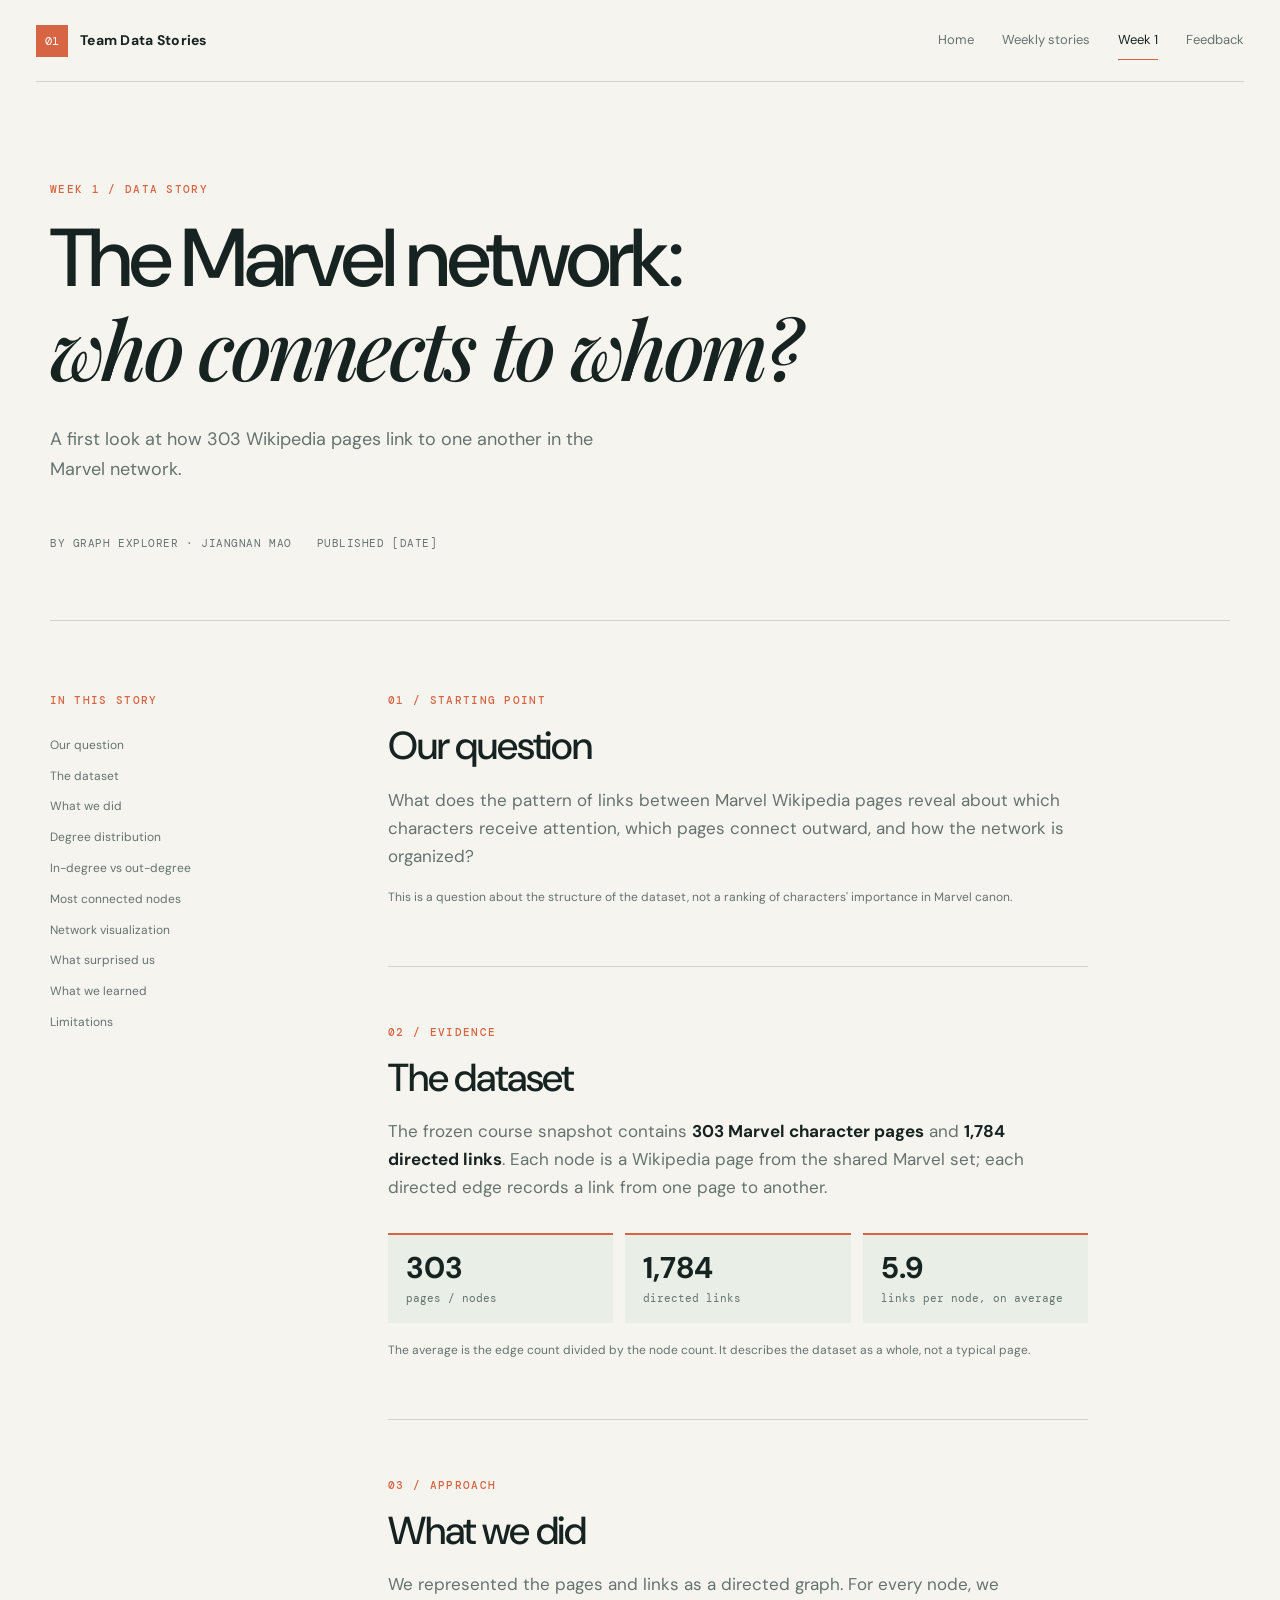
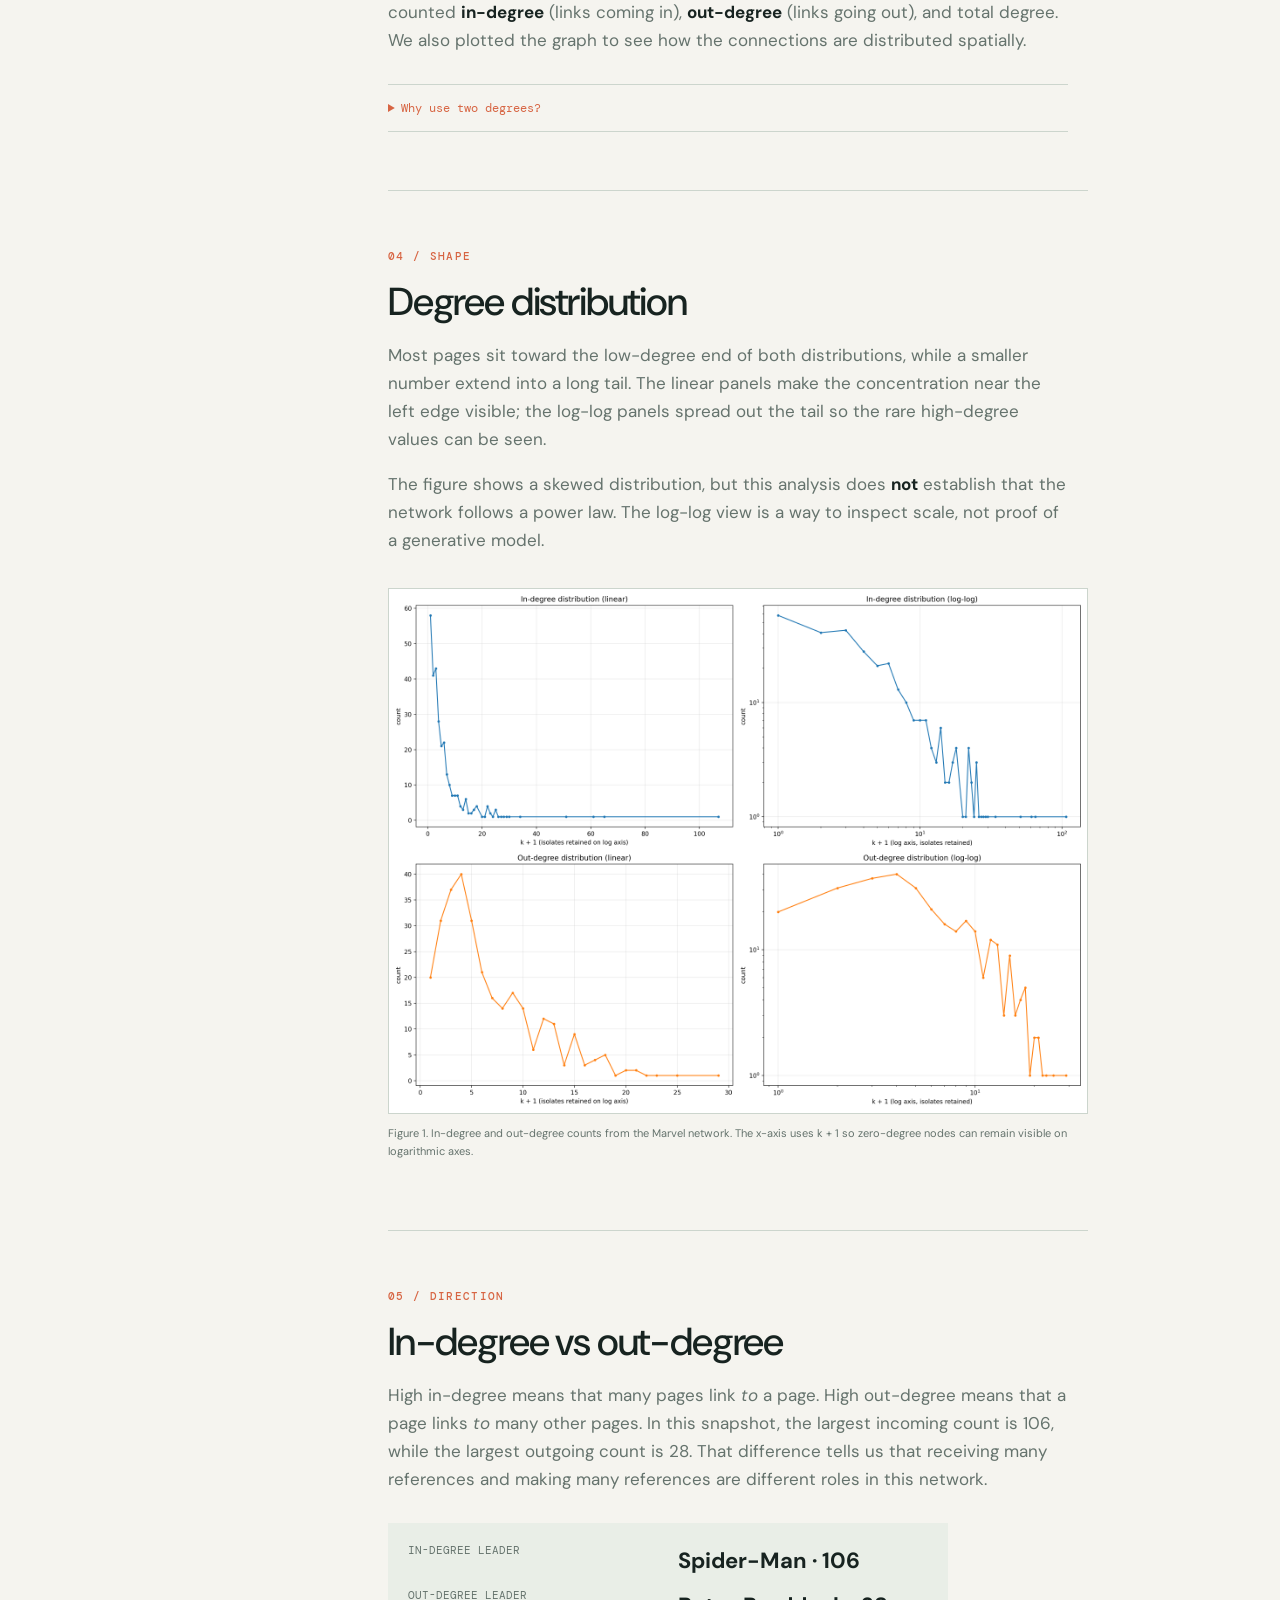
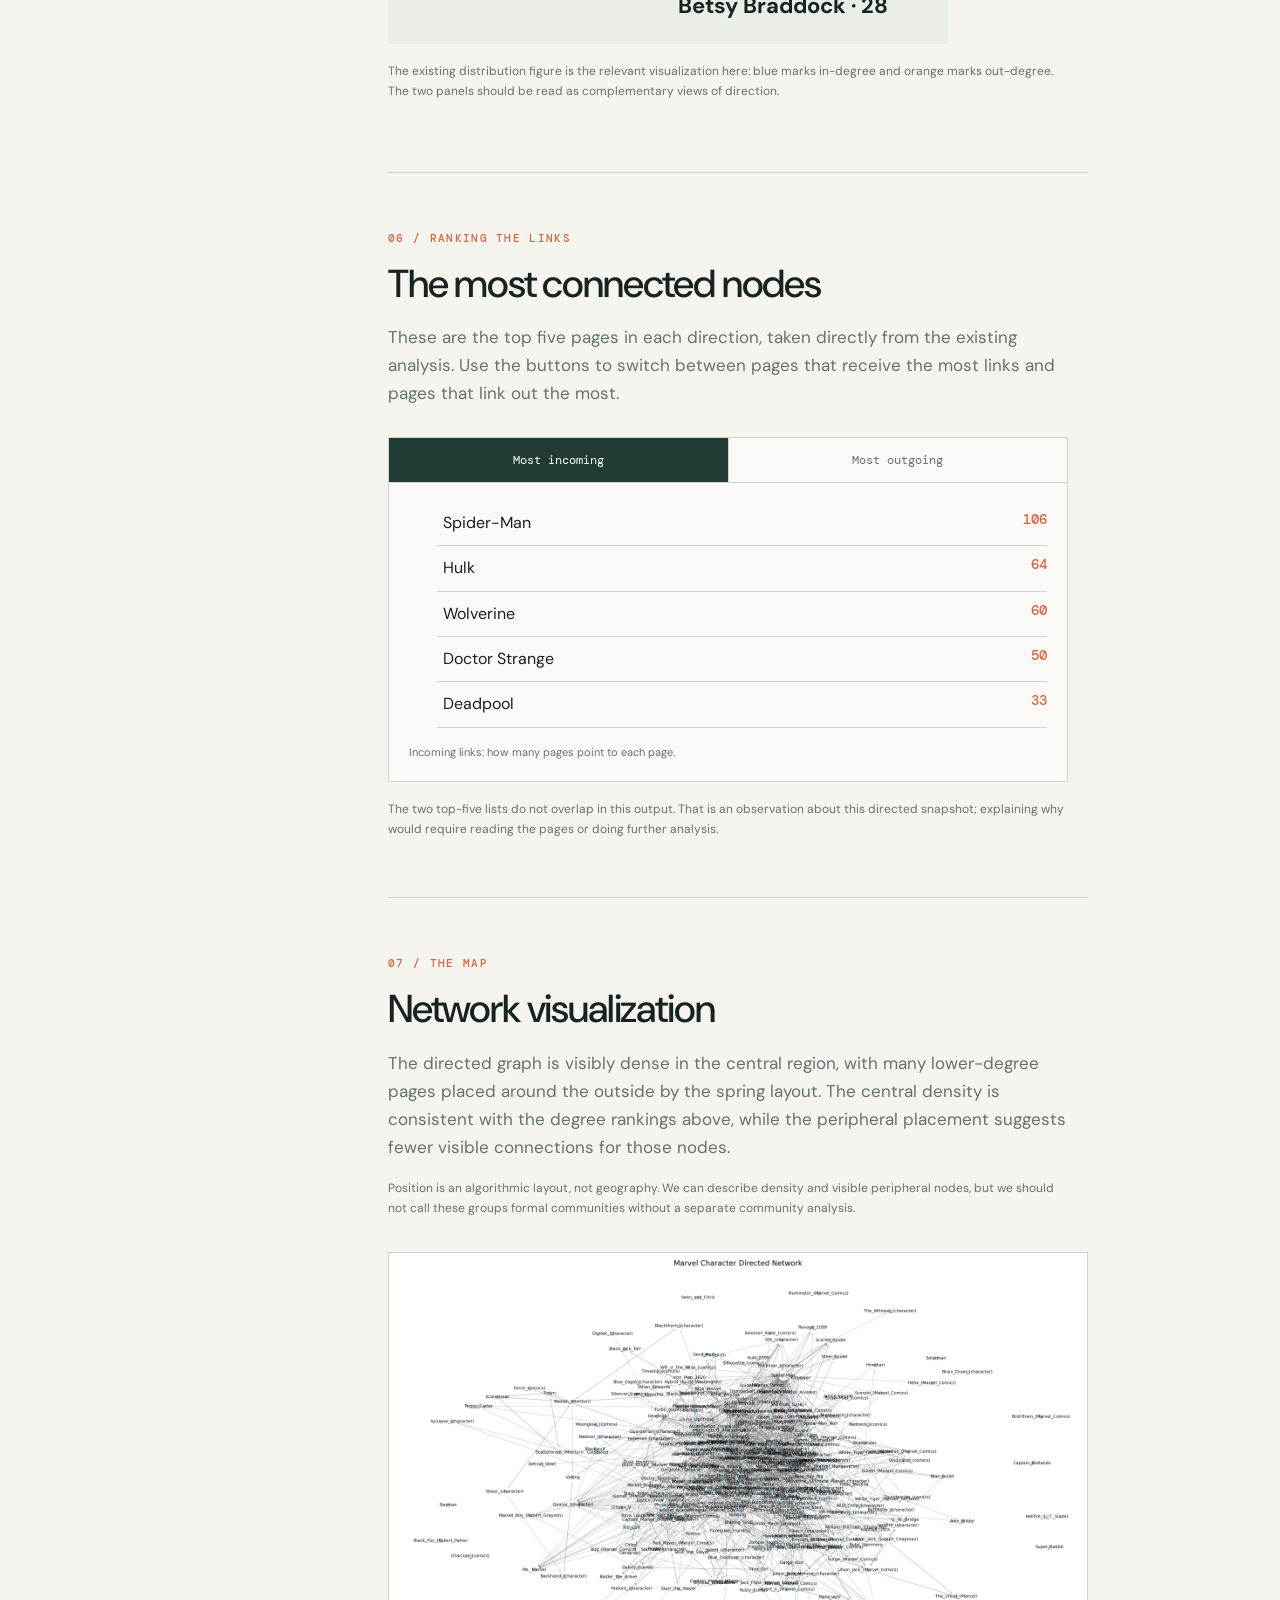
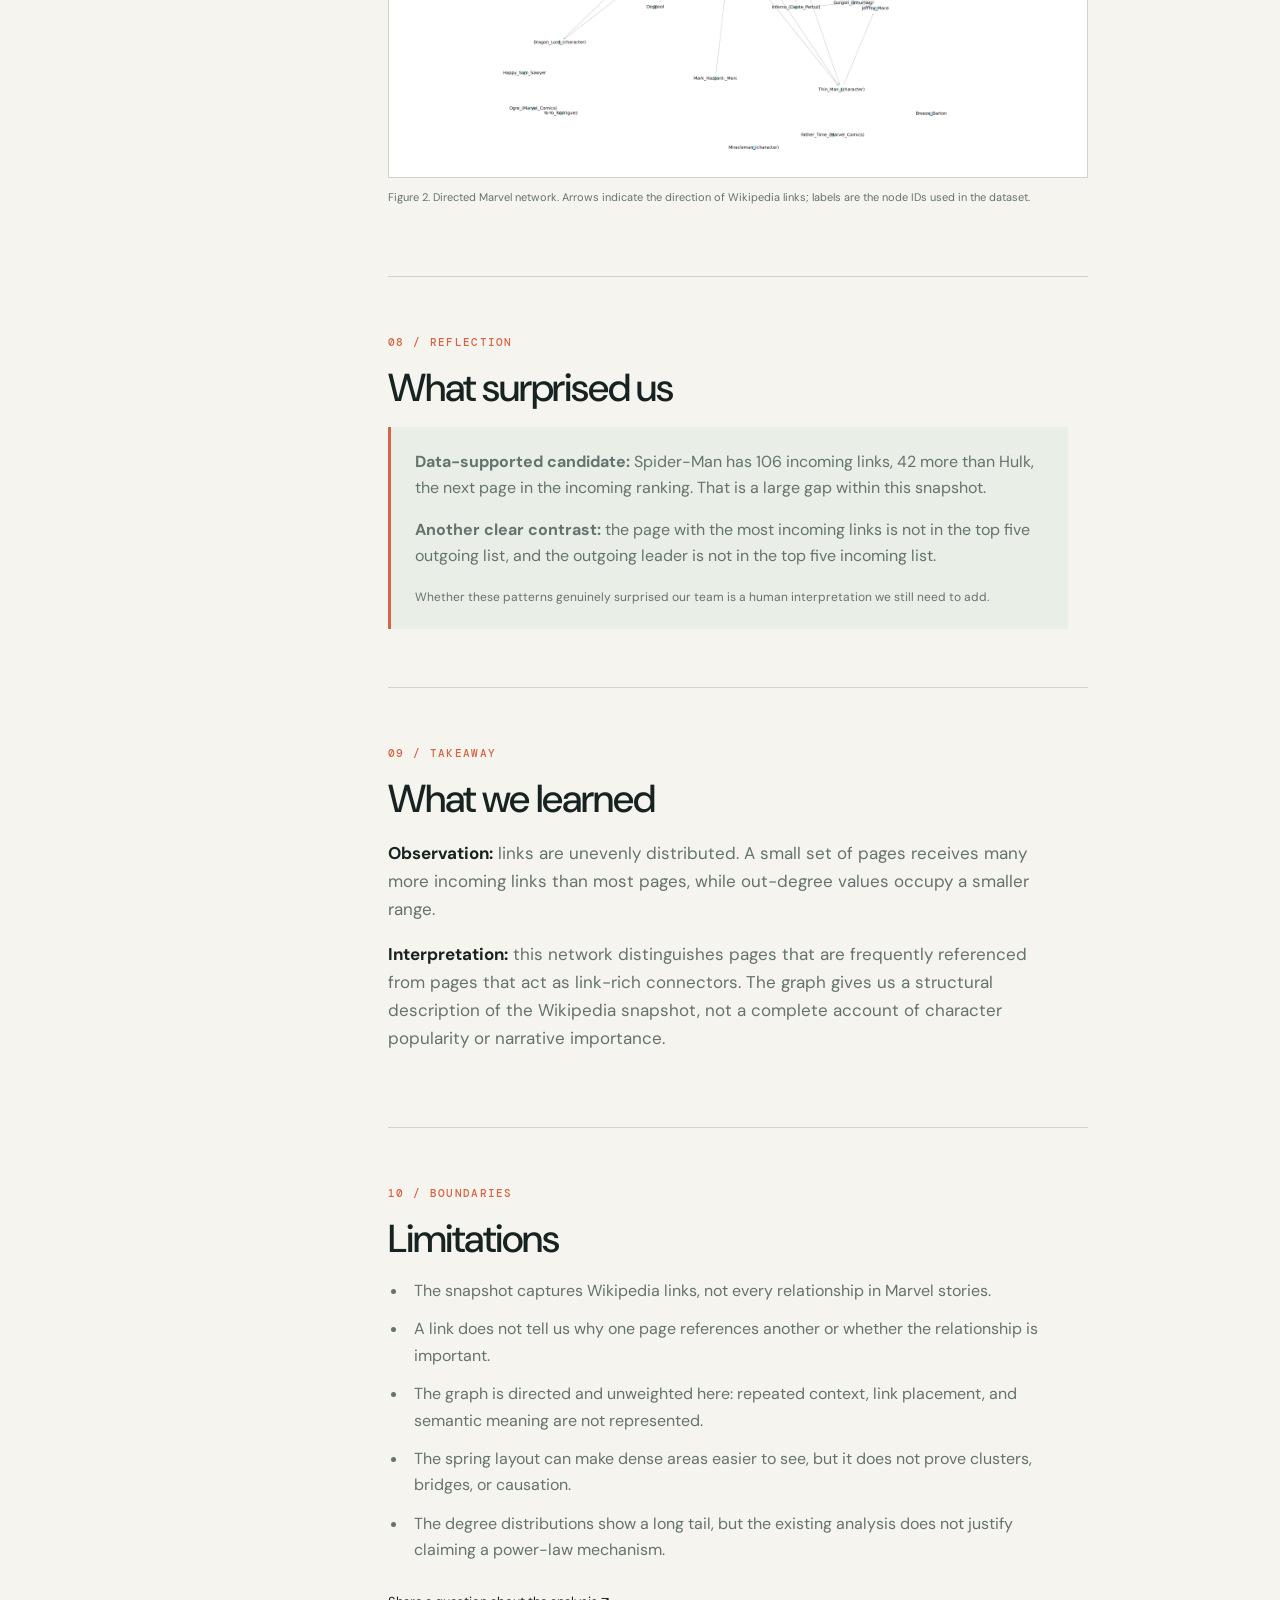
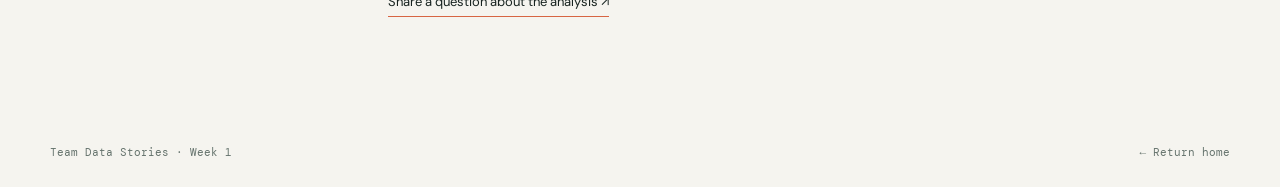
==== week1.html @ f57da3f7 "Publish Graph Explorer data stories website" ====
<!doctype html>
<html lang="en">
<head>
  <meta charset="utf-8">
  <meta name="viewport" content="width=device-width, initial-scale=1">
  <meta name="description" content="Week 1 data story: exploring the Wikipedia Marvel network.">
  <title>Week 1: The Marvel Network | Team Data Stories</title>
  <link rel="stylesheet" href="styles.css">
  <script src="script.js" defer></script>
</head>
<body class="article-page">
  <header class="site-header"><a class="brand" href="index.html" aria-label="Team Data Stories home"><span class="brand-mark">01</span><span>Team Data Stories</span></a><button class="menu-toggle" type="button" aria-expanded="false" aria-controls="site-nav">Menu</button><nav id="site-nav" class="site-nav" aria-label="Main navigation"><a href="index.html">Home</a><a href="index.html#stories">Weekly stories</a><a class="active" href="week1.html">Week 1</a><a href="index.html#feedback">Feedback</a></nav></header>
  <main><article>
    <header class="article-hero page-grid"><div><p class="eyebrow">Week 1 / Data story</p><h1>The Marvel network:<br><em>who connects to whom?</em></h1><p class="article-dek">A first look at how 303 Wikipedia pages link to one another in the Marvel network.</p></div><div class="article-meta"><span>By Graph Explorer · JIANGNAN MAO</span><span>Published [DATE]</span></div></header>
    <div class="article-layout page-grid">
      <aside class="article-toc" aria-label="Article sections"><p class="section-kicker">In this story</p><a href="#question">Our question</a><a href="#dataset">The dataset</a><a href="#method">What we did</a><a href="#distribution">Degree distribution</a><a href="#direction">In-degree vs out-degree</a><a href="#hubs">Most connected nodes</a><a href="#visualization">Network visualization</a><a href="#surprise">What surprised us</a><a href="#learned">What we learned</a><a href="#limitations">Limitations</a></aside>
      <div class="article-body">
        <section id="question" class="article-section first-section"><p class="section-kicker">01 / Starting point</p><h2>Our question</h2><p class="story-copy">What does the pattern of links between Marvel Wikipedia pages reveal about which characters receive attention, which pages connect outward, and how the network is organized?</p><p class="note">This is a question about the structure of the dataset, not a ranking of characters' importance in Marvel canon.</p></section>
        <section id="dataset" class="article-section"><p class="section-kicker">02 / Evidence</p><h2>The dataset</h2><p class="story-copy">The frozen course snapshot contains <strong>303 Marvel character pages</strong> and <strong>1,784 directed links</strong>. Each node is a Wikipedia page from the shared Marvel set; each directed edge records a link from one page to another.</p><div class="stat-row"><div><strong>303</strong><span>pages / nodes</span></div><div><strong>1,784</strong><span>directed links</span></div><div><strong>5.9</strong><span>links per node, on average</span></div></div><p class="note">The average is the edge count divided by the node count. It describes the dataset as a whole, not a typical page.</p></section>
        <section id="method" class="article-section"><p class="section-kicker">03 / Approach</p><h2>What we did</h2><p class="story-copy">We represented the pages and links as a directed graph. For every node, we counted <strong>in-degree</strong> (links coming in), <strong>out-degree</strong> (links going out), and total degree. We also plotted the graph to see how the connections are distributed spatially.</p><details class="method-details"><summary>Why use two degrees?</summary><p>In-degree measures how often other pages point to a page. Out-degree measures how many pages a page points to. They answer different questions, so one should not be treated as a substitute for the other.</p></details></section>
        <section id="distribution" class="article-section visual-section"><p class="section-kicker">04 / Shape</p><h2>Degree distribution</h2><p class="story-copy">Most pages sit toward the low-degree end of both distributions, while a smaller number extend into a long tail. The linear panels make the concentration near the left edge visible; the log-log panels spread out the tail so the rare high-degree values can be seen.</p><p class="story-copy">The figure shows a skewed distribution, but this analysis does <strong>not</strong> establish that the network follows a power law. The log-log view is a way to inspect scale, not proof of a generative model.</p><figure class="data-figure"><img src="marvel_degree_distributions.png" alt="Four panels showing in-degree and out-degree distributions on linear and log-log axes"><figcaption>Figure 1. In-degree and out-degree counts from the Marvel network. The x-axis uses k + 1 so zero-degree nodes can remain visible on logarithmic axes.</figcaption></figure></section>
        <section id="direction" class="article-section visual-section"><p class="section-kicker">05 / Direction</p><h2>In-degree vs out-degree</h2><p class="story-copy">High in-degree means that many pages link <em>to</em> a page. High out-degree means that a page links <em>to</em> many other pages. In this snapshot, the largest incoming count is 106, while the largest outgoing count is 28. That difference tells us that receiving many references and making many references are different roles in this network.</p><div class="compare-callout"><span>In-degree leader</span><strong>Spider-Man · 106</strong><span>Out-degree leader</span><strong>Betsy Braddock · 28</strong></div><p class="note">The existing distribution figure is the relevant visualization here: blue marks in-degree and orange marks out-degree. The two panels should be read as complementary views of direction.</p></section>
        <section id="hubs" class="article-section"><p class="section-kicker">06 / Ranking the links</p><h2>The most connected nodes</h2><p class="story-copy">These are the top five pages in each direction, taken directly from the existing analysis. Use the buttons to switch between pages that receive the most links and pages that link out the most.</p><div class="node-explorer" data-node-explorer><div class="explorer-tabs" role="tablist" aria-label="Degree ranking"><button class="explorer-tab is-active" type="button" role="tab" aria-selected="true" data-degree-view="in">Most incoming</button><button class="explorer-tab" type="button" role="tab" aria-selected="false" data-degree-view="out">Most outgoing</button></div><div class="ranking-panel" data-ranking-panel="in"><ol class="ranking-list"><li><span>Spider-Man</span><strong>106</strong></li><li><span>Hulk</span><strong>64</strong></li><li><span>Wolverine</span><strong>60</strong></li><li><span>Doctor Strange</span><strong>50</strong></li><li><span>Deadpool</span><strong>33</strong></li></ol><p class="ranking-caption">Incoming links: how many pages point to each page.</p></div><div class="ranking-panel is-hidden" data-ranking-panel="out"><ol class="ranking-list"><li><span>Betsy Braddock</span><strong>28</strong></li><li><span>Cloak and Dagger</span><strong>24</strong></li><li><span>Adam Warlock</span><strong>22</strong></li><li><span>Venom</span><strong>21</strong></li><li><span>She-Hulk</span><strong>20</strong></li></ol><p class="ranking-caption">Outgoing links: how many pages each page points to.</p></div></div><p class="note">The two top-five lists do not overlap in this output. That is an observation about this directed snapshot; explaining why would require reading the pages or doing further analysis.</p></section>
        <section id="visualization" class="article-section visual-section"><p class="section-kicker">07 / The map</p><h2>Network visualization</h2><p class="story-copy">The directed graph is visibly dense in the central region, with many lower-degree pages placed around the outside by the spring layout. The central density is consistent with the degree rankings above, while the peripheral placement suggests fewer visible connections for those nodes.</p><p class="note">Position is an algorithmic layout, not geography. We can describe density and visible peripheral nodes, but we should not call these groups formal communities without a separate community analysis.</p><figure class="data-figure"><img src="marvel_directed_network.png" alt="Directed network visualization of Marvel Wikipedia pages and links"><figcaption>Figure 2. Directed Marvel network. Arrows indicate the direction of Wikipedia links; labels are the node IDs used in the dataset.</figcaption></figure></section>
        <section id="surprise" class="article-section"><p class="section-kicker">08 / Reflection</p><h2>What surprised us</h2><div class="reflection-box"><p><strong>Data-supported candidate:</strong> Spider-Man has 106 incoming links, 42 more than Hulk, the next page in the incoming ranking. That is a large gap within this snapshot.</p><p><strong>Another clear contrast:</strong> the page with the most incoming links is not in the top five outgoing list, and the outgoing leader is not in the top five incoming list.</p><p class="note">Whether these patterns genuinely surprised our team is a human interpretation we still need to add.</p></div></section>
        <section id="learned" class="article-section"><p class="section-kicker">09 / Takeaway</p><h2>What we learned</h2><p class="story-copy"><strong>Observation:</strong> links are unevenly distributed. A small set of pages receives many more incoming links than most pages, while out-degree values occupy a smaller range.</p><p class="story-copy"><strong>Interpretation:</strong> this network distinguishes pages that are frequently referenced from pages that act as link-rich connectors. The graph gives us a structural description of the Wikipedia snapshot, not a complete account of character popularity or narrative importance.</p></section>
        <section id="limitations" class="article-section final-section"><p class="section-kicker">10 / Boundaries</p><h2>Limitations</h2><ul class="limitations-list"><li>The snapshot captures Wikipedia links, not every relationship in Marvel stories.</li><li>A link does not tell us why one page references another or whether the relationship is important.</li><li>The graph is directed and unweighted here: repeated context, link placement, and semantic meaning are not represented.</li><li>The spring layout can make dense areas easier to see, but it does not prove clusters, bridges, or causation.</li><li>The degree distributions show a long tail, but the existing analysis does not justify claiming a power-law mechanism.</li></ul><a class="text-link" href="index.html#feedback">Share a question about the analysis ↗</a></section>
      </div>
    </div>
  </article></main>
  <footer class="site-footer page-grid"><p>Team Data Stories · Week 1</p><p><a href="index.html">← Return home</a></p></footer>
</body>
</html>
---- styles.css ----
@import url('https://fonts.googleapis.com/css2?family=DM+Mono:wght@400;500&family=DM+Sans:wght@400;500;700&family=Playfair+Display:ital,wght@0,500;0,600;1,500;1,600&display=swap');

.story-copy { max-width:680px; color:var(--muted); font-size:17px; }.story-copy strong { color:var(--ink); }.note { max-width:680px; margin:18px 0 0; color:var(--muted); font-size:12px; }.stat-row { display:grid; grid-template-columns:repeat(3, 1fr); gap:12px; margin:32px 0 0; }.stat-row div { padding:18px; background:var(--cream); border-top:2px solid var(--accent); }.stat-row strong { display:block; font-size:30px; line-height:1; }.stat-row span { display:block; margin-top:8px; color:var(--muted); font:11px var(--mono); }.method-details { max-width:680px; margin-top:30px; border-top:1px solid var(--line); border-bottom:1px solid var(--line); }.method-details summary { cursor:pointer; padding:15px 0; color:var(--accent); font:12px var(--mono); }.method-details p { margin:0 0 18px; color:var(--muted); font-size:14px; }.compare-callout { display:grid; grid-template-columns:1fr 1fr; gap:8px 20px; max-width:560px; margin:30px 0 0; padding:20px; background:var(--cream); }.compare-callout span { color:var(--muted); font:11px var(--mono); text-transform:uppercase; }.compare-callout strong { font-size:22px; }.node-explorer { max-width:680px; margin-top:30px; border:1px solid var(--line); background:#fbfaf6; }.explorer-tabs { display:flex; gap:0; border-bottom:1px solid var(--line); }.explorer-tab { flex:1; border:0; border-right:1px solid var(--line); padding:14px 12px; background:transparent; color:var(--muted); cursor:pointer; font:12px var(--mono); }.explorer-tab:last-child { border-right:0; }.explorer-tab.is-active { background:var(--deep); color:#fff; }.ranking-panel { padding:18px 20px 20px; }.ranking-panel.is-hidden { display:none; }.ranking-list { margin:0; padding-left:28px; }.ranking-list li { display:flex; justify-content:space-between; gap:20px; padding:9px 0 9px 6px; border-bottom:1px solid var(--line); }.ranking-list li::marker { color:var(--accent); font:12px var(--mono); }.ranking-list strong { color:var(--accent); font:500 14px var(--mono); }.ranking-caption { margin:15px 0 0; color:var(--muted); font-size:11px; }.reflection-box { max-width:680px; padding:22px 24px; border-left:3px solid var(--accent); background:var(--cream); }.reflection-box p { margin-bottom:15px; color:var(--muted); }.reflection-box p:last-child { margin-bottom:0; }.limitations-list { max-width:680px; margin:0; padding-left:20px; color:var(--muted); }.limitations-list li { margin-bottom:12px; padding-left:6px; }

:root { --ink:#172320; --muted:#65736d; --paper:#f5f4ef; --cream:#e9eee7; --accent:#d76543; --line:#ccd5cd; --deep:#213c34; --serif:'Playfair Display', Georgia, serif; --sans:'DM Sans', Arial, sans-serif; --mono:'DM Mono', monospace; }
* { box-sizing:border-box; }
html { scroll-behavior:smooth; }
body { margin:0; background:var(--paper); color:var(--ink); font-family:var(--sans); line-height:1.65; }
a { color:inherit; text-decoration:none; }
.page-grid { width:min(1180px, calc(100% - 72px)); margin:0 auto; }
.site-header { display:flex; align-items:center; justify-content:space-between; width:min(1280px, calc(100% - 72px)); margin:0 auto; min-height:82px; border-bottom:1px solid var(--line); }
.brand { display:flex; align-items:center; gap:12px; font-size:14px; font-weight:700; letter-spacing:.02em; }
.brand-mark { display:grid; place-items:center; width:32px; height:32px; background:var(--accent); color:#fff; font:12px var(--mono); }
.site-nav { display:flex; gap:28px; font-size:13px; color:var(--muted); }
.site-nav a { padding:8px 0; border-bottom:1px solid transparent; }
.site-nav a:hover,.site-nav a.active { color:var(--ink); border-color:var(--accent); }
.menu-toggle { display:none; border:1px solid var(--line); background:transparent; padding:8px 12px; font:12px var(--mono); }
.hero { display:grid; grid-template-columns:1.1fr .9fr; gap:7%; align-items:center; padding:110px 0 126px; }
.eyebrow,.section-kicker,.tag { margin:0 0 18px; color:var(--accent); font:500 11px var(--mono); letter-spacing:.12em; text-transform:uppercase; }
h1,h2,h3,p { margin-top:0; }
h1,h2,h3 { line-height:1.08; font-weight:500; }
h1 { margin-bottom:28px; font-size:clamp(48px, 7vw, 88px); letter-spacing:-.045em; }
h1 em,h2 em { font-family:var(--serif); font-weight:500; }
.hero-lede { max-width:560px; margin-bottom:34px; font-size:18px; color:var(--muted); }
.hero-actions { display:flex; align-items:center; gap:25px; }
.button { display:inline-flex; align-items:center; gap:18px; padding:13px 18px; font-size:13px; font-weight:700; transition:transform .2s ease, background .2s ease; }
.button:hover { transform:translateY(-2px); }
.button-dark { background:var(--ink); color:#fff; }.button-light { background:#fff; color:var(--ink); }
.text-link { border-bottom:1px solid var(--accent); padding-bottom:4px; font-size:13px; }
.hero-graphic { position:relative; aspect-ratio:1/1; max-width:450px; margin-left:auto; background:var(--cream); overflow:hidden; }
.hero-graphic:before { content:''; position:absolute; inset:13%; border:1px solid #b9cabe; border-radius:50%; }
.orbit { position:absolute; border:1px solid #b9cabe; border-radius:50%; }.orbit-one { inset:27% 7%; transform:rotate(36deg); }.orbit-two { inset:8% 28%; transform:rotate(-43deg); }
.node { position:absolute; width:14px; height:14px; border-radius:50%; background:var(--accent); z-index:2; }.node-a{top:23%;left:23%}.node-b{top:42%;left:51%}.node-c{top:68%;left:25%}.node-d{top:25%;right:19%}.node-e{bottom:16%;right:27%}.node-f{top:62%;right:11%;width:8px;height:8px;background:var(--deep)}
.line { position:absolute; height:1px; background:#8aa599; transform-origin:left; z-index:1; }.line-one{width:180px;top:27%;left:25%;transform:rotate(27deg)}.line-two{width:150px;top:45%;left:52%;transform:rotate(53deg)}.line-three{width:155px;top:69%;left:27%;transform:rotate(-18deg)}.line-four{width:195px;top:28%;left:26%;transform:rotate(-3deg)}
.graphic-label { position:absolute; font:11px var(--mono); color:var(--muted); }.label-top{top:10%;right:10%}.label-bottom{bottom:9%;left:11%}
.intro-strip { display:grid; grid-template-columns:1fr 2.1fr; gap:7%; padding:35px 0 42px; border-top:1px solid var(--line); border-bottom:1px solid var(--line); }.intro-text { max-width:760px; margin-bottom:12px; font-size:24px; line-height:1.35; }.muted { color:var(--muted); font-size:13px; }
.stories-section { padding:120px 0 135px; }.section-heading { display:grid; grid-template-columns:1fr 2.1fr; gap:7%; align-items:end; margin-bottom:40px; }.section-heading .section-kicker { align-self:start; }.section-heading h2 { margin:0; font-size:clamp(38px,5vw,62px); letter-spacing:-.04em; }.section-heading .muted { grid-column:2; margin:0; }
.story-list { border-top:1px solid var(--line); }.story-card { display:grid; grid-template-columns:90px 1fr auto; gap:30px; align-items:start; padding:32px 0; border-bottom:1px solid var(--line); transition:padding .2s ease, background .2s ease; }.story-card-featured:hover { padding-left:14px; padding-right:14px; background:var(--cream); }.story-number { font:500 14px var(--mono); color:var(--accent); }.story-content { max-width:650px; }.story-content h3 { margin-bottom:12px; font-size:28px; }.story-content p:not(.tag) { color:var(--muted); max-width:570px; }.card-link { display:inline-block; margin-top:14px; color:var(--accent); font:12px var(--mono); }.card-arrow { font-size:27px; }.status-pill { align-self:center; border:1px solid var(--line); padding:5px 10px; color:var(--muted); font:11px var(--mono); }.story-card-next { opacity:.75; }
.feedback-band { display:grid; grid-template-columns:1fr 2.1fr; gap:7%; padding:78px 0 88px; background:var(--deep); color:#eef3ed; }.feedback-band:before { content:''; position:absolute; left:0; right:0; height:250px; background:var(--deep); z-index:-1; }.feedback-copy h2 { margin-bottom:16px; font-size:42px; }.feedback-copy p { color:#b6c7bc; margin-bottom:28px; }
.site-footer { display:flex; justify-content:space-between; padding:28px 0; color:var(--muted); font:11px var(--mono); }.site-footer p { margin:0; }
.article-hero { padding:100px 0 70px; border-bottom:1px solid var(--line); }.article-hero h1 { max-width:900px; font-size:clamp(48px,7vw,82px); }.article-dek { max-width:600px; color:var(--muted); font-size:18px; }.article-meta { display:flex; gap:25px; margin-top:52px; color:var(--muted); font:11px var(--mono); text-transform:uppercase; letter-spacing:.05em; }.article-layout { display:grid; grid-template-columns:220px minmax(0,700px); gap:10%; padding-top:72px; padding-bottom:100px; }.article-toc { position:sticky; top:24px; align-self:start; display:flex; flex-direction:column; gap:11px; font-size:12px; }.article-toc a { color:var(--muted); }.article-toc a:hover { color:var(--accent); }.article-body { min-width:0; }.article-section { padding:58px 0; border-top:1px solid var(--line); scroll-margin-top:20px; }.article-section.first-section { padding-top:0; border-top:0; }.article-section h2 { margin-bottom:18px; font-size:39px; letter-spacing:-.03em; }.placeholder-copy { color:var(--muted); font-size:17px; }.visual-section { padding-bottom:70px; }.data-figure { margin:34px 0 0; }.data-figure img { display:block; width:100%; height:auto; background:var(--cream); border:1px solid var(--line); }.data-figure figcaption { margin-top:10px; color:var(--muted); font-size:11px; }.placeholder-list { border-left:3px solid var(--accent); padding-left:20px; color:var(--muted); }.placeholder-list p { margin-bottom:12px; }.final-section { padding-bottom:0; }.final-section .text-link { display:inline-block; margin-top:15px; }
+@media (max-width:760px) { .page-grid,.site-header{width:min(100% - 36px,1180px)} .site-header{min-height:70px}.menu-toggle{display:block}.site-nav{display:none;position:absolute;top:70px;left:18px;right:18px;z-index:5;flex-direction:column;gap:0;padding:10px 18px;background:var(--paper);border:1px solid var(--line)}.site-nav.is-open{display:flex}.site-nav a{padding:10px 0}.hero{grid-template-columns:1fr;gap:48px;padding:70px 0 78px}.hero h1{font-size:56px}.hero-lede{font-size:16px}.hero-graphic{width:82%;margin:0 auto}.intro-strip,.section-heading,.feedback-band{grid-template-columns:1fr;gap:18px}.intro-text{font-size:21px}.section-heading{margin-bottom:28px}.section-heading .muted{grid-column:auto}.stories-section{padding:80px 0}.story-card{grid-template-columns:38px 1fr;gap:14px}.card-arrow,.status-pill{display:none}.story-content h3{font-size:24px}.feedback-band{padding:60px 18px;margin:0;width:100%;}.feedback-band:before{height:290px}.article-hero{padding:70px 0 48px}.article-hero h1{font-size:52px}.article-layout{grid-template-columns:1fr;gap:36px;padding-top:48px}.article-toc{position:static;display:grid;grid-template-columns:repeat(2,1fr);gap:10px 18px;padding-bottom:25px;border-bottom:1px solid var(--line)}.article-toc .section-kicker{grid-column:1/-1;margin-bottom:2px}.article-section h2{font-size:34px}.site-footer{display:block;padding:24px 0}.site-footer p+p{margin-top:8px} }
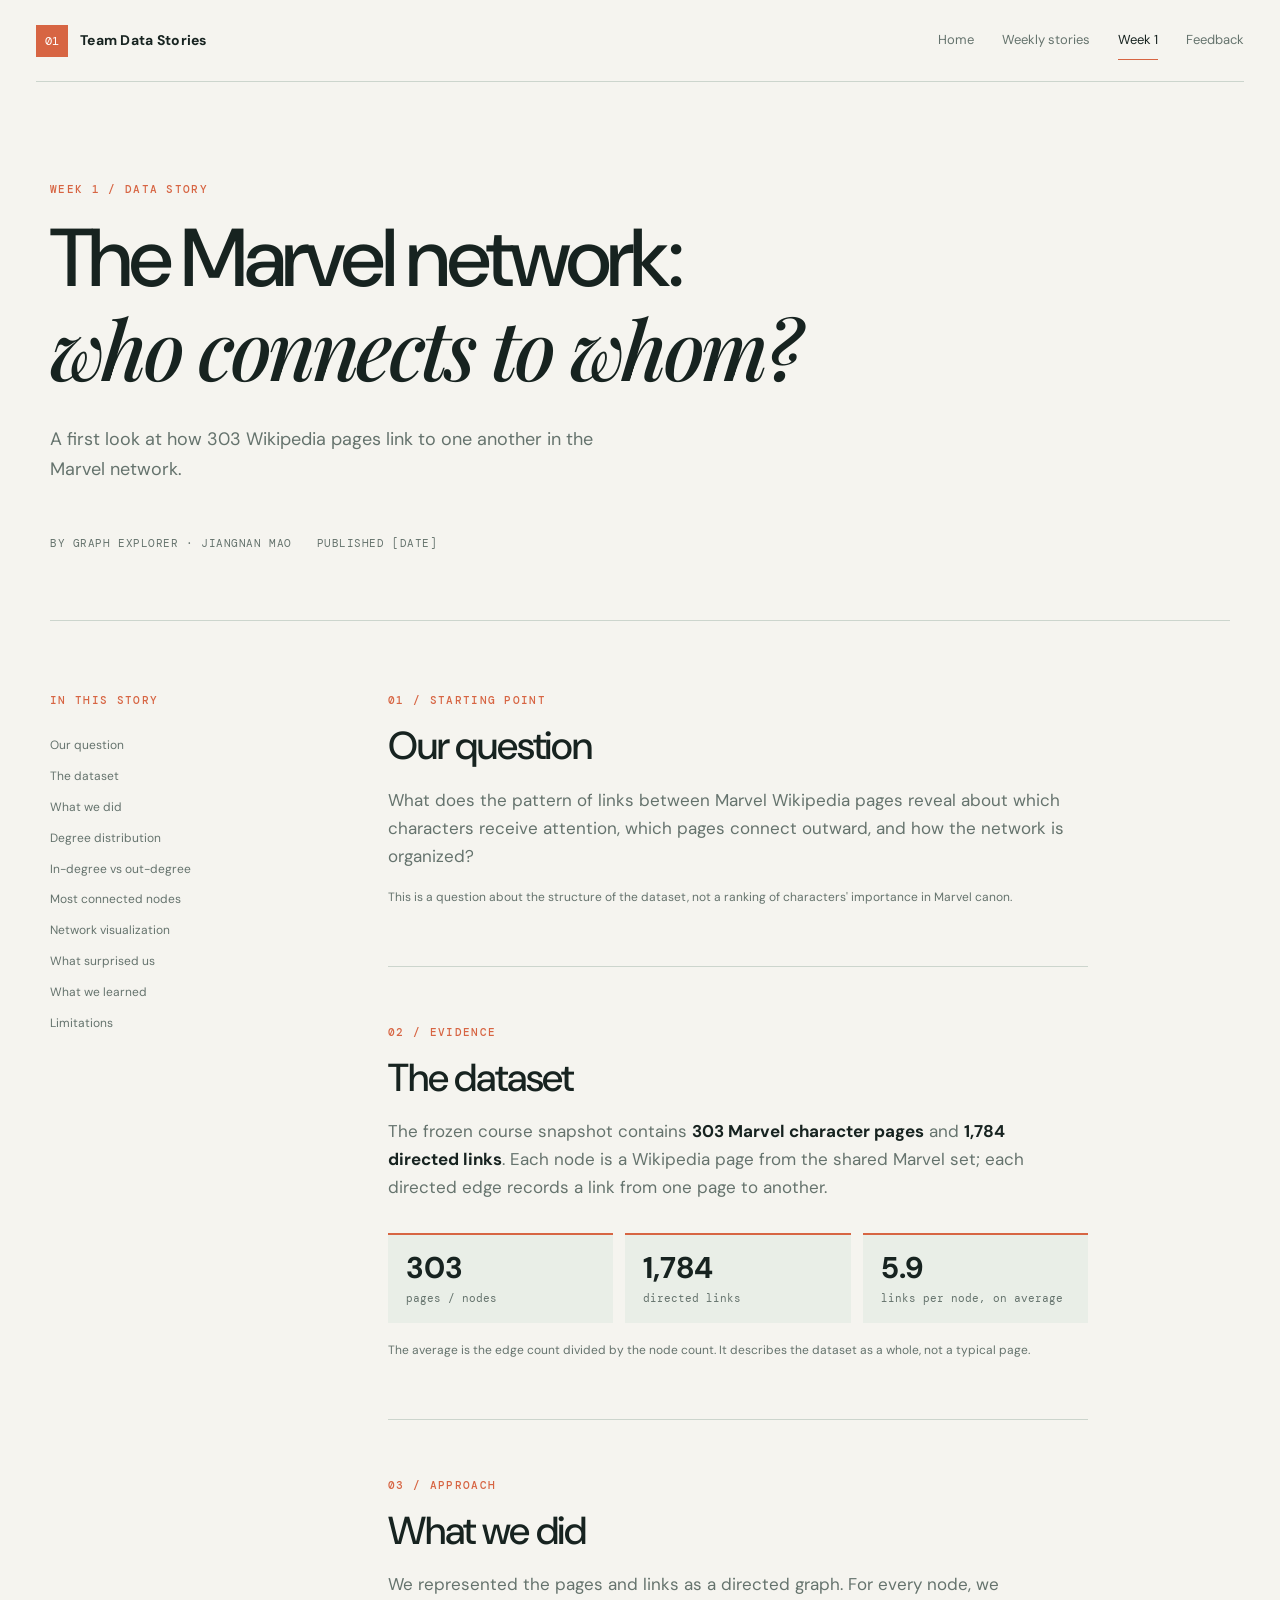
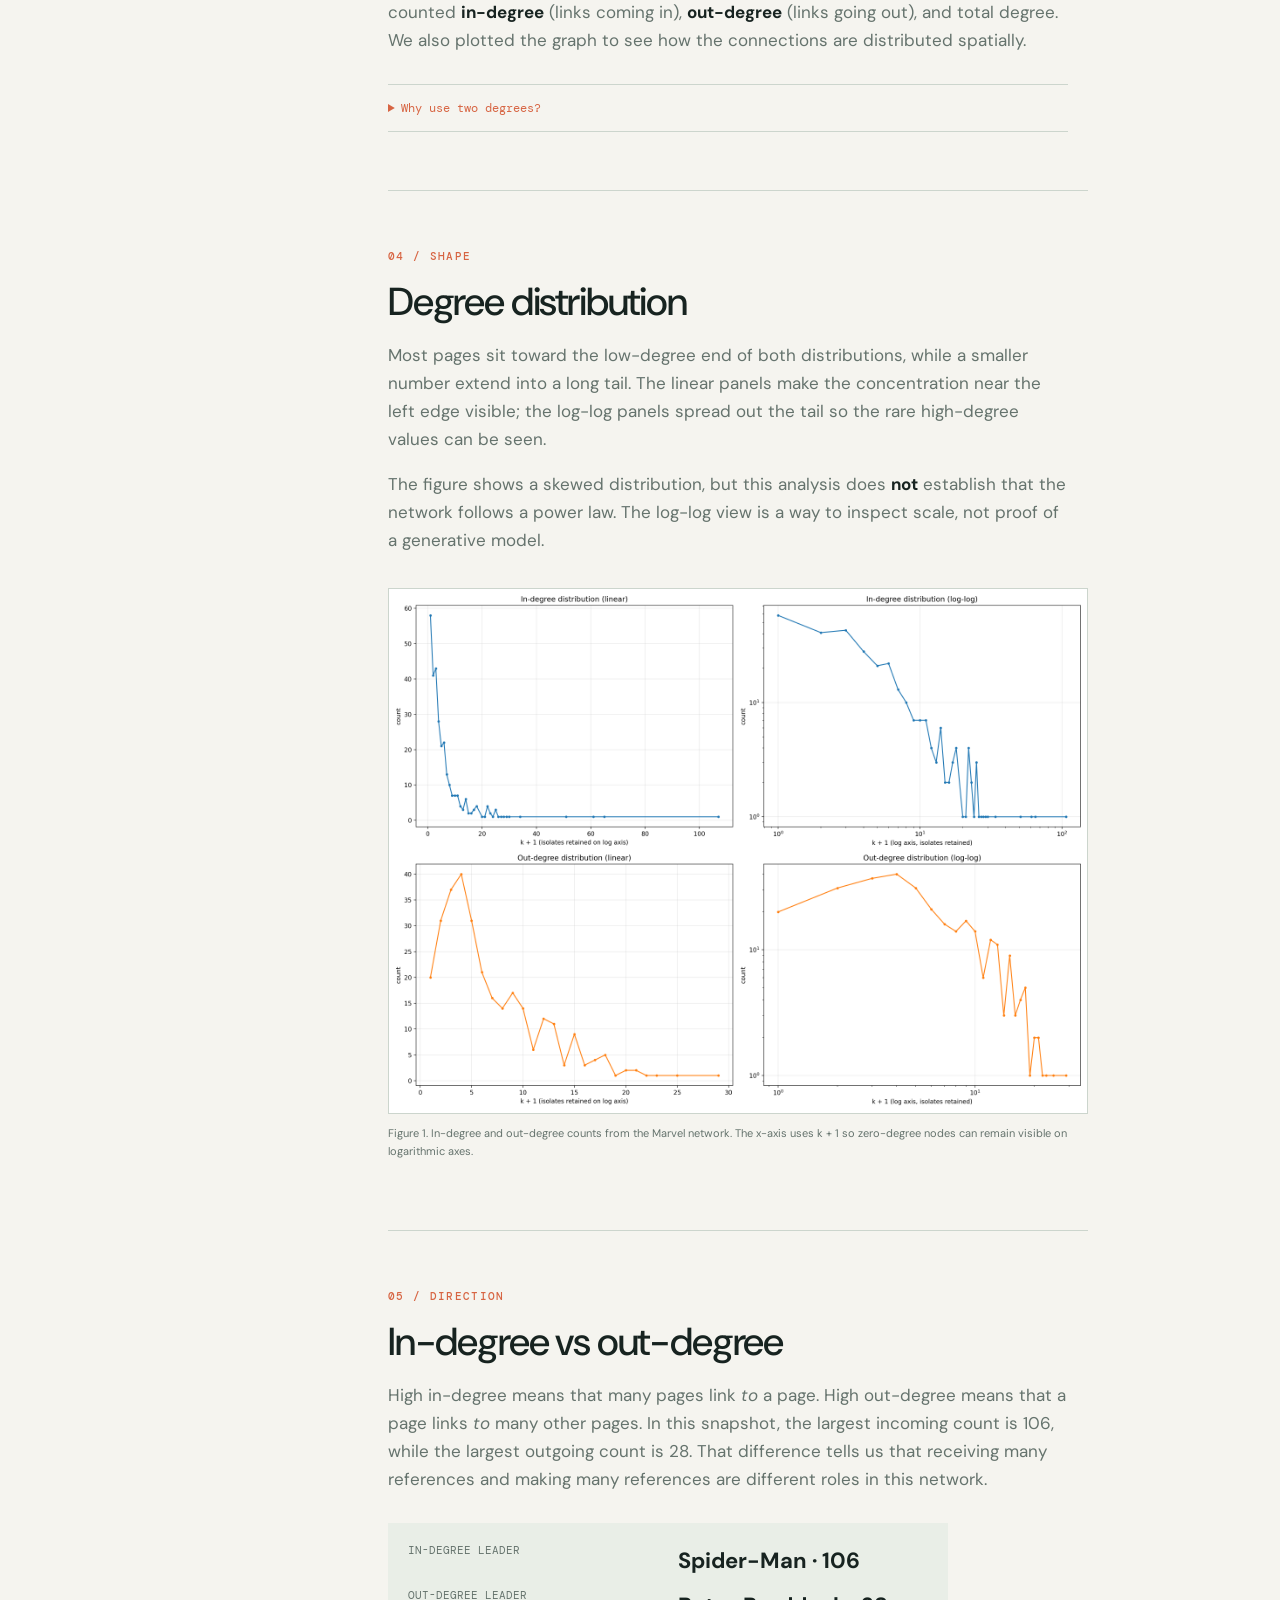
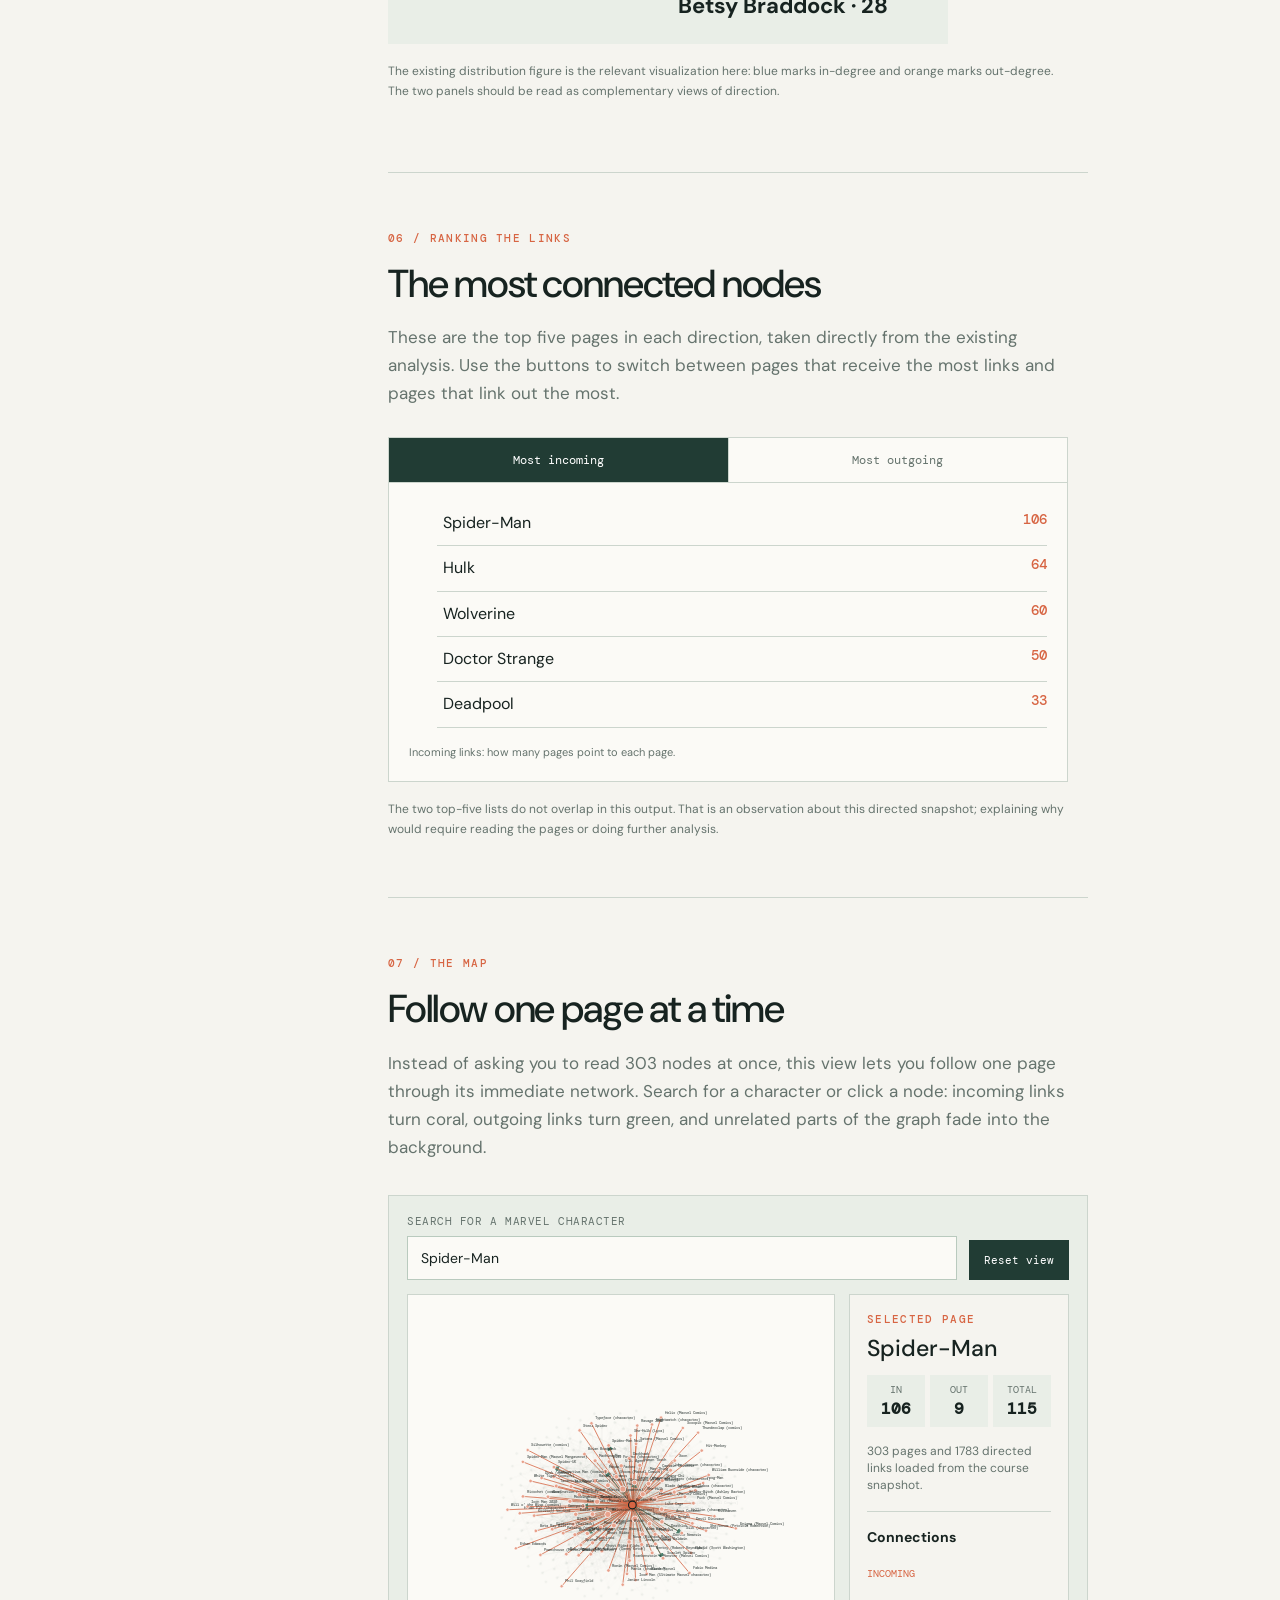
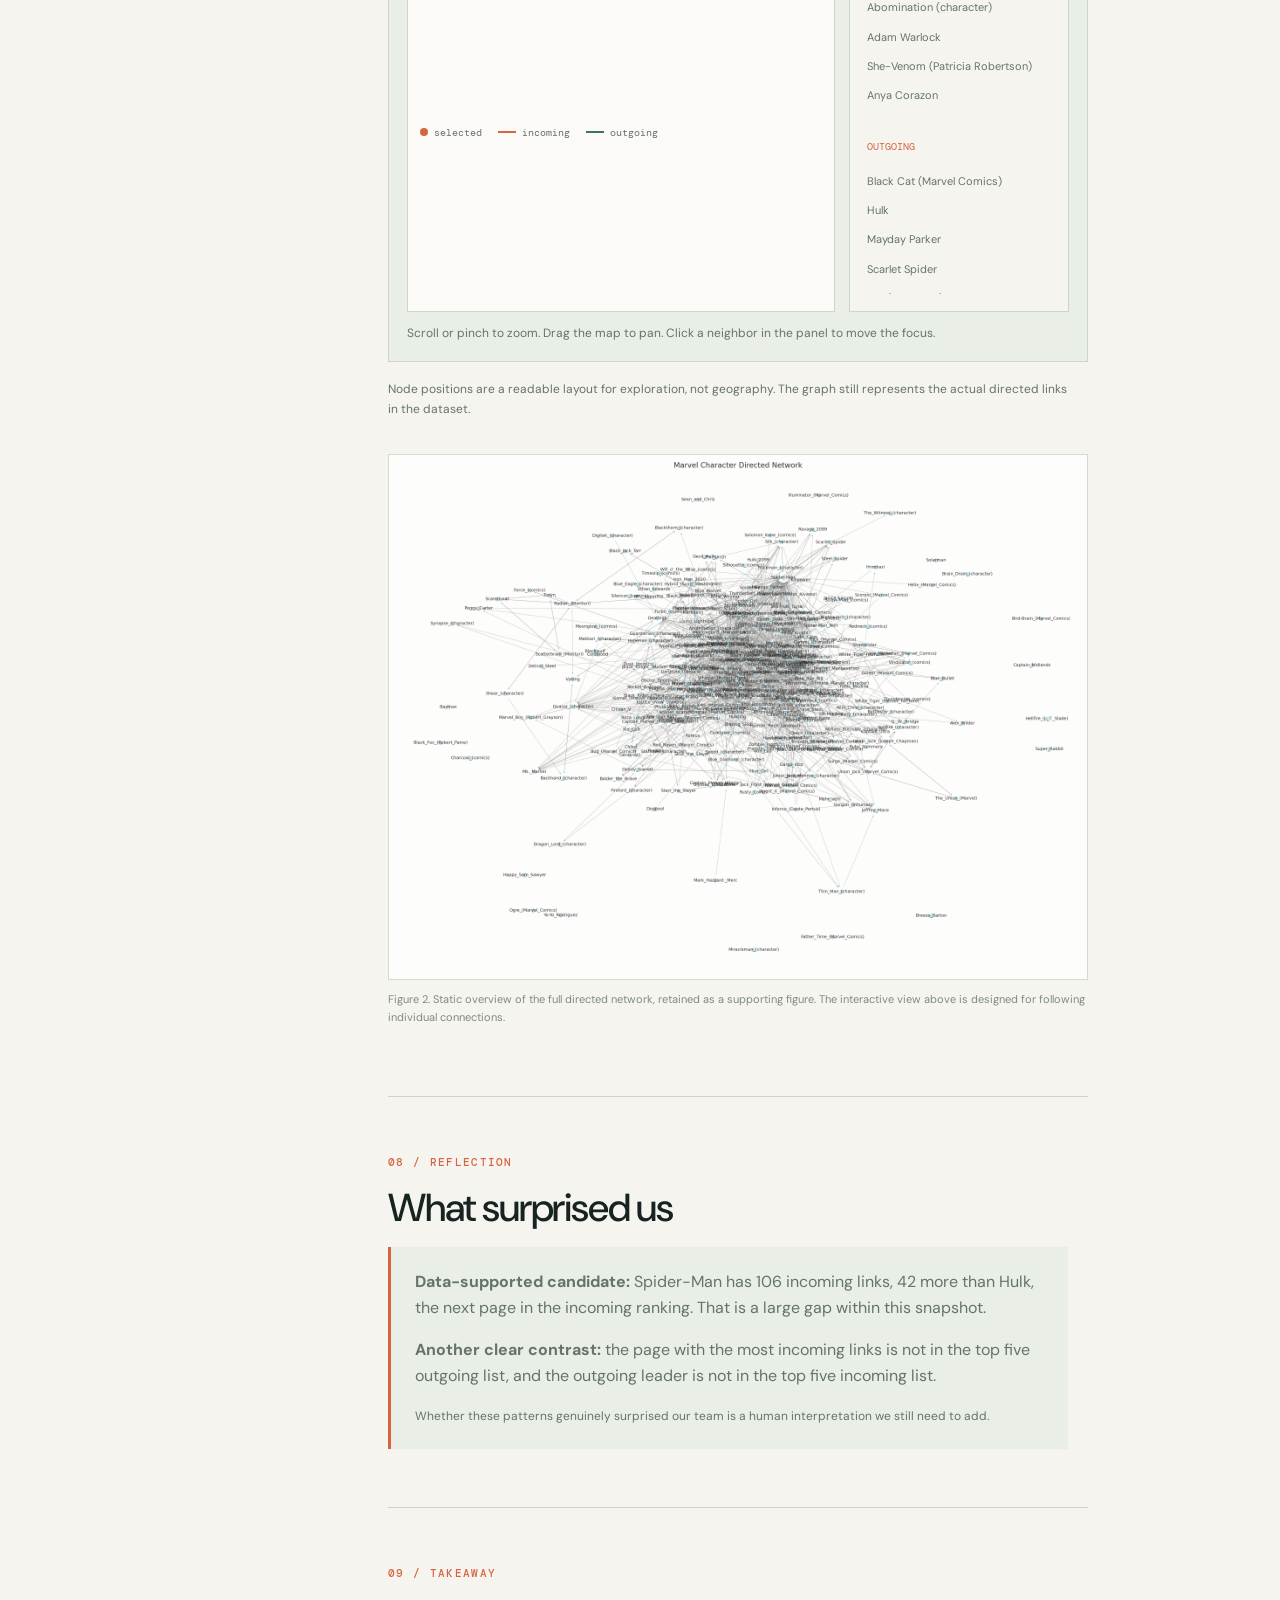
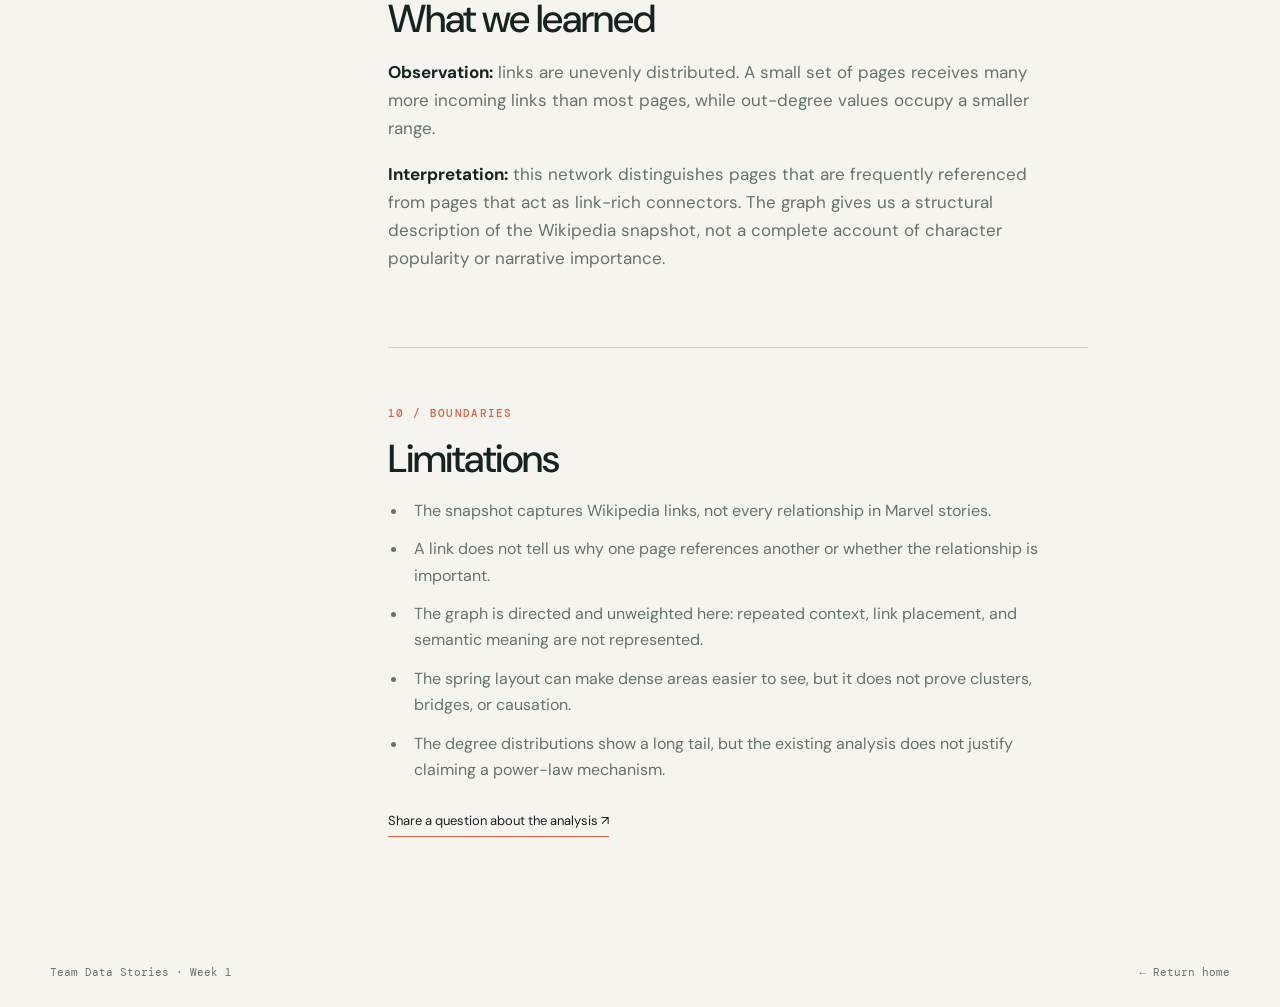
==== commit 2b9b1550: "Add interactive Marvel network explorer" ====
--- a/week1.html
+++ b/week1.html
@@ -21,7 +21,7 @@
         <section id="distribution" class="article-section visual-section"><p class="section-kicker">04 / Shape</p><h2>Degree distribution</h2><p class="story-copy">Most pages sit toward the low-degree end of both distributions, while a smaller number extend into a long tail. The linear panels make the concentration near the left edge visible; the log-log panels spread out the tail so the rare high-degree values can be seen.</p><p class="story-copy">The figure shows a skewed distribution, but this analysis does <strong>not</strong> establish that the network follows a power law. The log-log view is a way to inspect scale, not proof of a generative model.</p><figure class="data-figure"><img src="marvel_degree_distributions.png" alt="Four panels showing in-degree and out-degree distributions on linear and log-log axes"><figcaption>Figure 1. In-degree and out-degree counts from the Marvel network. The x-axis uses k + 1 so zero-degree nodes can remain visible on logarithmic axes.</figcaption></figure></section>
         <section id="direction" class="article-section visual-section"><p class="section-kicker">05 / Direction</p><h2>In-degree vs out-degree</h2><p class="story-copy">High in-degree means that many pages link <em>to</em> a page. High out-degree means that a page links <em>to</em> many other pages. In this snapshot, the largest incoming count is 106, while the largest outgoing count is 28. That difference tells us that receiving many references and making many references are different roles in this network.</p><div class="compare-callout"><span>In-degree leader</span><strong>Spider-Man · 106</strong><span>Out-degree leader</span><strong>Betsy Braddock · 28</strong></div><p class="note">The existing distribution figure is the relevant visualization here: blue marks in-degree and orange marks out-degree. The two panels should be read as complementary views of direction.</p></section>
         <section id="hubs" class="article-section"><p class="section-kicker">06 / Ranking the links</p><h2>The most connected nodes</h2><p class="story-copy">These are the top five pages in each direction, taken directly from the existing analysis. Use the buttons to switch between pages that receive the most links and pages that link out the most.</p><div class="node-explorer" data-node-explorer><div class="explorer-tabs" role="tablist" aria-label="Degree ranking"><button class="explorer-tab is-active" type="button" role="tab" aria-selected="true" data-degree-view="in">Most incoming</button><button class="explorer-tab" type="button" role="tab" aria-selected="false" data-degree-view="out">Most outgoing</button></div><div class="ranking-panel" data-ranking-panel="in"><ol class="ranking-list"><li><span>Spider-Man</span><strong>106</strong></li><li><span>Hulk</span><strong>64</strong></li><li><span>Wolverine</span><strong>60</strong></li><li><span>Doctor Strange</span><strong>50</strong></li><li><span>Deadpool</span><strong>33</strong></li></ol><p class="ranking-caption">Incoming links: how many pages point to each page.</p></div><div class="ranking-panel is-hidden" data-ranking-panel="out"><ol class="ranking-list"><li><span>Betsy Braddock</span><strong>28</strong></li><li><span>Cloak and Dagger</span><strong>24</strong></li><li><span>Adam Warlock</span><strong>22</strong></li><li><span>Venom</span><strong>21</strong></li><li><span>She-Hulk</span><strong>20</strong></li></ol><p class="ranking-caption">Outgoing links: how many pages each page points to.</p></div></div><p class="note">The two top-five lists do not overlap in this output. That is an observation about this directed snapshot; explaining why would require reading the pages or doing further analysis.</p></section>
-        <section id="visualization" class="article-section visual-section"><p class="section-kicker">07 / The map</p><h2>Network visualization</h2><p class="story-copy">The directed graph is visibly dense in the central region, with many lower-degree pages placed around the outside by the spring layout. The central density is consistent with the degree rankings above, while the peripheral placement suggests fewer visible connections for those nodes.</p><p class="note">Position is an algorithmic layout, not geography. We can describe density and visible peripheral nodes, but we should not call these groups formal communities without a separate community analysis.</p><figure class="data-figure"><img src="marvel_directed_network.png" alt="Directed network visualization of Marvel Wikipedia pages and links"><figcaption>Figure 2. Directed Marvel network. Arrows indicate the direction of Wikipedia links; labels are the node IDs used in the dataset.</figcaption></figure></section>
+        <section id="visualization" class="article-section visual-section"><p class="section-kicker">07 / The map</p><h2>Follow one page at a time</h2><p class="story-copy">Instead of asking you to read 303 nodes at once, this view lets you follow one page through its immediate network. Search for a character or click a node: incoming links turn coral, outgoing links turn green, and unrelated parts of the graph fade into the background.</p><div class="network-explorer" data-network-explorer><div class="network-toolbar"><label class="network-search">Search for a Marvel character<input type="search" list="marvel-character-options" placeholder="Try Spider-Man..." data-network-search autocomplete="off"><datalist id="marvel-character-options"></datalist></label><button class="network-button" type="button" data-network-reset>Reset view</button></div><div class="network-layout"><div class="network-stage"><svg class="network-svg" data-network-svg viewBox="0 0 900 560" role="img" aria-labelledby="network-title network-description"><title id="network-title">Interactive directed Marvel Wikipedia network</title><desc id="network-description">Select a node to highlight its incoming and outgoing connections.</desc><defs><marker id="arrow-in" markerWidth="7" markerHeight="7" refX="6" refY="3.5" orient="auto"><path d="M0,0 L7,3.5 L0,7 Z" fill="#d76543"></path></marker><marker id="arrow-out" markerWidth="7" markerHeight="7" refX="6" refY="3.5" orient="auto"><path d="M0,0 L7,3.5 L0,7 Z" fill="#3c7663"></path></marker><marker id="arrow-neutral" markerWidth="7" markerHeight="7" refX="6" refY="3.5" orient="auto"><path d="M0,0 L7,3.5 L0,7 Z" fill="#aab7ae"></path></marker></defs><g data-network-canvas><g data-network-edges></g><g data-network-nodes></g></g></svg><div class="network-legend"><span><i class="legend-dot legend-selected"></i> selected</span><span><i class="legend-line legend-incoming"></i> incoming</span><span><i class="legend-line legend-outgoing"></i> outgoing</span></div></div><aside class="network-info" aria-live="polite" data-network-info><p class="section-kicker">Selected page</p><h3 data-network-name>Loading network...</h3><div class="network-degree"><span>in <strong data-network-in>—</strong></span><span>out <strong data-network-out>—</strong></span><span>total <strong data-network-total>—</strong></span></div><p class="network-status" data-network-status>Loading the 303-page network from the course data files.</p><div class="network-neighbors"><h4>Connections</h4><div class="neighbor-columns"><div><span>Incoming</span><ul data-network-in-list></ul></div><div><span>Outgoing</span><ul data-network-out-list></ul></div></div></div></aside></div><p class="network-help">Scroll or pinch to zoom. Drag the map to pan. Click a neighbor in the panel to move the focus.</p></div><p class="note">Node positions are a readable layout for exploration, not geography. The graph still represents the actual directed links in the dataset.</p><figure class="data-figure supporting-figure"><img src="marvel_directed_network.png" alt="Static overview of the directed Marvel network"><figcaption>Figure 2. Static overview of the full directed network, retained as a supporting figure. The interactive view above is designed for following individual connections.</figcaption></figure></section>
         <section id="surprise" class="article-section"><p class="section-kicker">08 / Reflection</p><h2>What surprised us</h2><div class="reflection-box"><p><strong>Data-supported candidate:</strong> Spider-Man has 106 incoming links, 42 more than Hulk, the next page in the incoming ranking. That is a large gap within this snapshot.</p><p><strong>Another clear contrast:</strong> the page with the most incoming links is not in the top five outgoing list, and the outgoing leader is not in the top five incoming list.</p><p class="note">Whether these patterns genuinely surprised our team is a human interpretation we still need to add.</p></div></section>
         <section id="learned" class="article-section"><p class="section-kicker">09 / Takeaway</p><h2>What we learned</h2><p class="story-copy"><strong>Observation:</strong> links are unevenly distributed. A small set of pages receives many more incoming links than most pages, while out-degree values occupy a smaller range.</p><p class="story-copy"><strong>Interpretation:</strong> this network distinguishes pages that are frequently referenced from pages that act as link-rich connectors. The graph gives us a structural description of the Wikipedia snapshot, not a complete account of character popularity or narrative importance.</p></section>
         <section id="limitations" class="article-section final-section"><p class="section-kicker">10 / Boundaries</p><h2>Limitations</h2><ul class="limitations-list"><li>The snapshot captures Wikipedia links, not every relationship in Marvel stories.</li><li>A link does not tell us why one page references another or whether the relationship is important.</li><li>The graph is directed and unweighted here: repeated context, link placement, and semantic meaning are not represented.</li><li>The spring layout can make dense areas easier to see, but it does not prove clusters, bridges, or causation.</li><li>The degree distributions show a long tail, but the existing analysis does not justify claiming a power-law mechanism.</li></ul><a class="text-link" href="index.html#feedback">Share a question about the analysis ↗</a></section>
--- a/styles.css
+++ b/styles.css
@@ -1,4 +1,8 @@
 @import url('https://fonts.googleapis.com/css2?family=DM+Mono:wght@400;500&family=DM+Sans:wght@400;500;700&family=Playfair+Display:ital,wght@0,500;0,600;1,500;1,600&display=swap');
+
+@media (max-width:760px) { .network-toolbar { display:block; }.network-button { width:100%; margin-top:10px; }.network-layout { grid-template-columns:1fr; }.network-svg { min-height:330px; }.network-info { display:grid; grid-template-columns:1fr 1fr; gap:0 14px; }.network-info .section-kicker,.network-info h3,.network-status,.network-neighbors { grid-column:1/-1; }.network-neighbors { margin-top:10px; }.neighbor-columns { grid-template-columns:1fr 1fr; }.stat-row { grid-template-columns:1fr; }.compare-callout { grid-template-columns:1fr; } }
+
+.network-explorer { margin-top:34px; padding:18px; background:var(--cream); border:1px solid var(--line); }.network-toolbar { display:flex; align-items:end; gap:12px; margin-bottom:14px; }.network-search { flex:1; color:var(--muted); font:11px var(--mono); letter-spacing:.05em; text-transform:uppercase; }.network-search input { display:block; width:100%; margin-top:8px; padding:12px 13px; border:1px solid #b9cabe; background:#fbfaf6; color:var(--ink); font:14px var(--sans); }.network-search input:focus { outline:2px solid var(--accent); outline-offset:2px; }.network-button { border:1px solid var(--deep); padding:12px 14px; background:var(--deep); color:#fff; cursor:pointer; font:11px var(--mono); }.network-button:hover { background:var(--ink); }.network-layout { display:grid; grid-template-columns:minmax(0, 1fr) 220px; gap:14px; }.network-stage { min-width:0; background:#fbfaf6; border:1px solid var(--line); overflow:hidden; }.network-svg { display:block; width:100%; min-height:420px; height:auto; touch-action:none; cursor:grab; }.network-svg:active { cursor:grabbing; }.network-edge { stroke:#b8c4bc; stroke-width:.7; opacity:.22; marker-end:url(#arrow-neutral); transition:opacity .2s, stroke .2s, stroke-width .2s; }.network-edge.is-dimmed { opacity:.035; }.network-edge.is-related { opacity:.92; stroke-width:1.8; }.network-edge.is-incoming { stroke:var(--accent); marker-end:url(#arrow-in); }.network-edge.is-outgoing { stroke:#3c7663; marker-end:url(#arrow-out); }.network-node { cursor:pointer; outline:none; }.network-node-dot { fill:#b9c6bd; stroke:#fbfaf6; stroke-width:1.5; transition:fill .2s, opacity .2s, stroke .2s, r .2s; }.network-node-label { fill:var(--muted); font:9px var(--mono); pointer-events:none; opacity:.72; }.network-node-label.is-hidden-label { display:none; }.network-node.is-dimmed { opacity:.16; }.network-node.is-neighbor .network-node-dot { fill:#e8a18b; stroke:#fff; }.network-node.is-selected .network-node-dot { fill:var(--accent); stroke:var(--ink); stroke-width:2.5; }.network-node.is-selected .network-node-label,.network-node.is-neighbor .network-node-label { display:block; fill:var(--ink); font-weight:500; }.network-node:focus-visible .network-node-dot { stroke:#fff; stroke-width:3; }.network-info { padding:17px; background:var(--paper); border:1px solid var(--line); }.network-info .section-kicker { margin-bottom:10px; }.network-info h3 { margin-bottom:14px; font-size:23px; overflow-wrap:anywhere; }.network-degree { display:grid; grid-template-columns:repeat(3, 1fr); gap:5px; margin-bottom:16px; }.network-degree span { padding:8px 5px; background:var(--cream); color:var(--muted); text-align:center; font:10px var(--mono); text-transform:uppercase; }.network-degree strong { display:block; margin-top:2px; color:var(--ink); font-size:16px; }.network-status { color:var(--muted); font-size:12px; line-height:1.45; }.network-neighbors { border-top:1px solid var(--line); margin-top:16px; padding-top:14px; }.network-neighbors h4 { margin:0 0 10px; font-size:14px; }.neighbor-columns { display:grid; grid-template-columns:1fr; gap:12px; }.neighbor-columns > div > span { color:var(--accent); font:10px var(--mono); text-transform:uppercase; }.neighbor-columns ul { max-height:130px; overflow:auto; margin:5px 0 0; padding:0; list-style:none; }.neighbor-columns li { margin:3px 0; }.neighbor-columns button { padding:0; border:0; border-bottom:1px solid transparent; background:transparent; color:var(--muted); cursor:pointer; text-align:left; font:11px var(--sans); }.neighbor-columns button:hover { color:var(--accent); border-color:var(--accent); }.neighbor-empty { color:var(--muted); font-size:11px; }.network-legend { display:flex; flex-wrap:wrap; gap:16px; padding:11px 12px 10px; color:var(--muted); font:10px var(--mono); }.network-legend span { display:flex; align-items:center; gap:6px; }.legend-dot { display:inline-block; width:8px; height:8px; border-radius:50%; }.legend-selected { background:var(--accent); }.legend-line { display:inline-block; width:18px; height:2px; }.legend-incoming { background:var(--accent); }.legend-outgoing { background:#3c7663; }.network-help { margin:12px 0 0; color:var(--muted); font-size:12px; }.supporting-figure { margin-top:42px; opacity:.82; }
 
 .story-copy { max-width:680px; color:var(--muted); font-size:17px; }.story-copy strong { color:var(--ink); }.note { max-width:680px; margin:18px 0 0; color:var(--muted); font-size:12px; }.stat-row { display:grid; grid-template-columns:repeat(3, 1fr); gap:12px; margin:32px 0 0; }.stat-row div { padding:18px; background:var(--cream); border-top:2px solid var(--accent); }.stat-row strong { display:block; font-size:30px; line-height:1; }.stat-row span { display:block; margin-top:8px; color:var(--muted); font:11px var(--mono); }.method-details { max-width:680px; margin-top:30px; border-top:1px solid var(--line); border-bottom:1px solid var(--line); }.method-details summary { cursor:pointer; padding:15px 0; color:var(--accent); font:12px var(--mono); }.method-details p { margin:0 0 18px; color:var(--muted); font-size:14px; }.compare-callout { display:grid; grid-template-columns:1fr 1fr; gap:8px 20px; max-width:560px; margin:30px 0 0; padding:20px; background:var(--cream); }.compare-callout span { color:var(--muted); font:11px var(--mono); text-transform:uppercase; }.compare-callout strong { font-size:22px; }.node-explorer { max-width:680px; margin-top:30px; border:1px solid var(--line); background:#fbfaf6; }.explorer-tabs { display:flex; gap:0; border-bottom:1px solid var(--line); }.explorer-tab { flex:1; border:0; border-right:1px solid var(--line); padding:14px 12px; background:transparent; color:var(--muted); cursor:pointer; font:12px var(--mono); }.explorer-tab:last-child { border-right:0; }.explorer-tab.is-active { background:var(--deep); color:#fff; }.ranking-panel { padding:18px 20px 20px; }.ranking-panel.is-hidden { display:none; }.ranking-list { margin:0; padding-left:28px; }.ranking-list li { display:flex; justify-content:space-between; gap:20px; padding:9px 0 9px 6px; border-bottom:1px solid var(--line); }.ranking-list li::marker { color:var(--accent); font:12px var(--mono); }.ranking-list strong { color:var(--accent); font:500 14px var(--mono); }.ranking-caption { margin:15px 0 0; color:var(--muted); font-size:11px; }.reflection-box { max-width:680px; padding:22px 24px; border-left:3px solid var(--accent); background:var(--cream); }.reflection-box p { margin-bottom:15px; color:var(--muted); }.reflection-box p:last-child { margin-bottom:0; }.limitations-list { max-width:680px; margin:0; padding-left:20px; color:var(--muted); }.limitations-list li { margin-bottom:12px; padding-left:6px; }
 
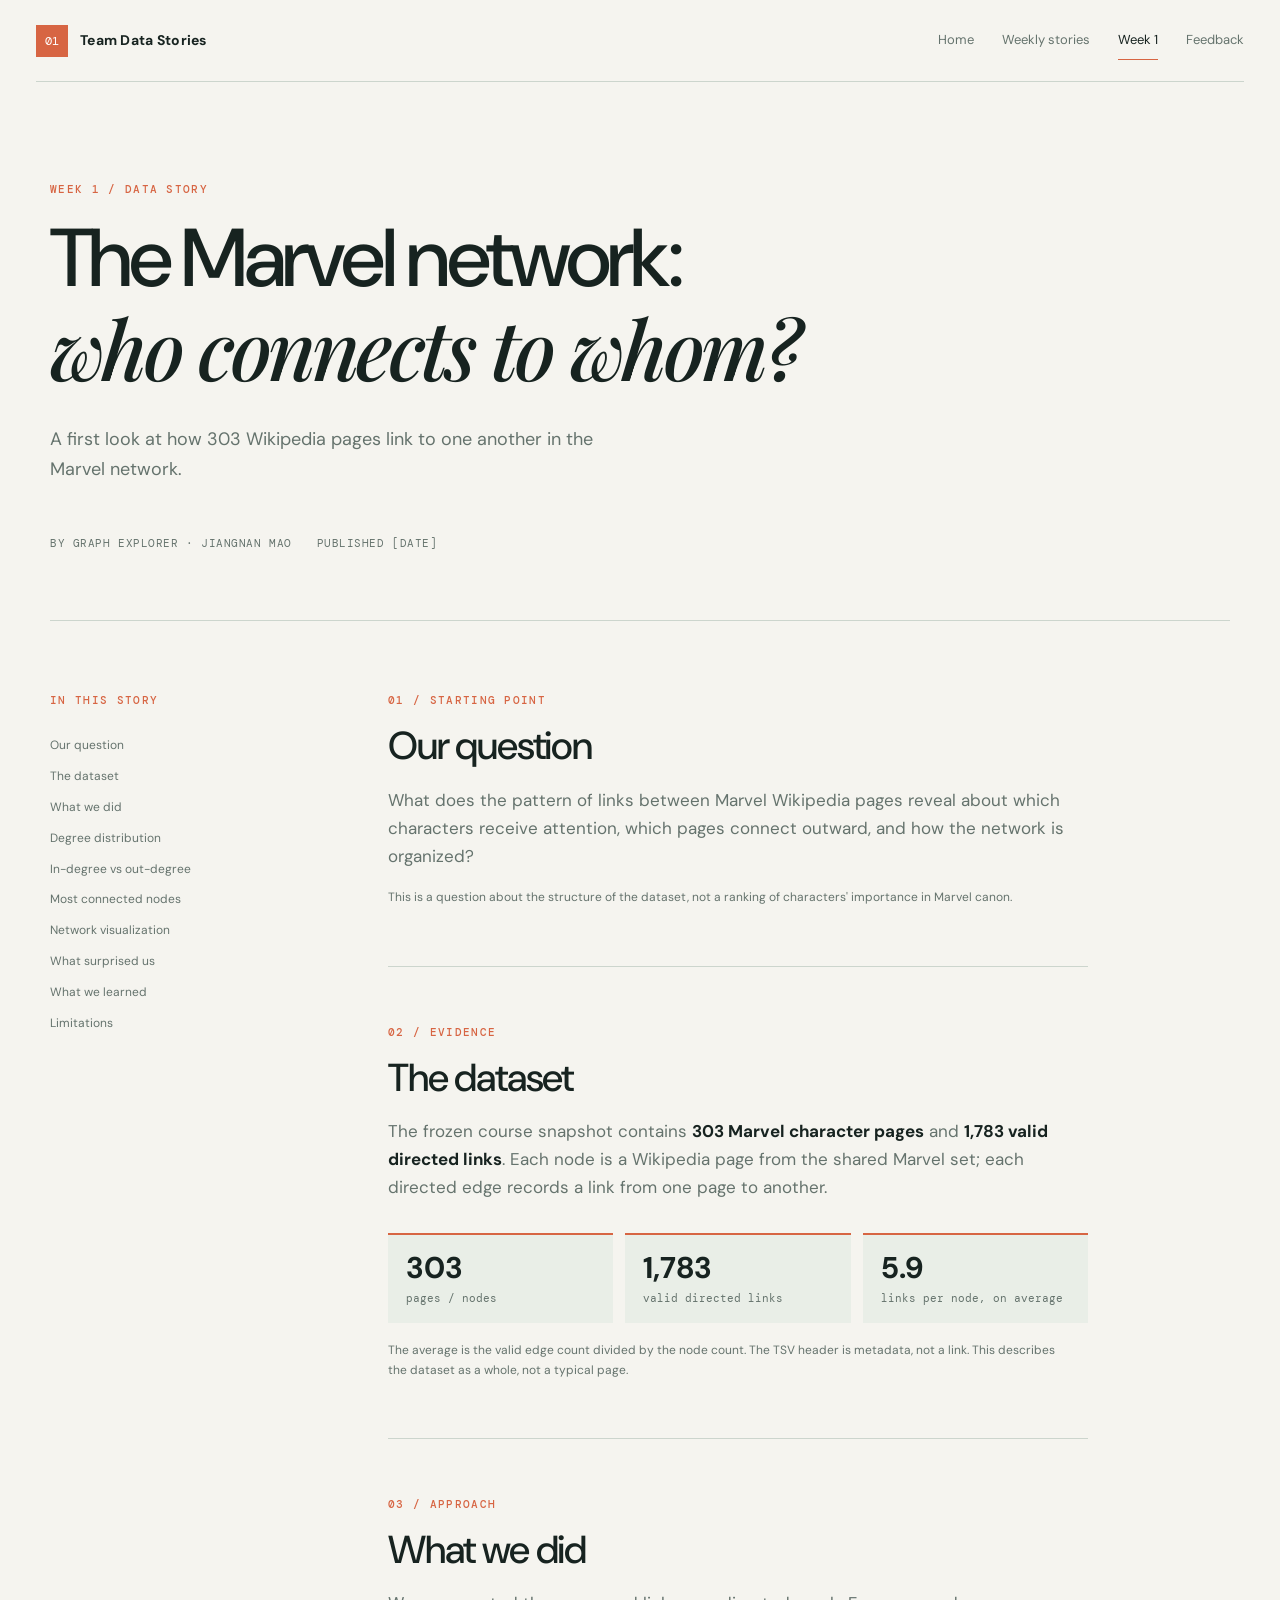
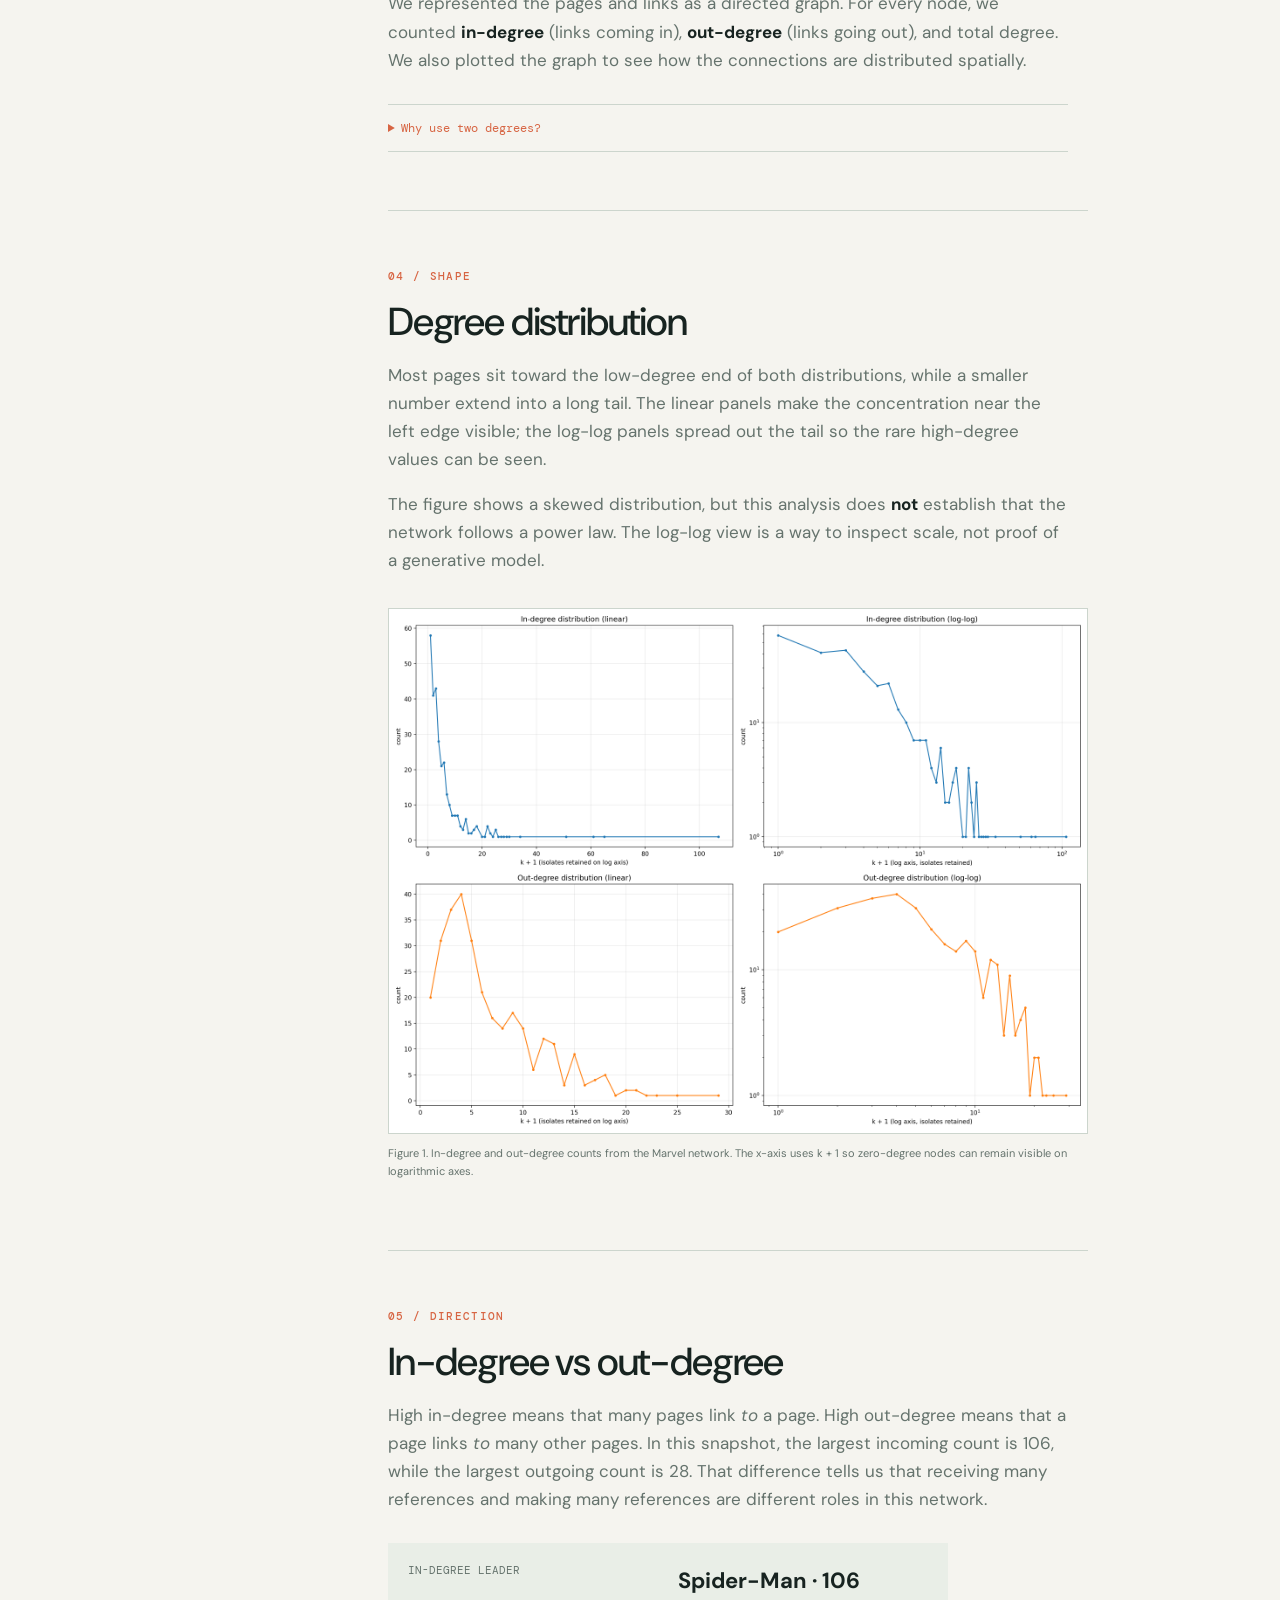
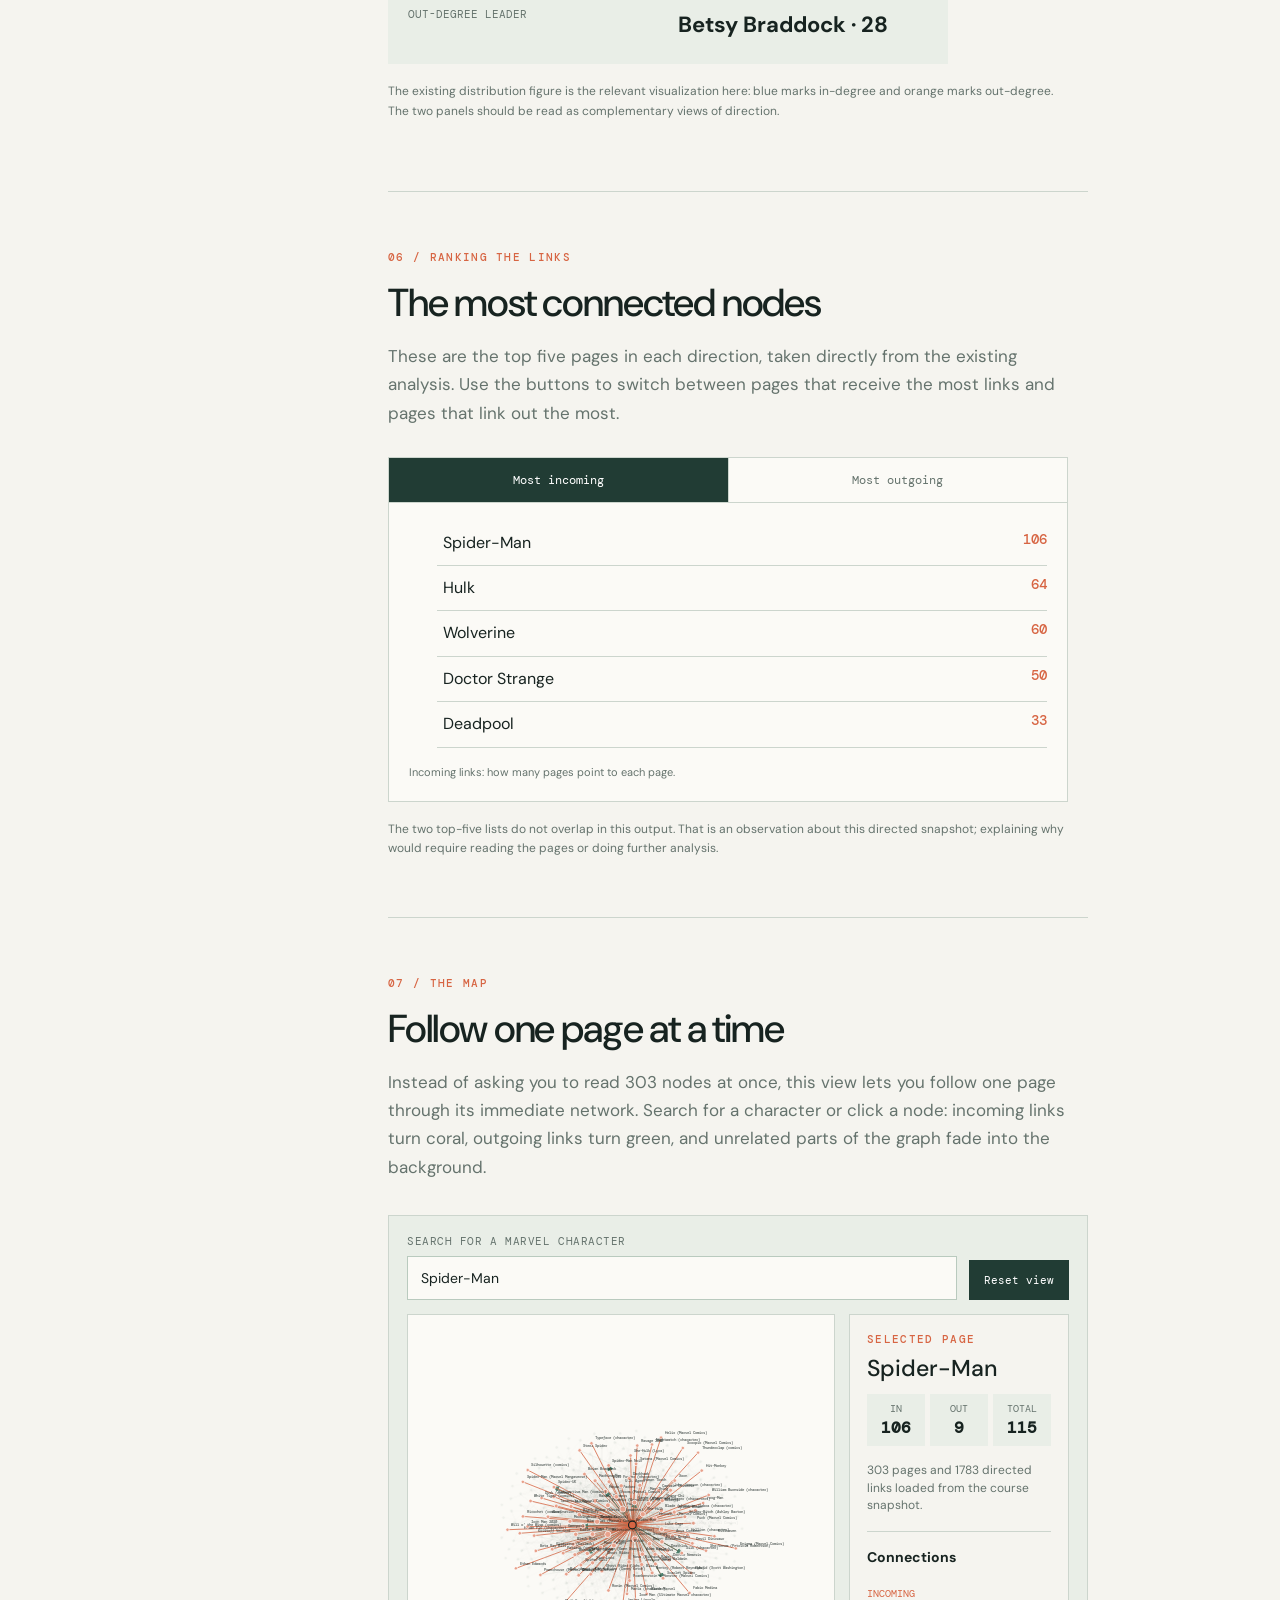
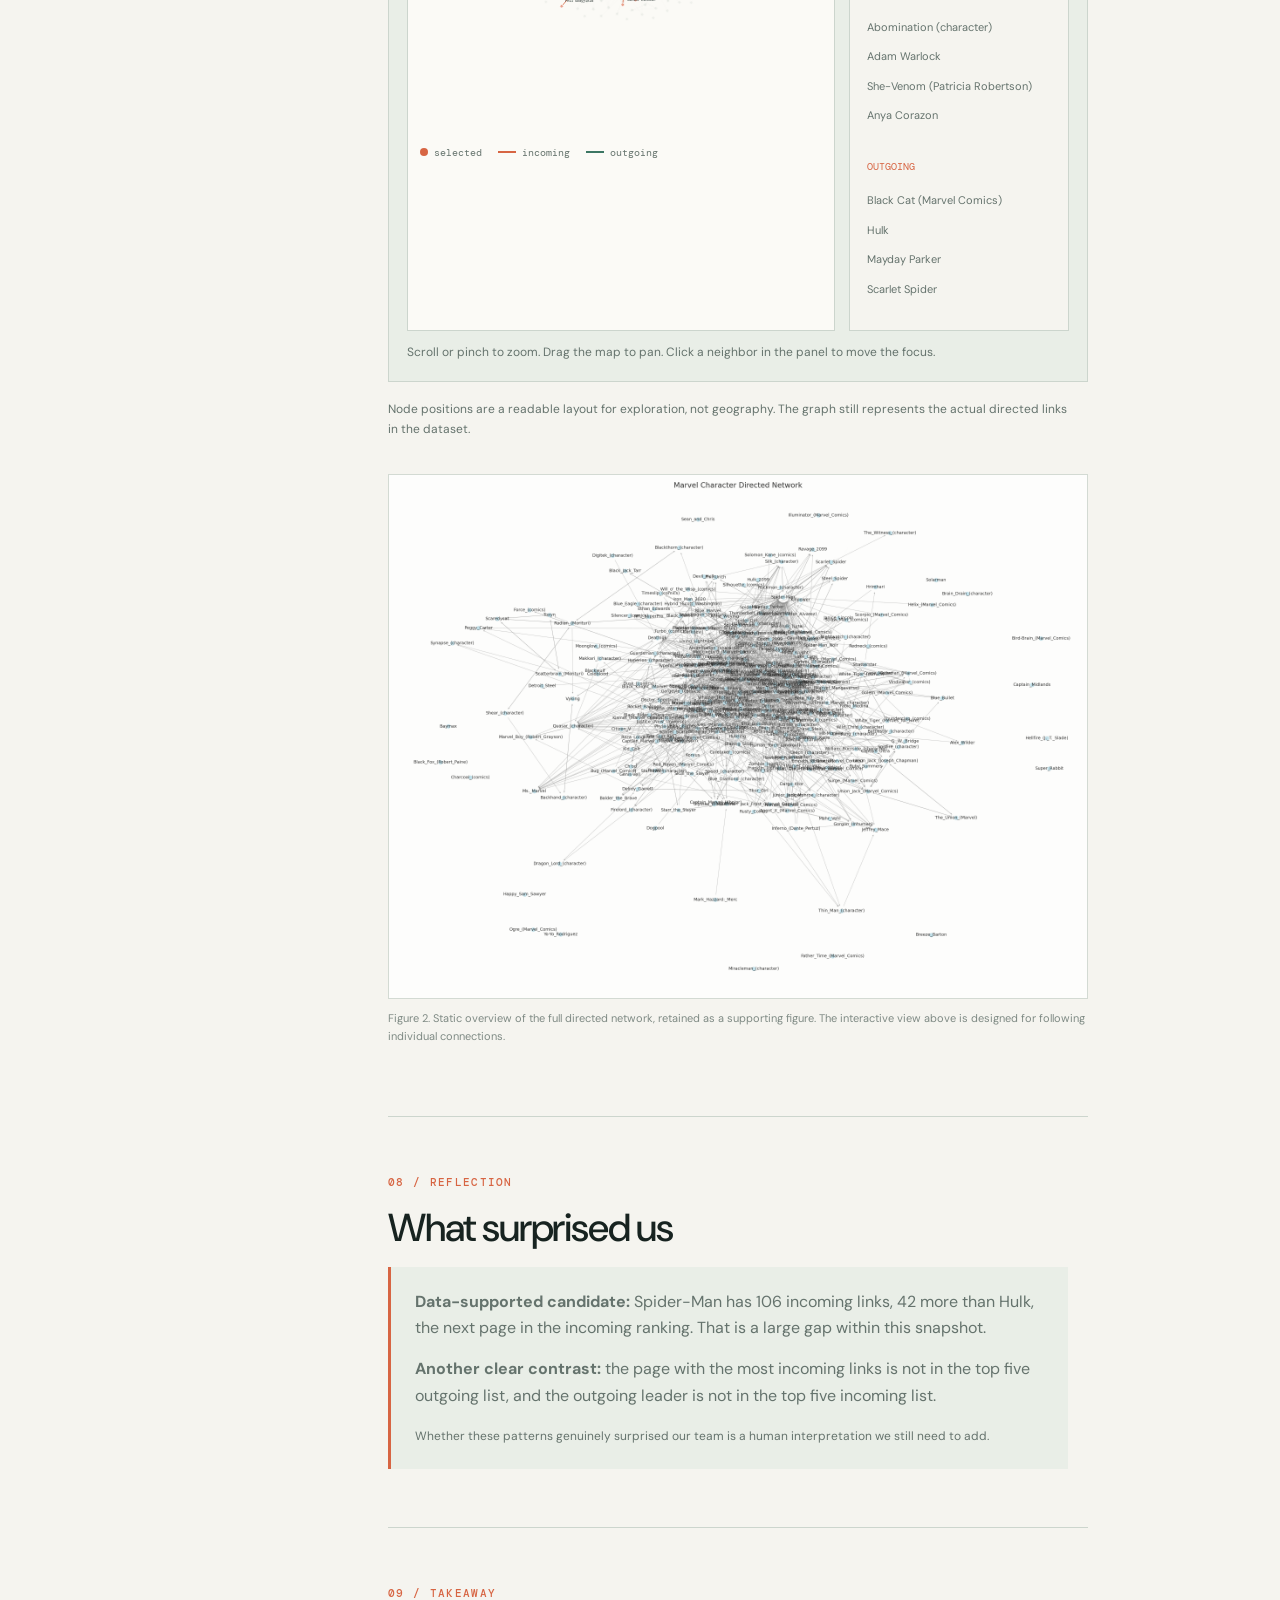
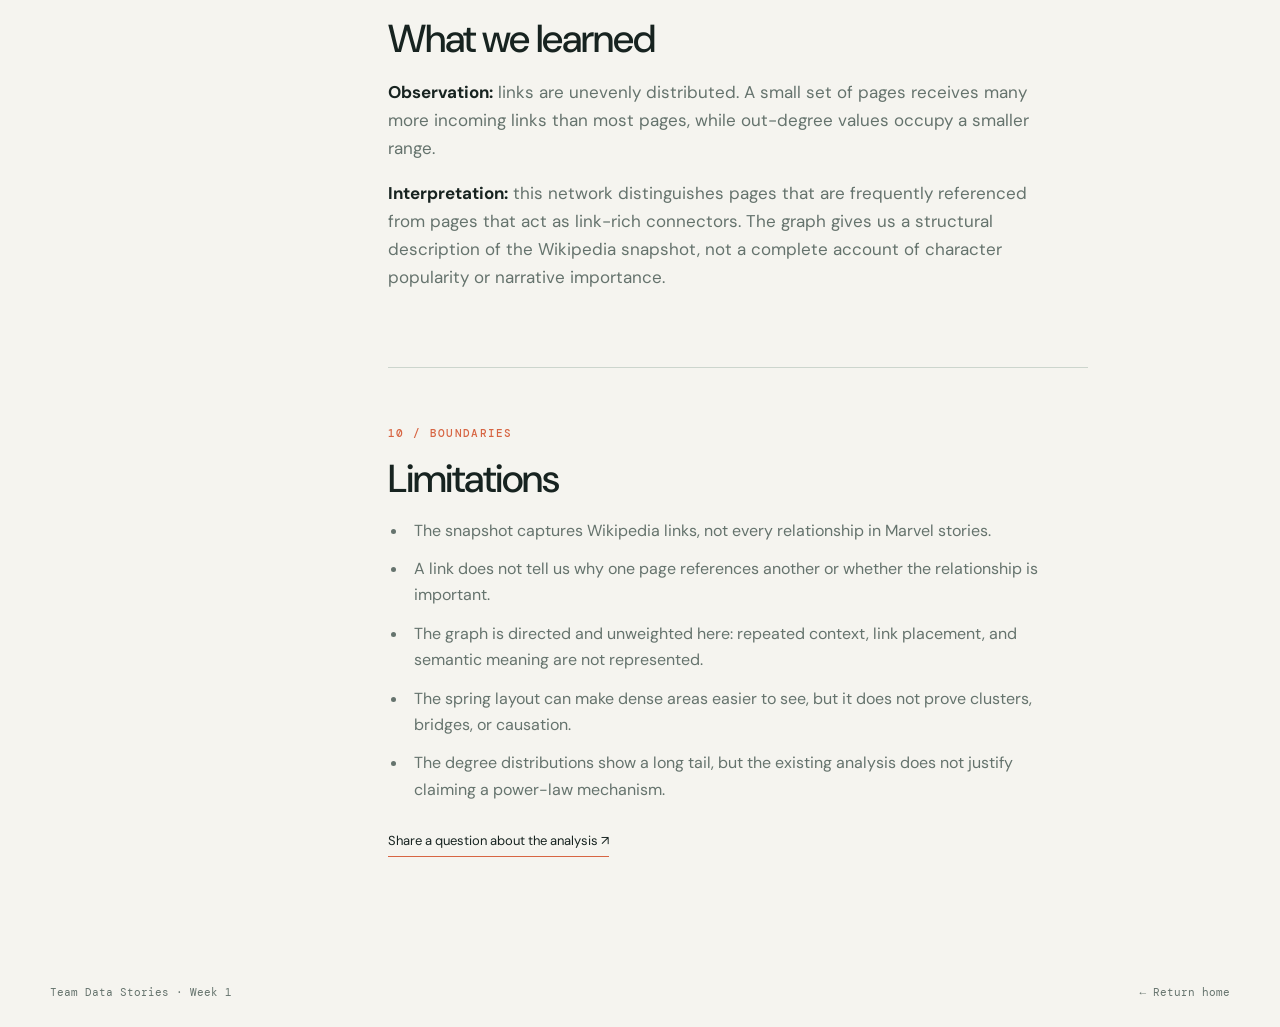
==== commit 5affd5b1: "Clarify valid network edge count" ====
--- a/week1.html
+++ b/week1.html
@@ -16,7 +16,7 @@
       <aside class="article-toc" aria-label="Article sections"><p class="section-kicker">In this story</p><a href="#question">Our question</a><a href="#dataset">The dataset</a><a href="#method">What we did</a><a href="#distribution">Degree distribution</a><a href="#direction">In-degree vs out-degree</a><a href="#hubs">Most connected nodes</a><a href="#visualization">Network visualization</a><a href="#surprise">What surprised us</a><a href="#learned">What we learned</a><a href="#limitations">Limitations</a></aside>
       <div class="article-body">
         <section id="question" class="article-section first-section"><p class="section-kicker">01 / Starting point</p><h2>Our question</h2><p class="story-copy">What does the pattern of links between Marvel Wikipedia pages reveal about which characters receive attention, which pages connect outward, and how the network is organized?</p><p class="note">This is a question about the structure of the dataset, not a ranking of characters' importance in Marvel canon.</p></section>
-        <section id="dataset" class="article-section"><p class="section-kicker">02 / Evidence</p><h2>The dataset</h2><p class="story-copy">The frozen course snapshot contains <strong>303 Marvel character pages</strong> and <strong>1,784 directed links</strong>. Each node is a Wikipedia page from the shared Marvel set; each directed edge records a link from one page to another.</p><div class="stat-row"><div><strong>303</strong><span>pages / nodes</span></div><div><strong>1,784</strong><span>directed links</span></div><div><strong>5.9</strong><span>links per node, on average</span></div></div><p class="note">The average is the edge count divided by the node count. It describes the dataset as a whole, not a typical page.</p></section>
+        <section id="dataset" class="article-section"><p class="section-kicker">02 / Evidence</p><h2>The dataset</h2><p class="story-copy">The frozen course snapshot contains <strong>303 Marvel character pages</strong> and <strong>1,783 valid directed links</strong>. Each node is a Wikipedia page from the shared Marvel set; each directed edge records a link from one page to another.</p><div class="stat-row"><div><strong>303</strong><span>pages / nodes</span></div><div><strong>1,783</strong><span>valid directed links</span></div><div><strong>5.9</strong><span>links per node, on average</span></div></div><p class="note">The average is the valid edge count divided by the node count. The TSV header is metadata, not a link. This describes the dataset as a whole, not a typical page.</p></section>
         <section id="method" class="article-section"><p class="section-kicker">03 / Approach</p><h2>What we did</h2><p class="story-copy">We represented the pages and links as a directed graph. For every node, we counted <strong>in-degree</strong> (links coming in), <strong>out-degree</strong> (links going out), and total degree. We also plotted the graph to see how the connections are distributed spatially.</p><details class="method-details"><summary>Why use two degrees?</summary><p>In-degree measures how often other pages point to a page. Out-degree measures how many pages a page points to. They answer different questions, so one should not be treated as a substitute for the other.</p></details></section>
         <section id="distribution" class="article-section visual-section"><p class="section-kicker">04 / Shape</p><h2>Degree distribution</h2><p class="story-copy">Most pages sit toward the low-degree end of both distributions, while a smaller number extend into a long tail. The linear panels make the concentration near the left edge visible; the log-log panels spread out the tail so the rare high-degree values can be seen.</p><p class="story-copy">The figure shows a skewed distribution, but this analysis does <strong>not</strong> establish that the network follows a power law. The log-log view is a way to inspect scale, not proof of a generative model.</p><figure class="data-figure"><img src="marvel_degree_distributions.png" alt="Four panels showing in-degree and out-degree distributions on linear and log-log axes"><figcaption>Figure 1. In-degree and out-degree counts from the Marvel network. The x-axis uses k + 1 so zero-degree nodes can remain visible on logarithmic axes.</figcaption></figure></section>
         <section id="direction" class="article-section visual-section"><p class="section-kicker">05 / Direction</p><h2>In-degree vs out-degree</h2><p class="story-copy">High in-degree means that many pages link <em>to</em> a page. High out-degree means that a page links <em>to</em> many other pages. In this snapshot, the largest incoming count is 106, while the largest outgoing count is 28. That difference tells us that receiving many references and making many references are different roles in this network.</p><div class="compare-callout"><span>In-degree leader</span><strong>Spider-Man · 106</strong><span>Out-degree leader</span><strong>Betsy Braddock · 28</strong></div><p class="note">The existing distribution figure is the relevant visualization here: blue marks in-degree and orange marks out-degree. The two panels should be read as complementary views of direction.</p></section>
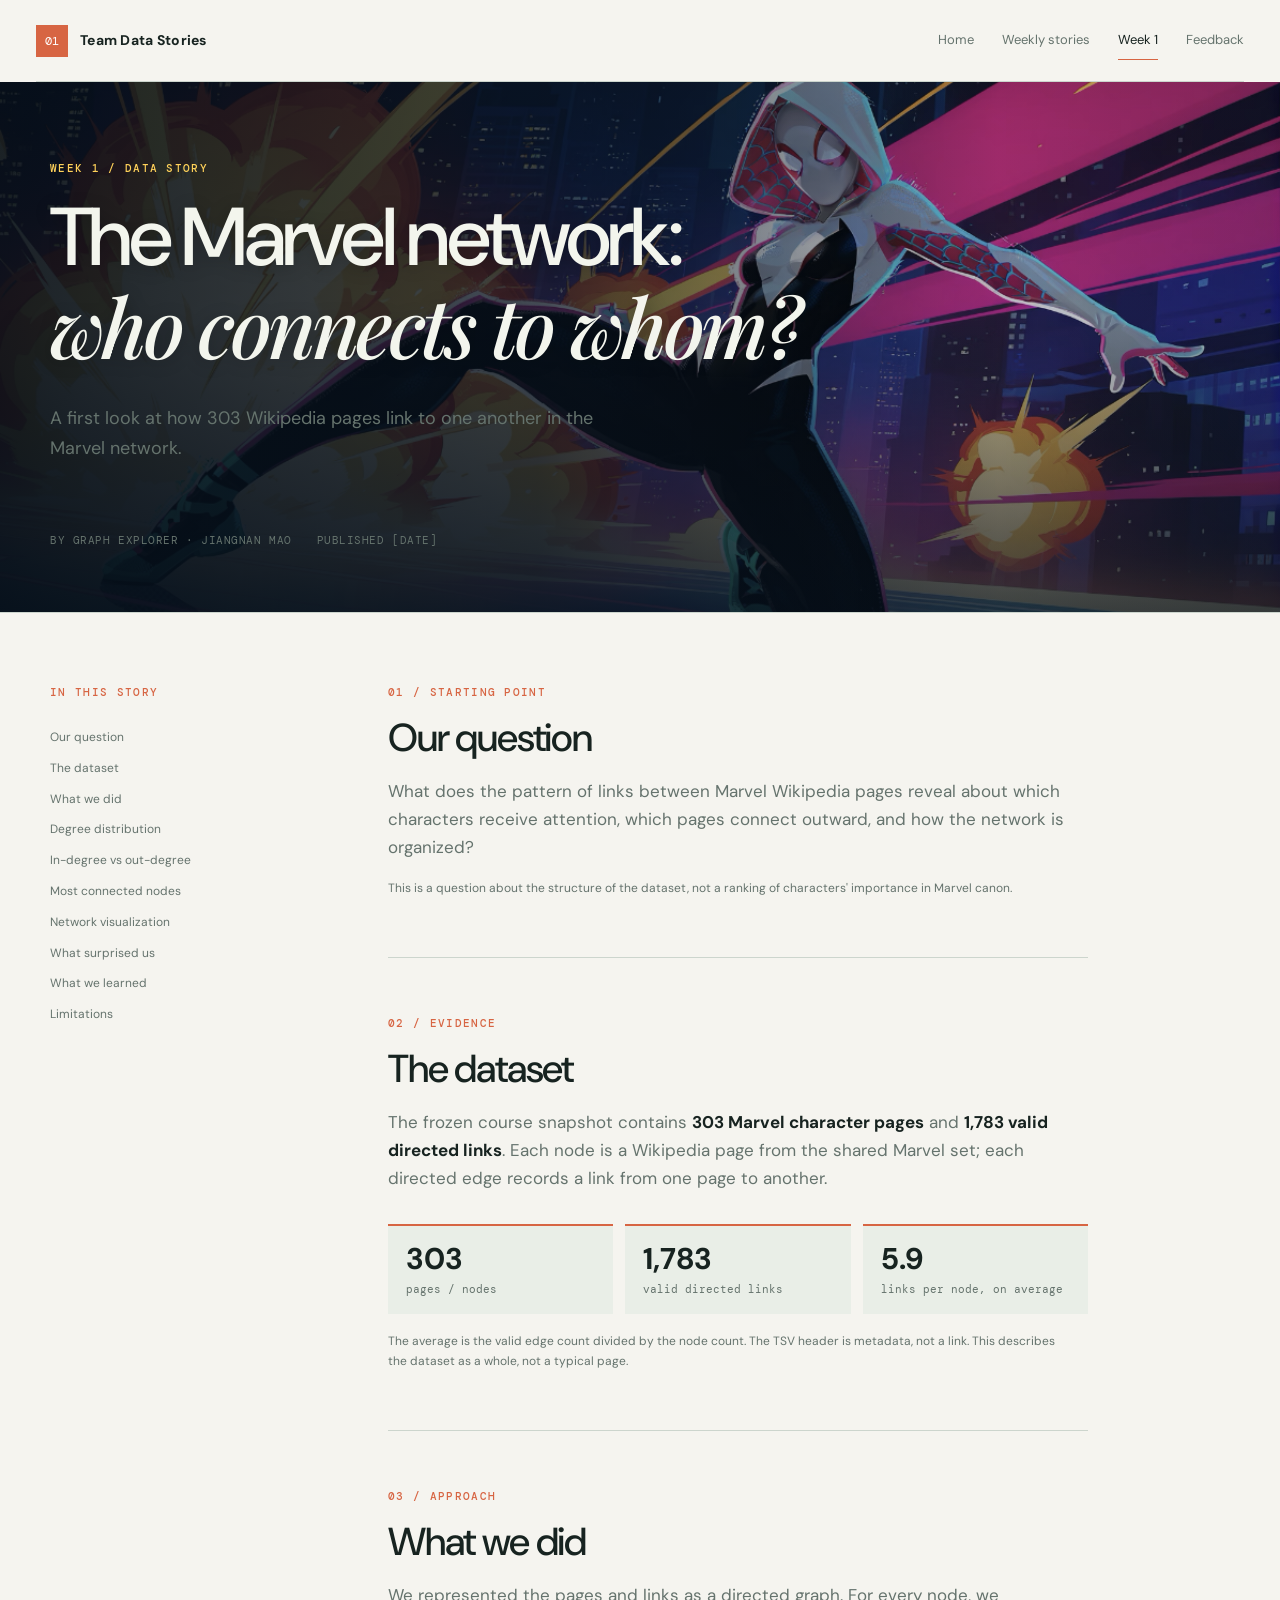
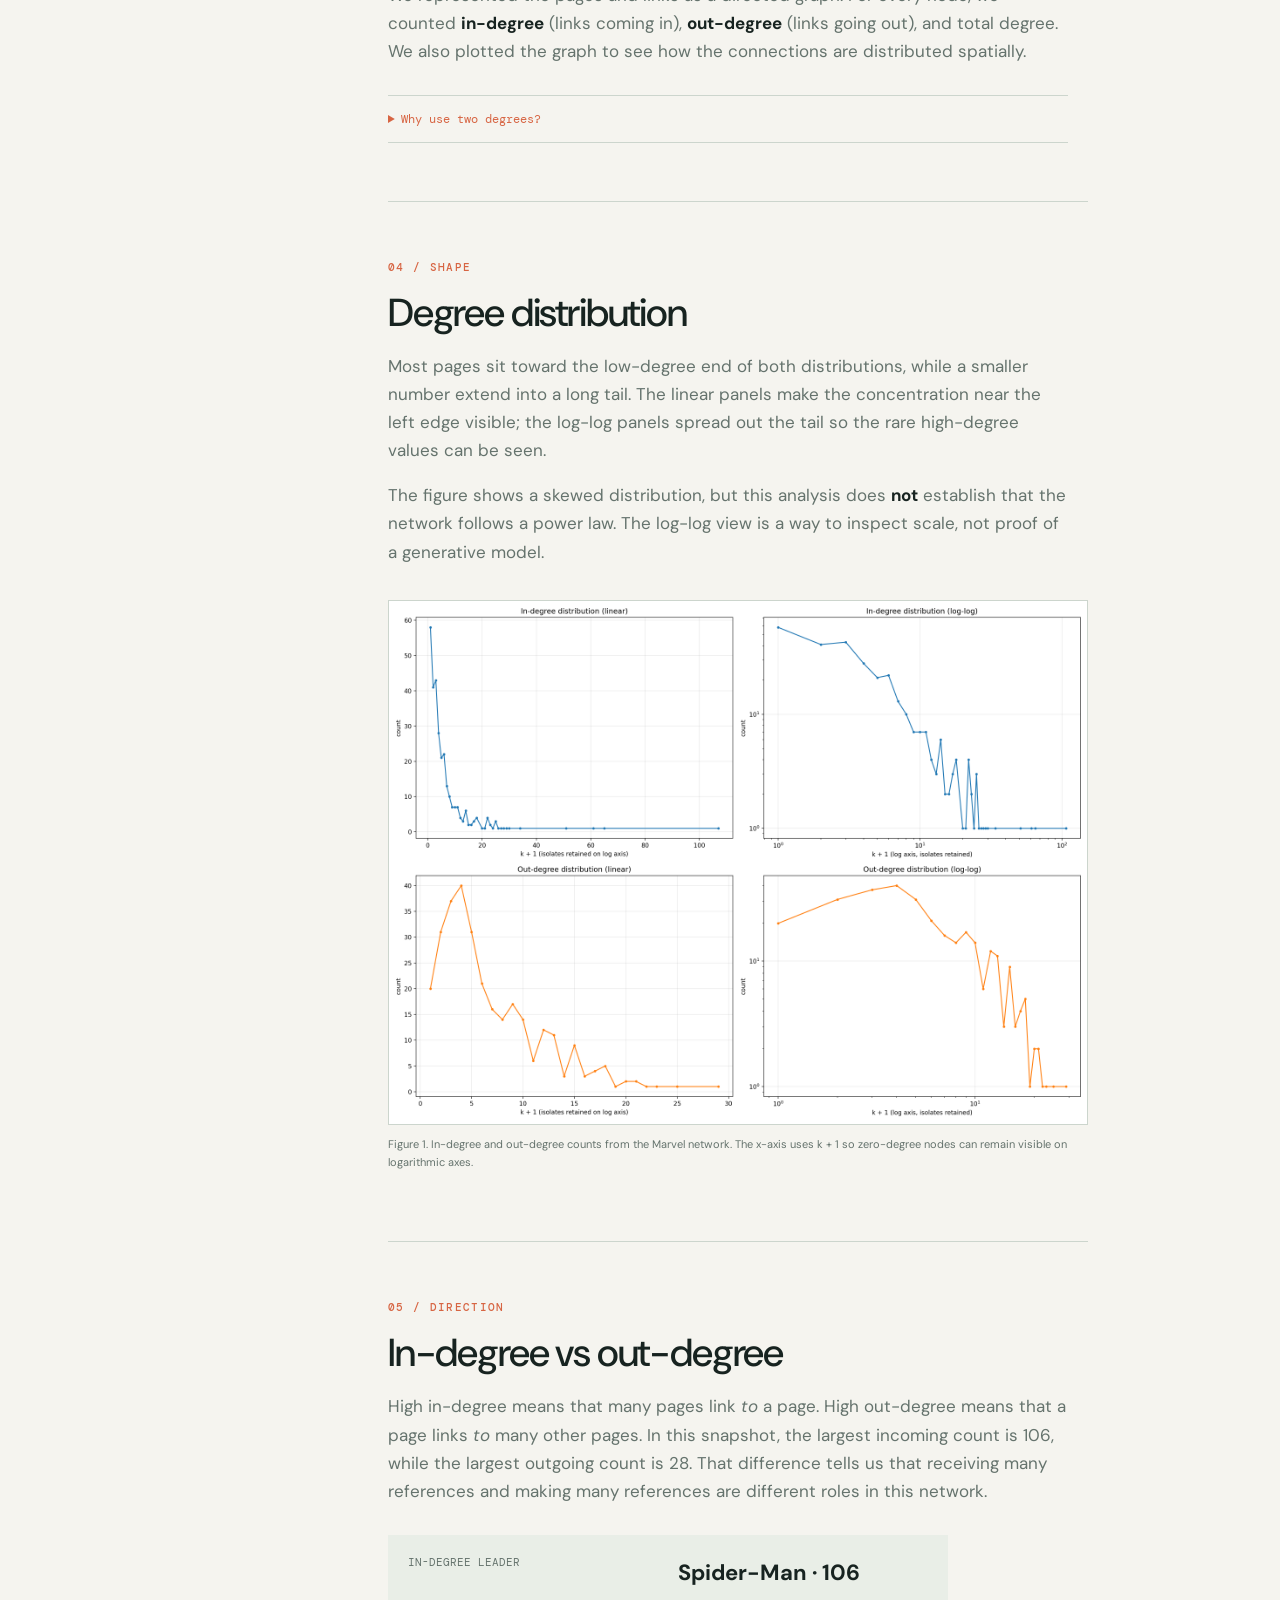
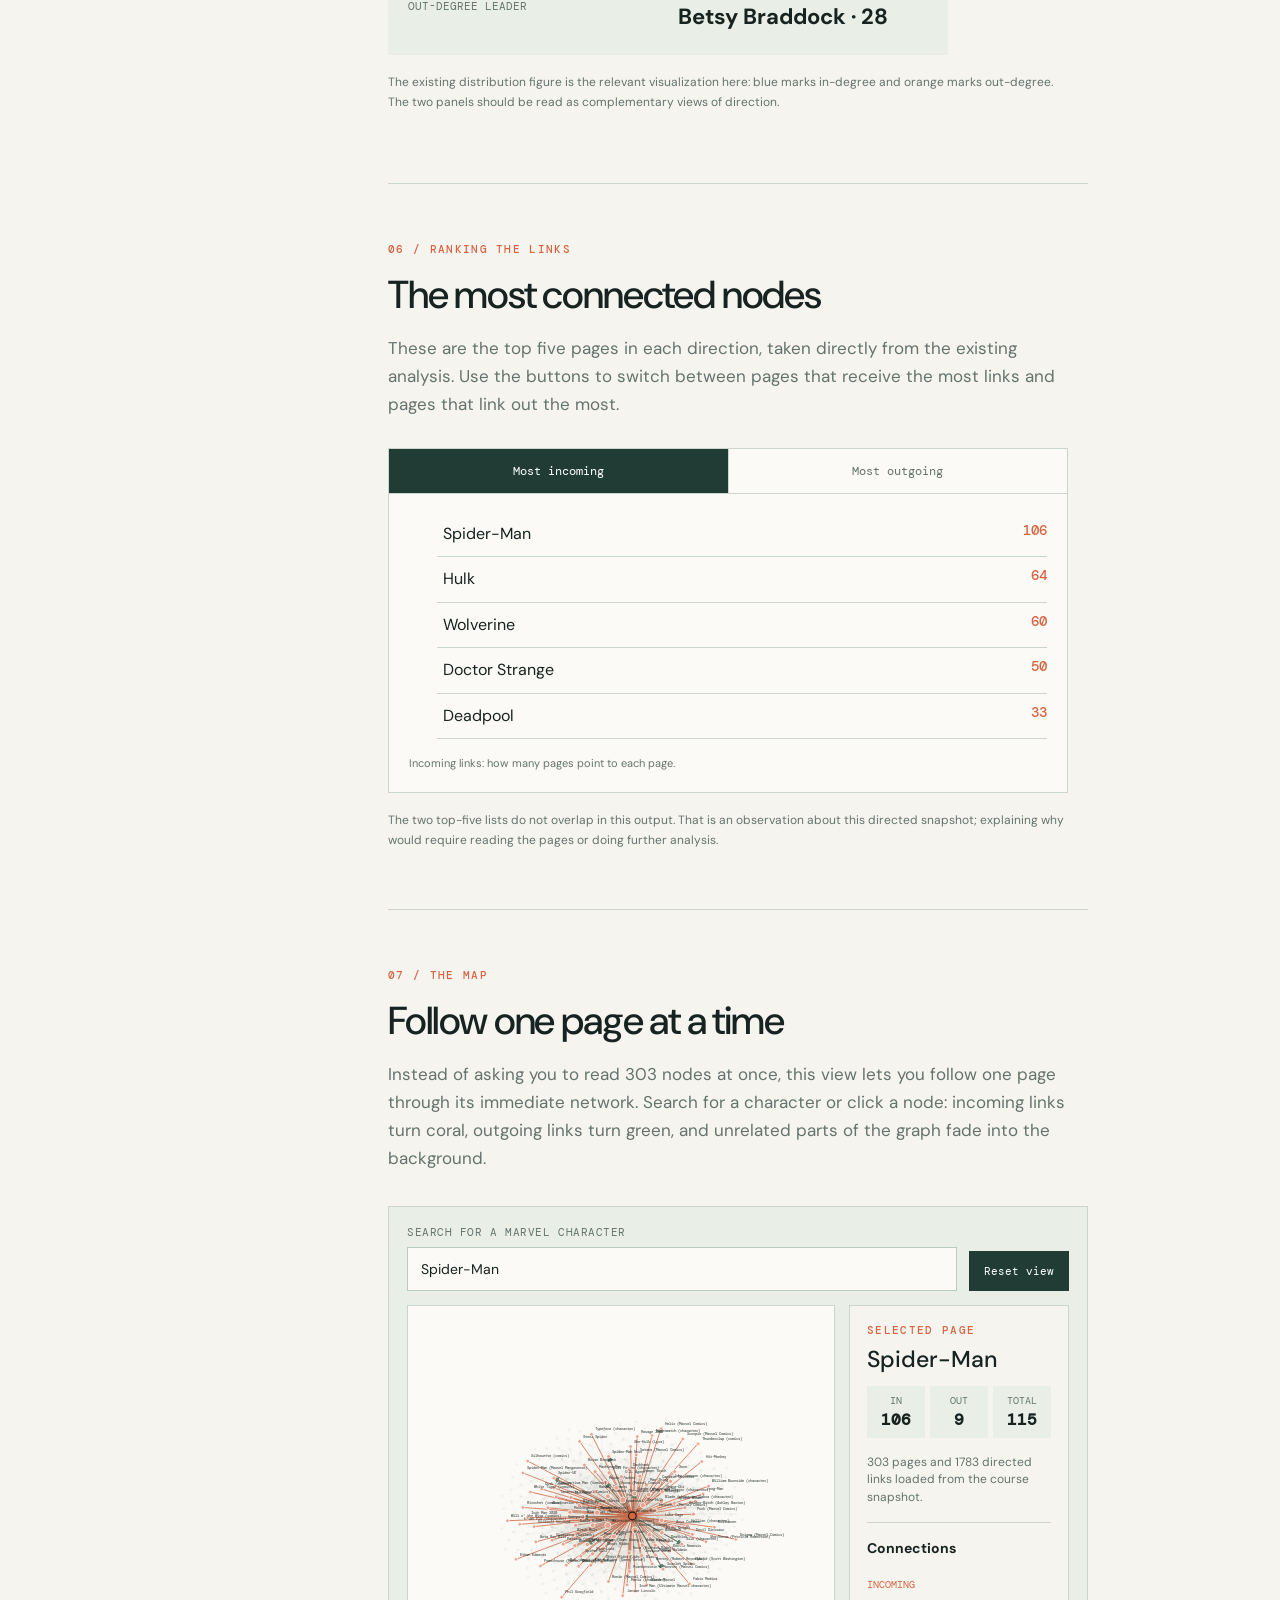
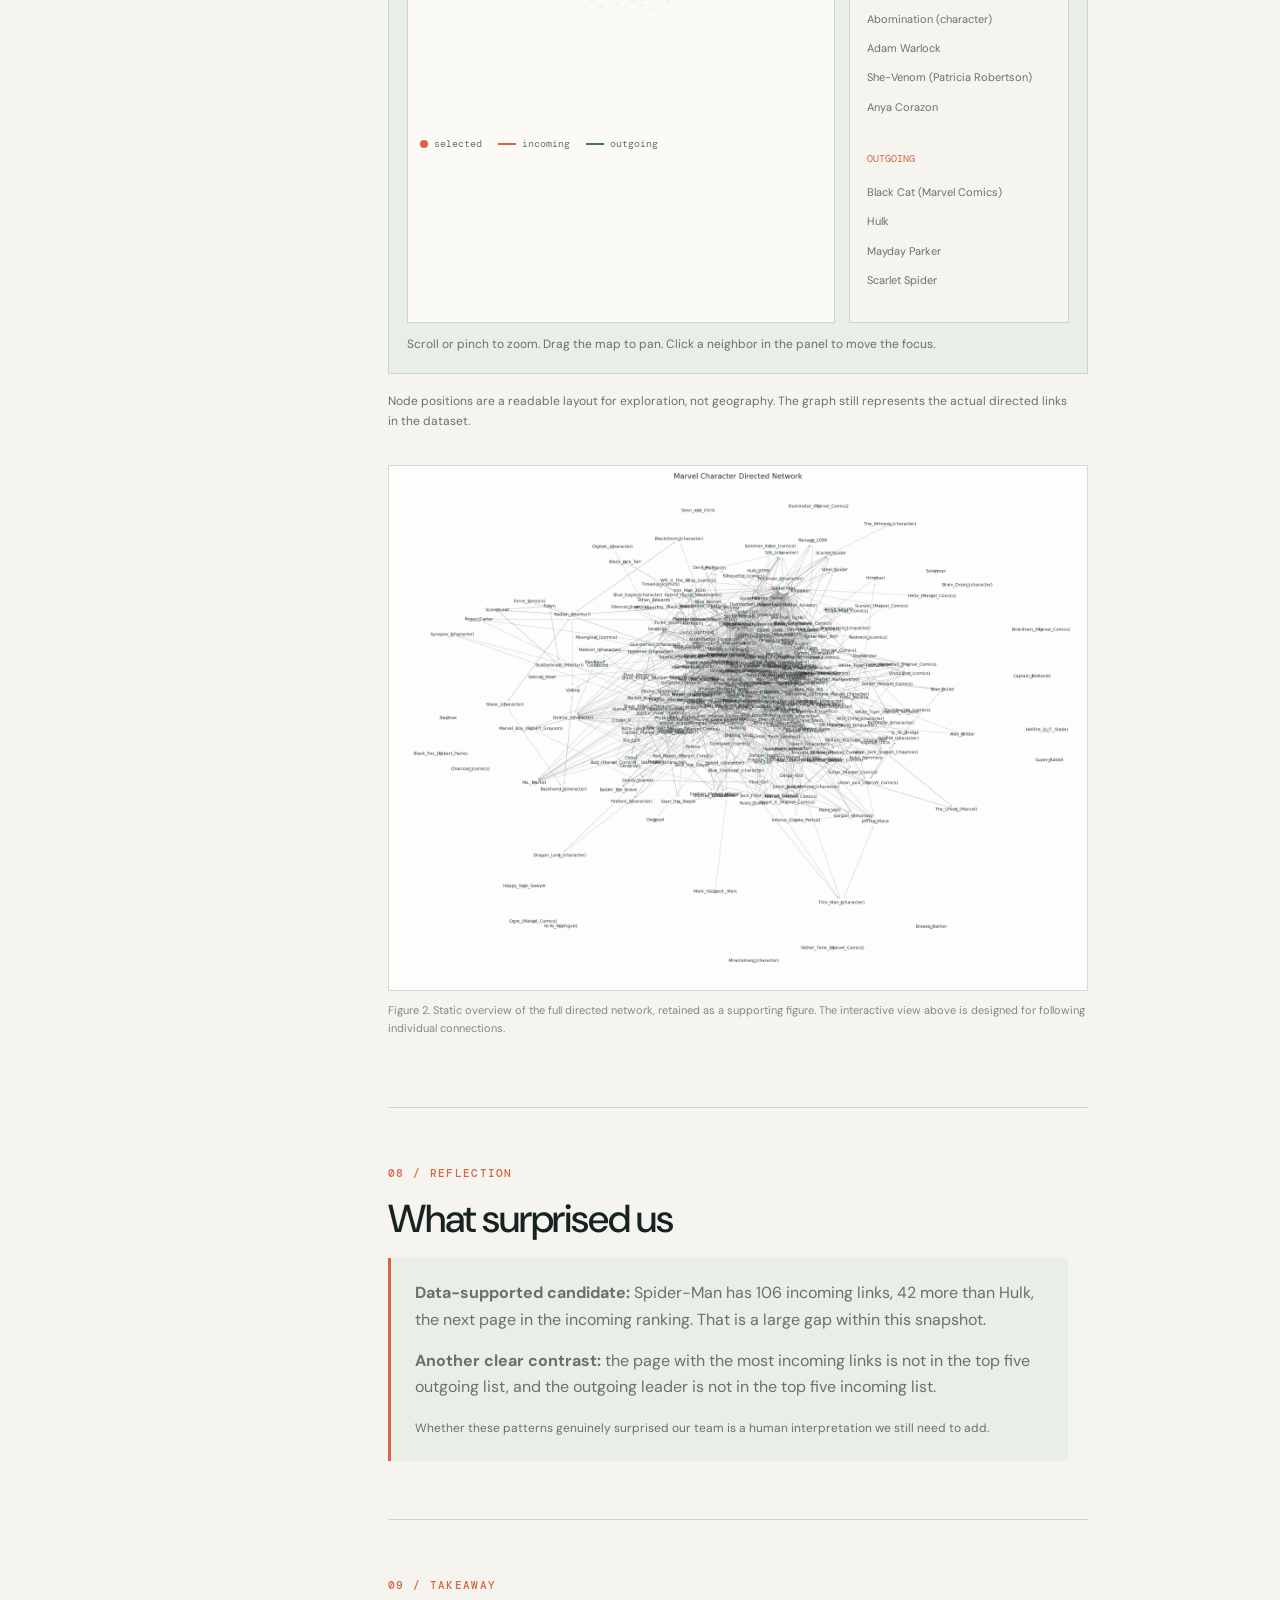
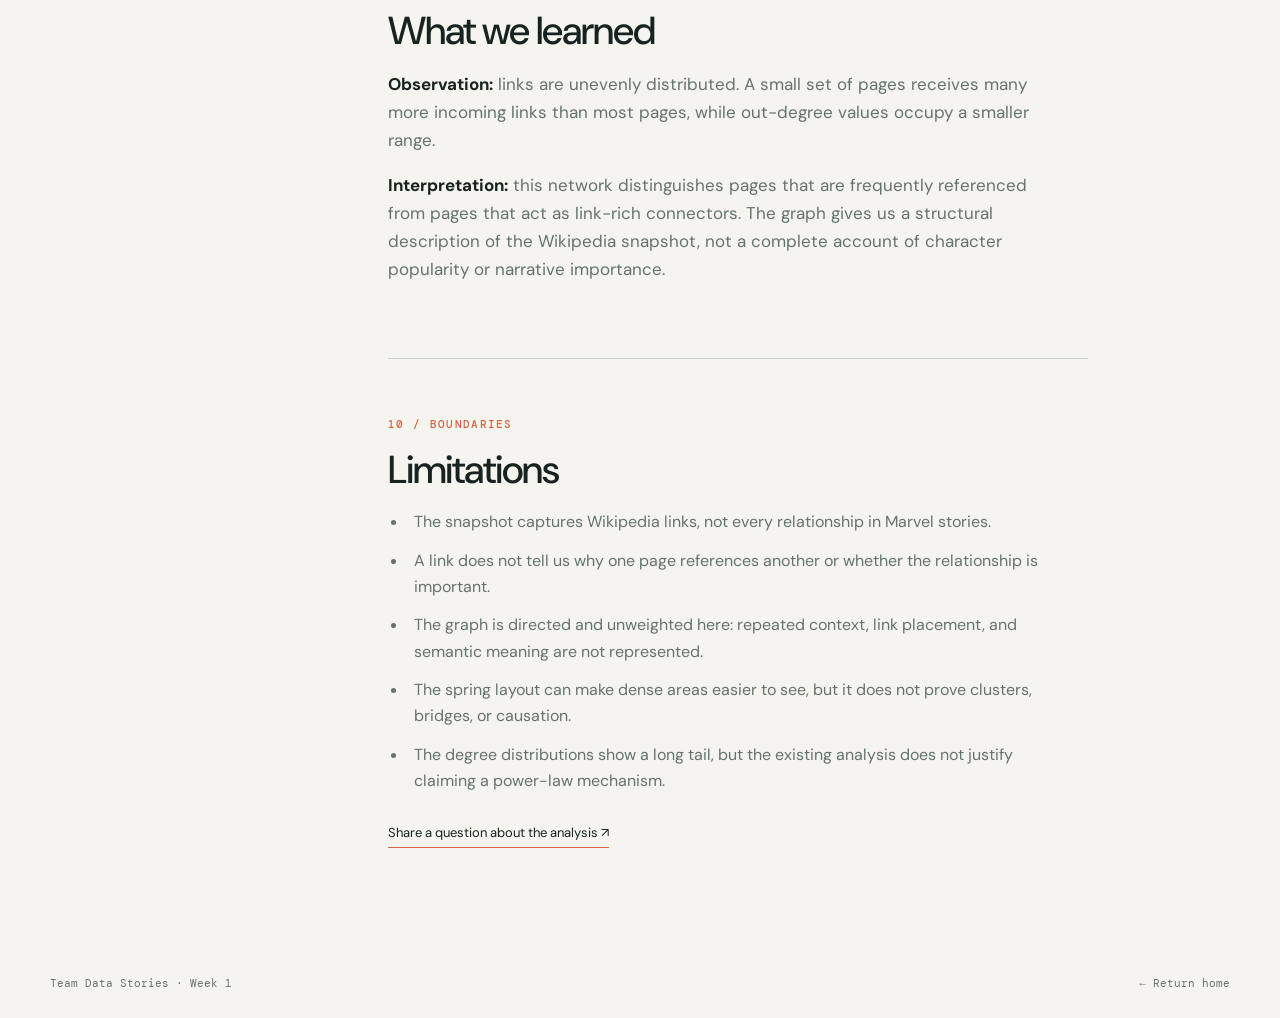
==== commit a2ad4bdb: "Publish restored Week 1 hero design" ====
--- a/week1.html
+++ b/week1.html
@@ -5,13 +5,13 @@
   <meta name="viewport" content="width=device-width, initial-scale=1">
   <meta name="description" content="Week 1 data story: exploring the Wikipedia Marvel network.">
   <title>Week 1: The Marvel Network | Team Data Stories</title>
-  <link rel="stylesheet" href="styles.css">
+  <link rel="stylesheet" href="styles.css?v=restored-hero-3">
   <script src="script.js" defer></script>
 </head>
 <body class="article-page">
   <header class="site-header"><a class="brand" href="index.html" aria-label="Team Data Stories home"><span class="brand-mark">01</span><span>Team Data Stories</span></a><button class="menu-toggle" type="button" aria-expanded="false" aria-controls="site-nav">Menu</button><nav id="site-nav" class="site-nav" aria-label="Main navigation"><a href="index.html">Home</a><a href="index.html#stories">Weekly stories</a><a class="active" href="week1.html">Week 1</a><a href="index.html#feedback">Feedback</a></nav></header>
   <main><article>
-    <header class="article-hero page-grid"><div><p class="eyebrow">Week 1 / Data story</p><h1>The Marvel network:<br><em>who connects to whom?</em></h1><p class="article-dek">A first look at how 303 Wikipedia pages link to one another in the Marvel network.</p></div><div class="article-meta"><span>By Graph Explorer · JIANGNAN MAO</span><span>Published [DATE]</span></div></header>
+    <header class="article-hero"><div class="article-hero-inner page-grid"><div><p class="eyebrow">Week 1 / Data story</p><h1>The Marvel network:<br><em>who connects to whom?</em></h1><p class="article-dek">A first look at how 303 Wikipedia pages link to one another in the Marvel network.</p></div><div class="article-meta"><span>By Graph Explorer · JIANGNAN MAO</span><span>Published [DATE]</span></div></div></header>
     <div class="article-layout page-grid">
       <aside class="article-toc" aria-label="Article sections"><p class="section-kicker">In this story</p><a href="#question">Our question</a><a href="#dataset">The dataset</a><a href="#method">What we did</a><a href="#distribution">Degree distribution</a><a href="#direction">In-degree vs out-degree</a><a href="#hubs">Most connected nodes</a><a href="#visualization">Network visualization</a><a href="#surprise">What surprised us</a><a href="#learned">What we learned</a><a href="#limitations">Limitations</a></aside>
       <div class="article-body">
--- a/styles.css
+++ b/styles.css
@@ -1,6 +1,13 @@
 @import url('https://fonts.googleapis.com/css2?family=DM+Mono:wght@400;500&family=DM+Sans:wght@400;500;700&family=Playfair+Display:ital,wght@0,500;0,600;1,500;1,600&display=swap');
 
 @media (max-width:760px) { .network-toolbar { display:block; }.network-button { width:100%; margin-top:10px; }.network-layout { grid-template-columns:1fr; }.network-svg { min-height:330px; }.network-info { display:grid; grid-template-columns:1fr 1fr; gap:0 14px; }.network-info .section-kicker,.network-info h3,.network-status,.network-neighbors { grid-column:1/-1; }.network-neighbors { margin-top:10px; }.neighbor-columns { grid-template-columns:1fr 1fr; }.stat-row { grid-template-columns:1fr; }.compare-callout { grid-template-columns:1fr; } }
+
+.article-hero { position:relative; width:100%; overflow:hidden; padding:0 !important; border-bottom:1px solid #496458; color:#f3f5ed; background:#122821 url('51cfdb553c2550a8dc43050802ce933a.png') center center / cover no-repeat; }
+.article-hero:before { content:''; position:absolute; inset:0; background:linear-gradient(90deg, rgba(5,14,24,.9) 0%, rgba(7,17,29,.74) 42%, rgba(7,17,29,.18) 78%, rgba(7,17,29,.3) 100%), linear-gradient(0deg, rgba(5,14,24,.72) 0%, rgba(5,14,24,.03) 56%); }
+.article-hero-inner { position:relative; z-index:1; min-height:530px; display:flex; flex-direction:column; justify-content:center; padding-top:78px; padding-bottom:64px; }
+.article-hero .eyebrow { color:#ffd25a; }.article-hero h1 { max-width:900px; margin-bottom:28px; font-size:clamp(48px,7vw,82px); text-shadow:0 2px 18px rgba(0,0,0,.24); }.article-dek { max-width:600px; color:#d7e4ec; font-size:18px; }.article-meta { display:flex; gap:25px; margin-top:52px; color:#c1d2dc; font:11px var(--mono); text-transform:uppercase; letter-spacing:.05em; }
+@media (max-width:760px) { .article-hero { padding:0 !important; background-position:62% center !important; }.article-hero-inner { min-height:470px; padding-top:58px; padding-bottom:44px; }.article-hero:before { background:linear-gradient(90deg, rgba(5,14,24,.92) 0%, rgba(7,17,29,.78) 62%, rgba(7,17,29,.3) 100%), linear-gradient(0deg, rgba(5,14,24,.72), rgba(5,14,24,.06)); }.article-meta { margin-top:38px; gap:10px; flex-wrap:wrap; } }
+@media (max-width:760px) { .article-layout { grid-template-columns:1fr !important; gap:36px; padding-top:48px; }.stat-row,.compare-callout { grid-template-columns:1fr !important; }.network-layout { grid-template-columns:1fr !important; } }
 
 .network-explorer { margin-top:34px; padding:18px; background:var(--cream); border:1px solid var(--line); }.network-toolbar { display:flex; align-items:end; gap:12px; margin-bottom:14px; }.network-search { flex:1; color:var(--muted); font:11px var(--mono); letter-spacing:.05em; text-transform:uppercase; }.network-search input { display:block; width:100%; margin-top:8px; padding:12px 13px; border:1px solid #b9cabe; background:#fbfaf6; color:var(--ink); font:14px var(--sans); }.network-search input:focus { outline:2px solid var(--accent); outline-offset:2px; }.network-button { border:1px solid var(--deep); padding:12px 14px; background:var(--deep); color:#fff; cursor:pointer; font:11px var(--mono); }.network-button:hover { background:var(--ink); }.network-layout { display:grid; grid-template-columns:minmax(0, 1fr) 220px; gap:14px; }.network-stage { min-width:0; background:#fbfaf6; border:1px solid var(--line); overflow:hidden; }.network-svg { display:block; width:100%; min-height:420px; height:auto; touch-action:none; cursor:grab; }.network-svg:active { cursor:grabbing; }.network-edge { stroke:#b8c4bc; stroke-width:.7; opacity:.22; marker-end:url(#arrow-neutral); transition:opacity .2s, stroke .2s, stroke-width .2s; }.network-edge.is-dimmed { opacity:.035; }.network-edge.is-related { opacity:.92; stroke-width:1.8; }.network-edge.is-incoming { stroke:var(--accent); marker-end:url(#arrow-in); }.network-edge.is-outgoing { stroke:#3c7663; marker-end:url(#arrow-out); }.network-node { cursor:pointer; outline:none; }.network-node-dot { fill:#b9c6bd; stroke:#fbfaf6; stroke-width:1.5; transition:fill .2s, opacity .2s, stroke .2s, r .2s; }.network-node-label { fill:var(--muted); font:9px var(--mono); pointer-events:none; opacity:.72; }.network-node-label.is-hidden-label { display:none; }.network-node.is-dimmed { opacity:.16; }.network-node.is-neighbor .network-node-dot { fill:#e8a18b; stroke:#fff; }.network-node.is-selected .network-node-dot { fill:var(--accent); stroke:var(--ink); stroke-width:2.5; }.network-node.is-selected .network-node-label,.network-node.is-neighbor .network-node-label { display:block; fill:var(--ink); font-weight:500; }.network-node:focus-visible .network-node-dot { stroke:#fff; stroke-width:3; }.network-info { padding:17px; background:var(--paper); border:1px solid var(--line); }.network-info .section-kicker { margin-bottom:10px; }.network-info h3 { margin-bottom:14px; font-size:23px; overflow-wrap:anywhere; }.network-degree { display:grid; grid-template-columns:repeat(3, 1fr); gap:5px; margin-bottom:16px; }.network-degree span { padding:8px 5px; background:var(--cream); color:var(--muted); text-align:center; font:10px var(--mono); text-transform:uppercase; }.network-degree strong { display:block; margin-top:2px; color:var(--ink); font-size:16px; }.network-status { color:var(--muted); font-size:12px; line-height:1.45; }.network-neighbors { border-top:1px solid var(--line); margin-top:16px; padding-top:14px; }.network-neighbors h4 { margin:0 0 10px; font-size:14px; }.neighbor-columns { display:grid; grid-template-columns:1fr; gap:12px; }.neighbor-columns > div > span { color:var(--accent); font:10px var(--mono); text-transform:uppercase; }.neighbor-columns ul { max-height:130px; overflow:auto; margin:5px 0 0; padding:0; list-style:none; }.neighbor-columns li { margin:3px 0; }.neighbor-columns button { padding:0; border:0; border-bottom:1px solid transparent; background:transparent; color:var(--muted); cursor:pointer; text-align:left; font:11px var(--sans); }.neighbor-columns button:hover { color:var(--accent); border-color:var(--accent); }.neighbor-empty { color:var(--muted); font-size:11px; }.network-legend { display:flex; flex-wrap:wrap; gap:16px; padding:11px 12px 10px; color:var(--muted); font:10px var(--mono); }.network-legend span { display:flex; align-items:center; gap:6px; }.legend-dot { display:inline-block; width:8px; height:8px; border-radius:50%; }.legend-selected { background:var(--accent); }.legend-line { display:inline-block; width:18px; height:2px; }.legend-incoming { background:var(--accent); }.legend-outgoing { background:#3c7663; }.network-help { margin:12px 0 0; color:var(--muted); font-size:12px; }.supporting-figure { margin-top:42px; opacity:.82; }
 
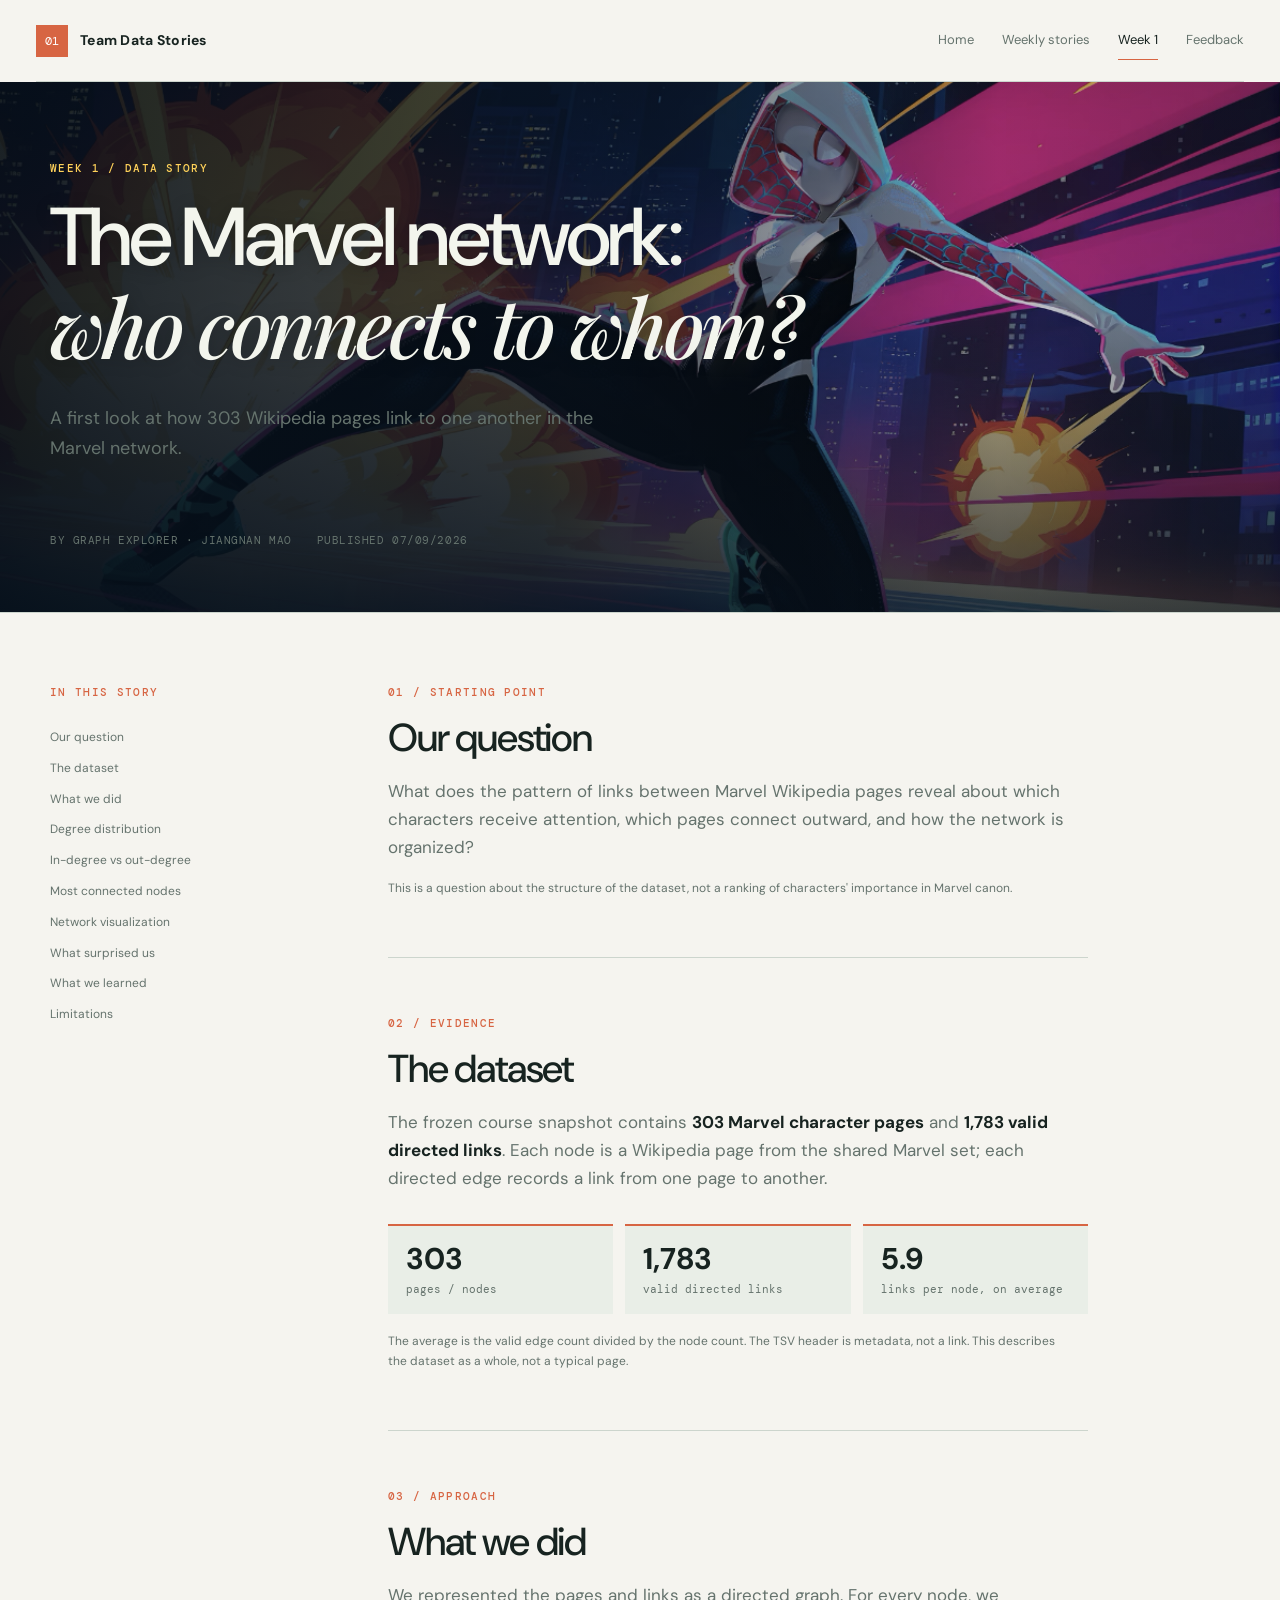
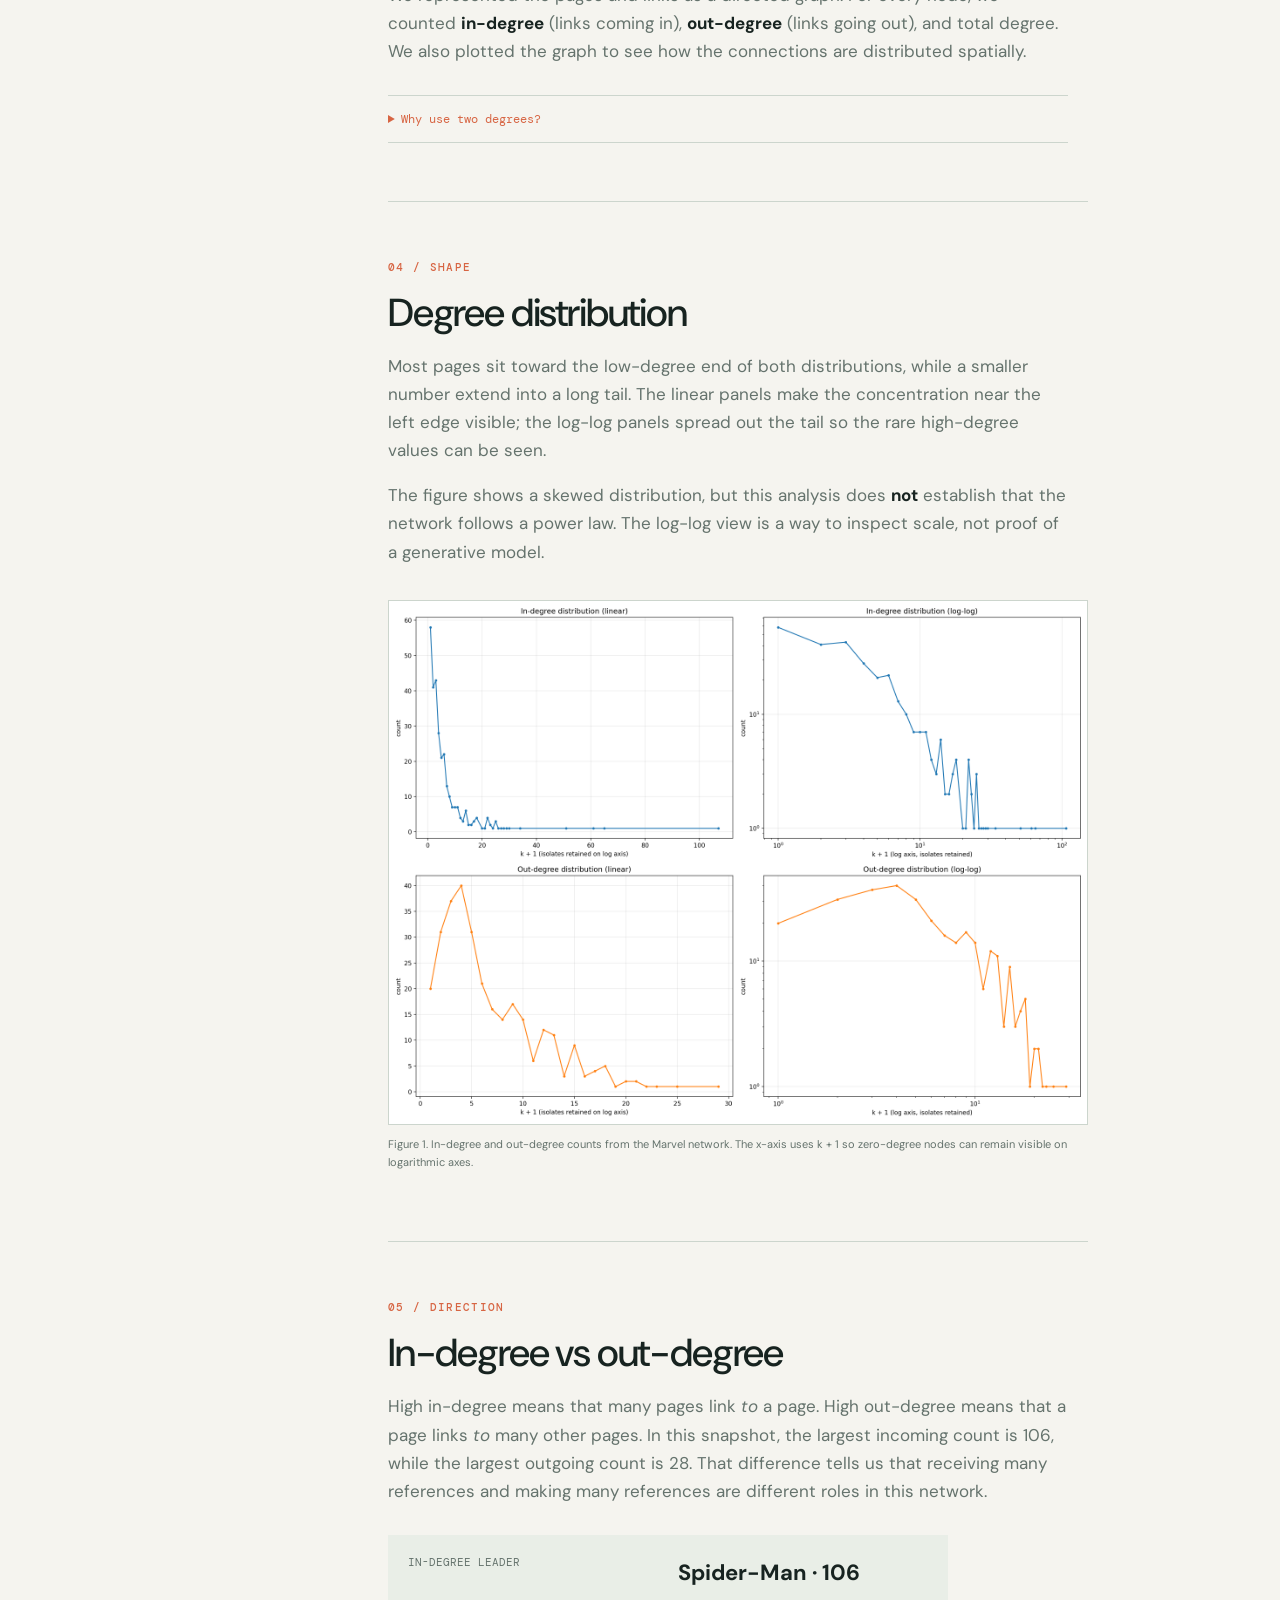
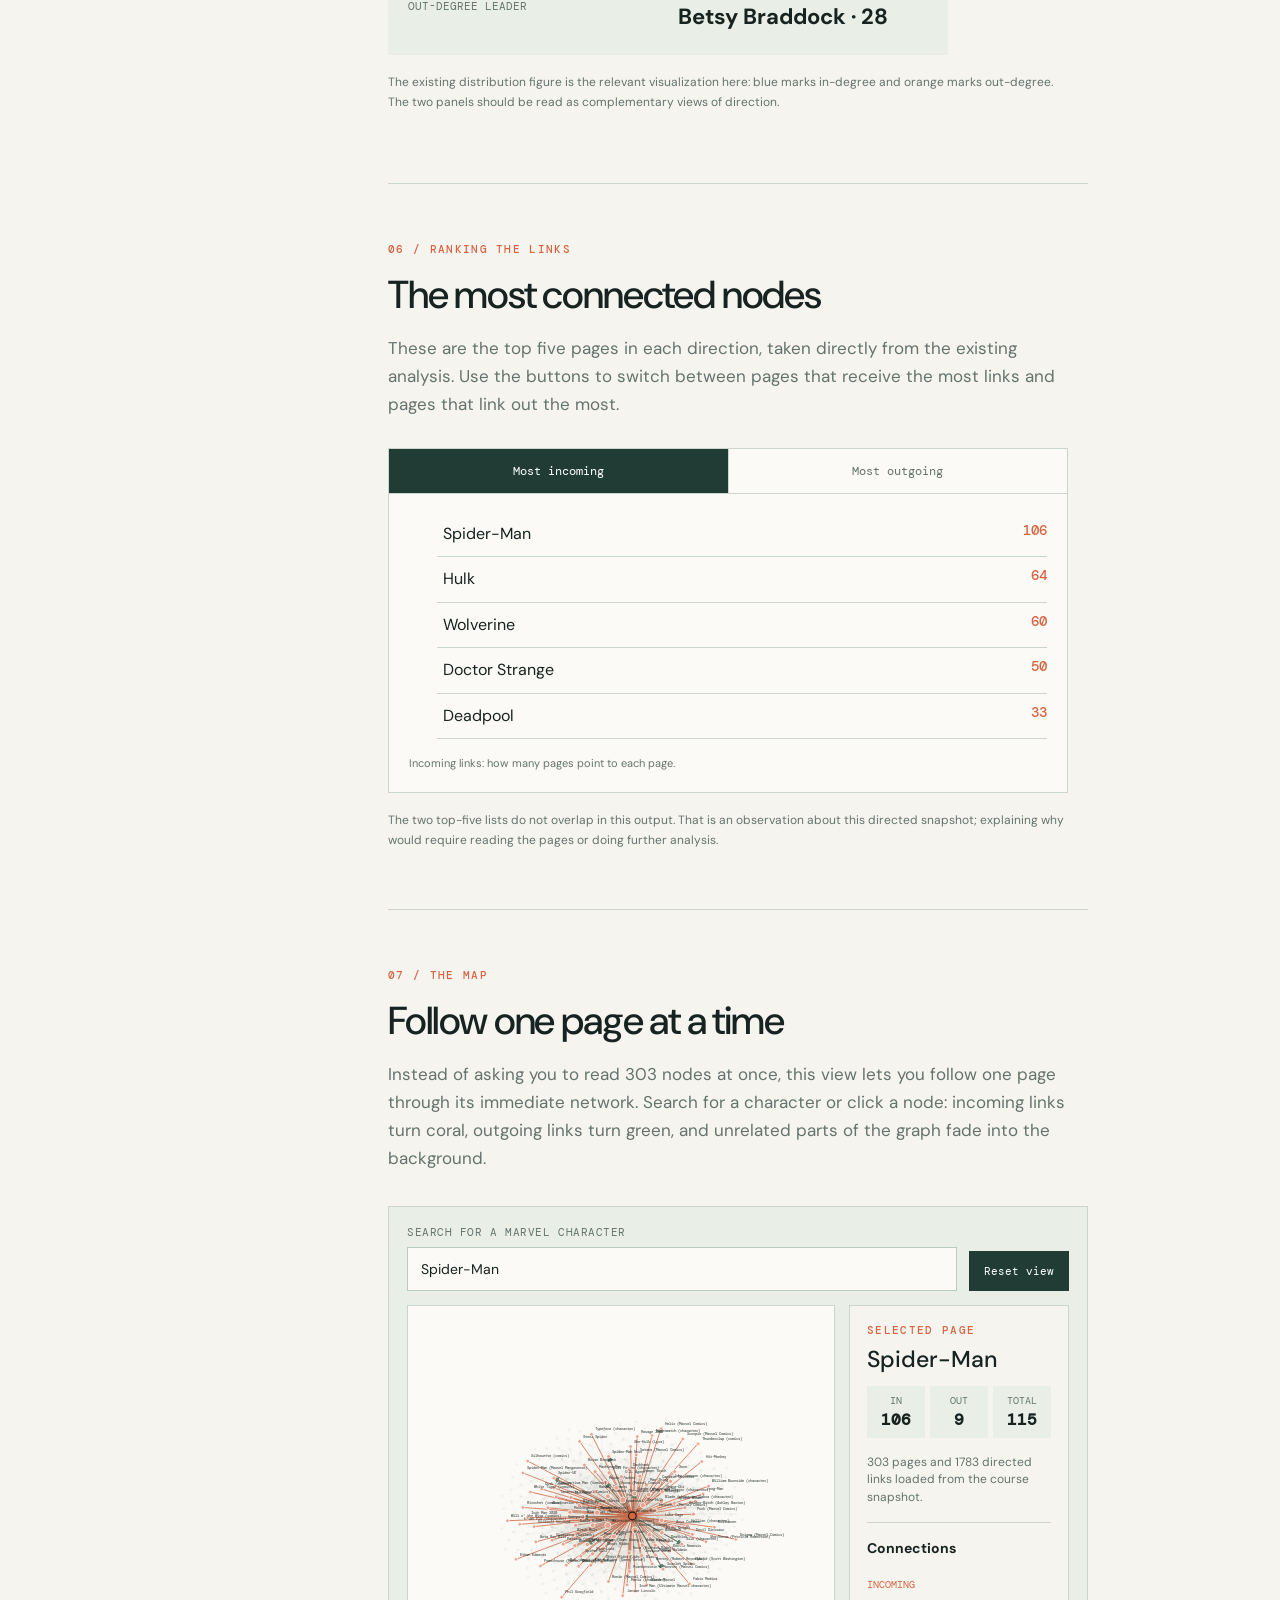
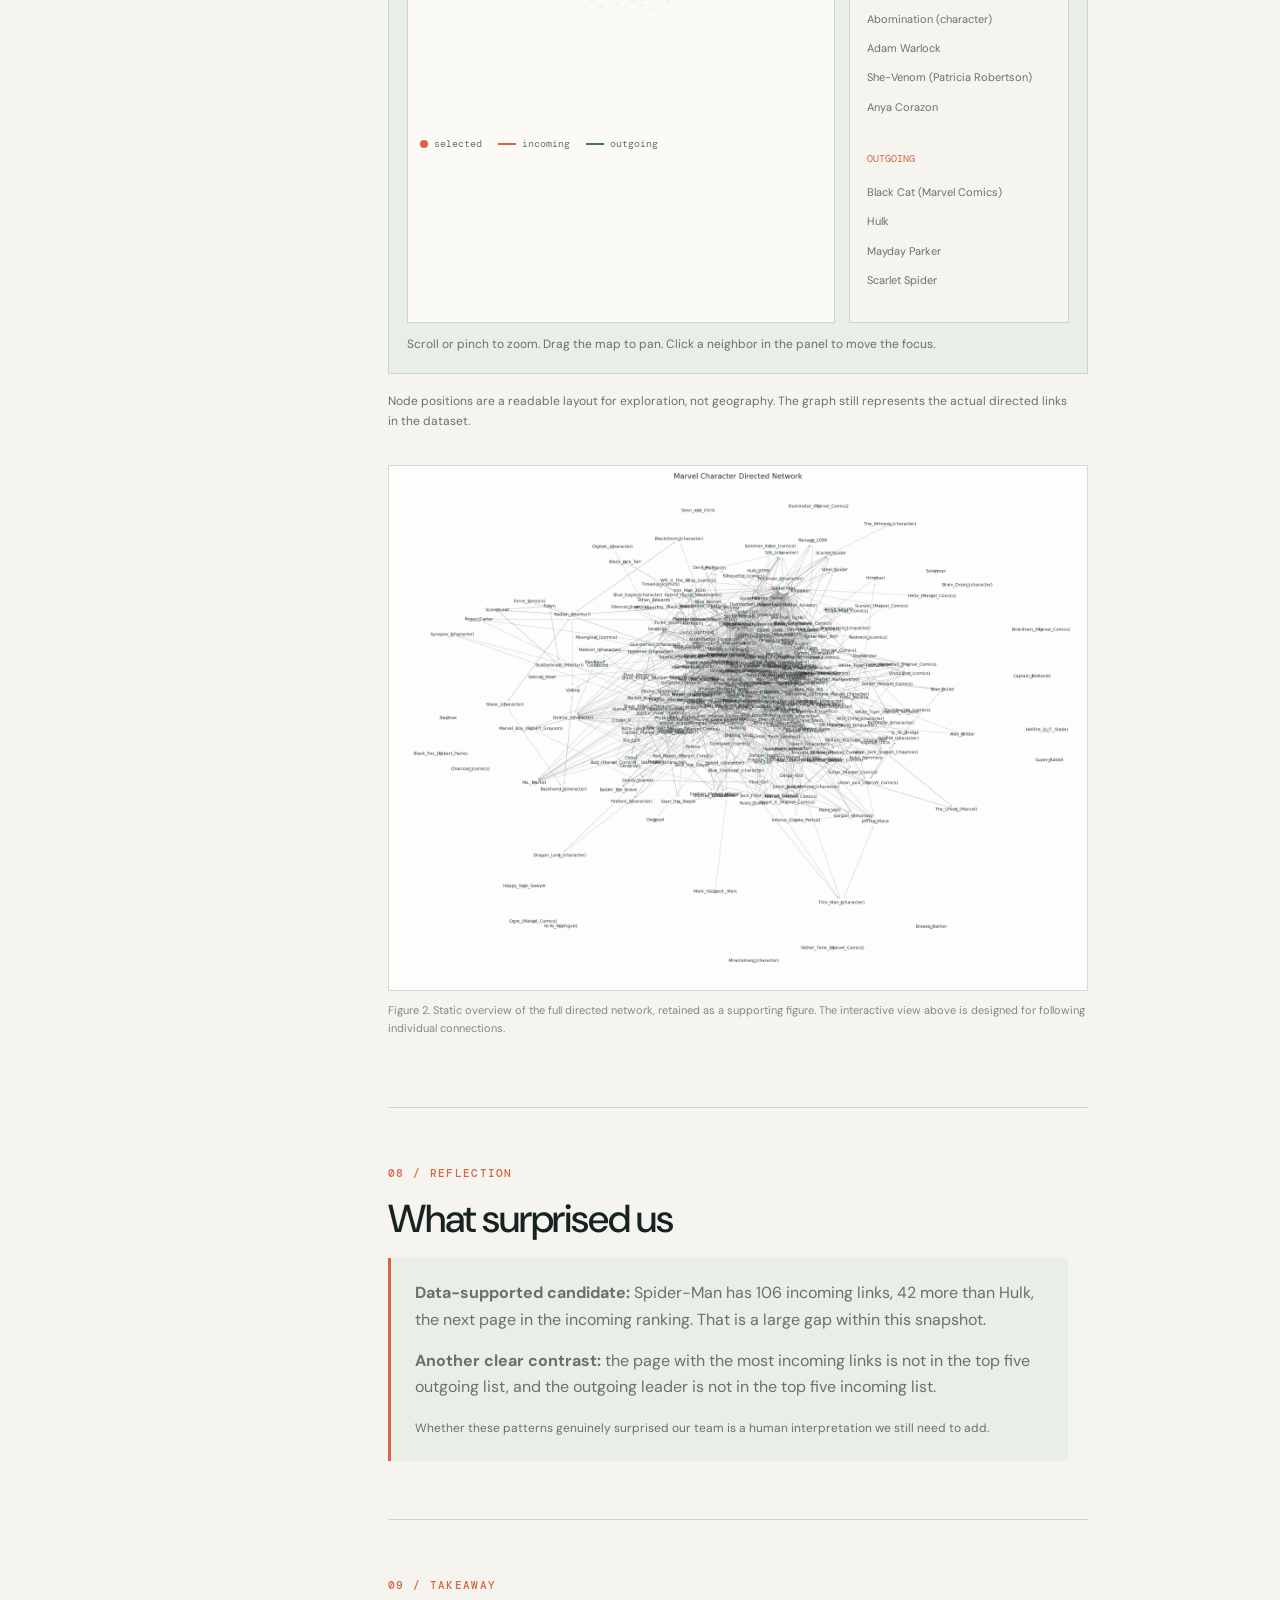
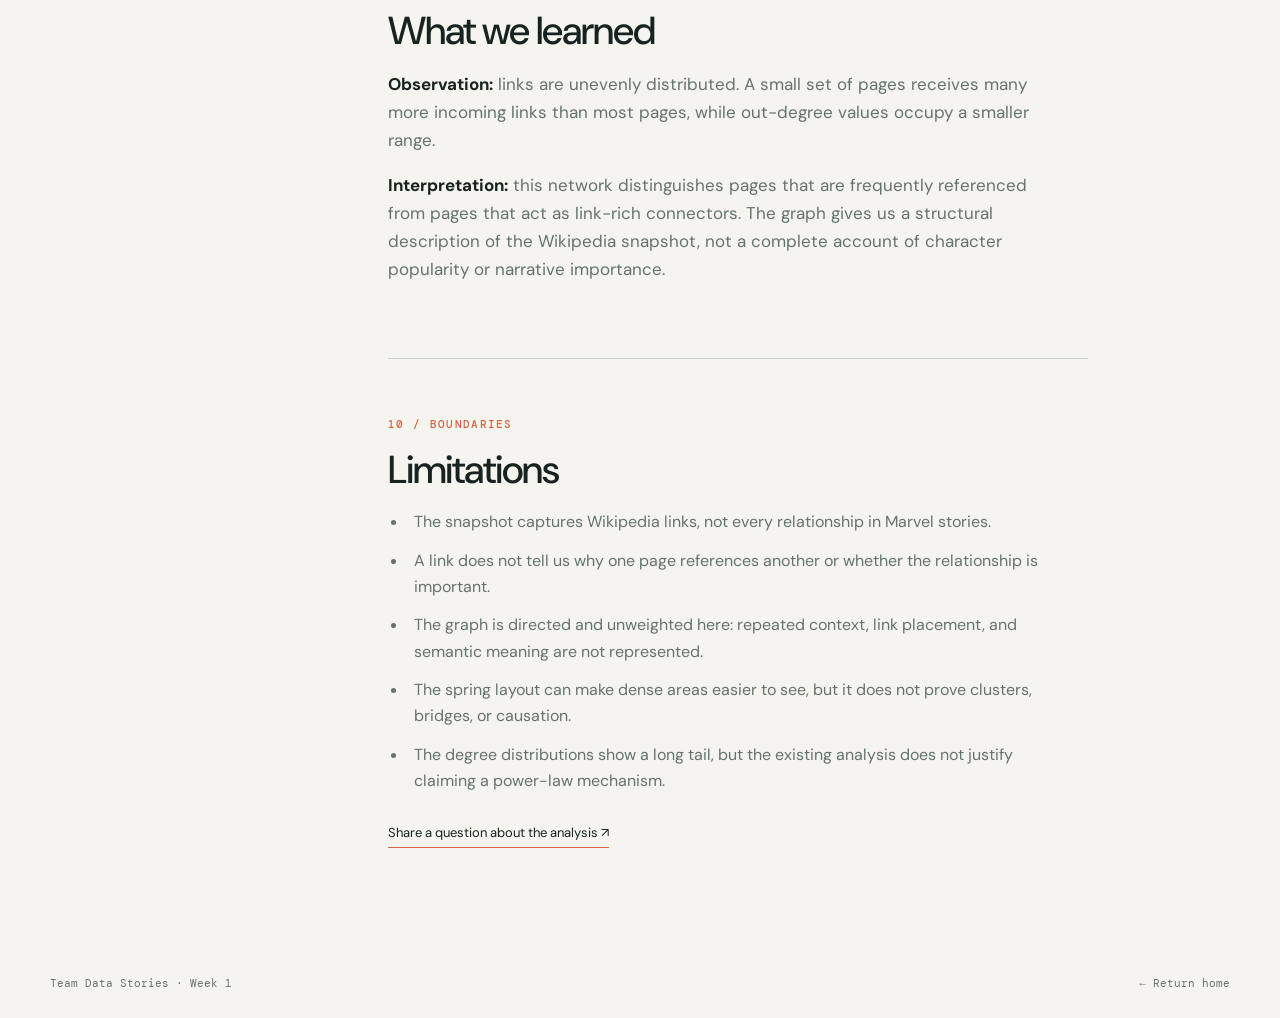
==== commit 6278d9ff: "Set Week 1 publication date" ====
--- a/week1.html
+++ b/week1.html
@@ -11,7 +11,7 @@
 <body class="article-page">
   <header class="site-header"><a class="brand" href="index.html" aria-label="Team Data Stories home"><span class="brand-mark">01</span><span>Team Data Stories</span></a><button class="menu-toggle" type="button" aria-expanded="false" aria-controls="site-nav">Menu</button><nav id="site-nav" class="site-nav" aria-label="Main navigation"><a href="index.html">Home</a><a href="index.html#stories">Weekly stories</a><a class="active" href="week1.html">Week 1</a><a href="index.html#feedback">Feedback</a></nav></header>
   <main><article>
-    <header class="article-hero"><div class="article-hero-inner page-grid"><div><p class="eyebrow">Week 1 / Data story</p><h1>The Marvel network:<br><em>who connects to whom?</em></h1><p class="article-dek">A first look at how 303 Wikipedia pages link to one another in the Marvel network.</p></div><div class="article-meta"><span>By Graph Explorer · JIANGNAN MAO</span><span>Published [DATE]</span></div></div></header>
+    <header class="article-hero"><div class="article-hero-inner page-grid"><div><p class="eyebrow">Week 1 / Data story</p><h1>The Marvel network:<br><em>who connects to whom?</em></h1><p class="article-dek">A first look at how 303 Wikipedia pages link to one another in the Marvel network.</p></div><div class="article-meta"><span>By Graph Explorer · JIANGNAN MAO</span><span>Published 07/09/2026</span></div></div></header>
     <div class="article-layout page-grid">
       <aside class="article-toc" aria-label="Article sections"><p class="section-kicker">In this story</p><a href="#question">Our question</a><a href="#dataset">The dataset</a><a href="#method">What we did</a><a href="#distribution">Degree distribution</a><a href="#direction">In-degree vs out-degree</a><a href="#hubs">Most connected nodes</a><a href="#visualization">Network visualization</a><a href="#surprise">What surprised us</a><a href="#learned">What we learned</a><a href="#limitations">Limitations</a></aside>
       <div class="article-body">
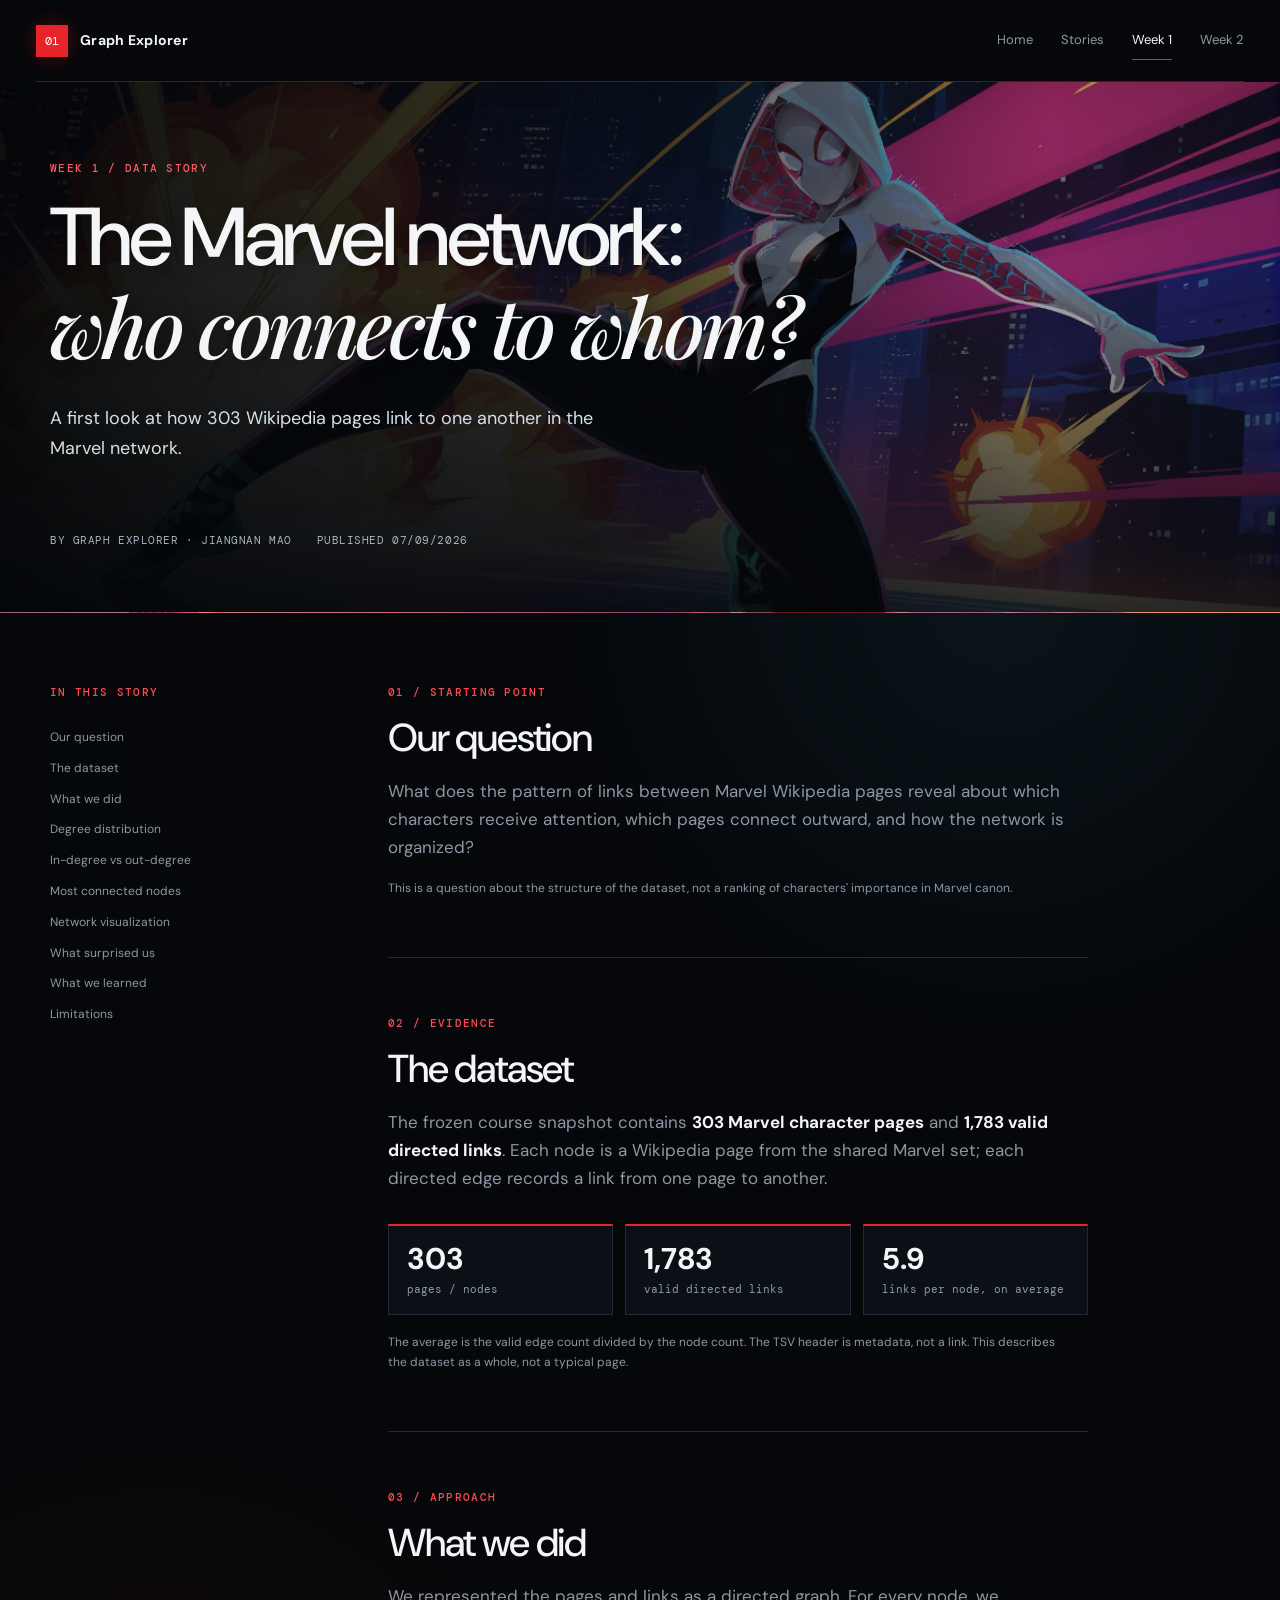
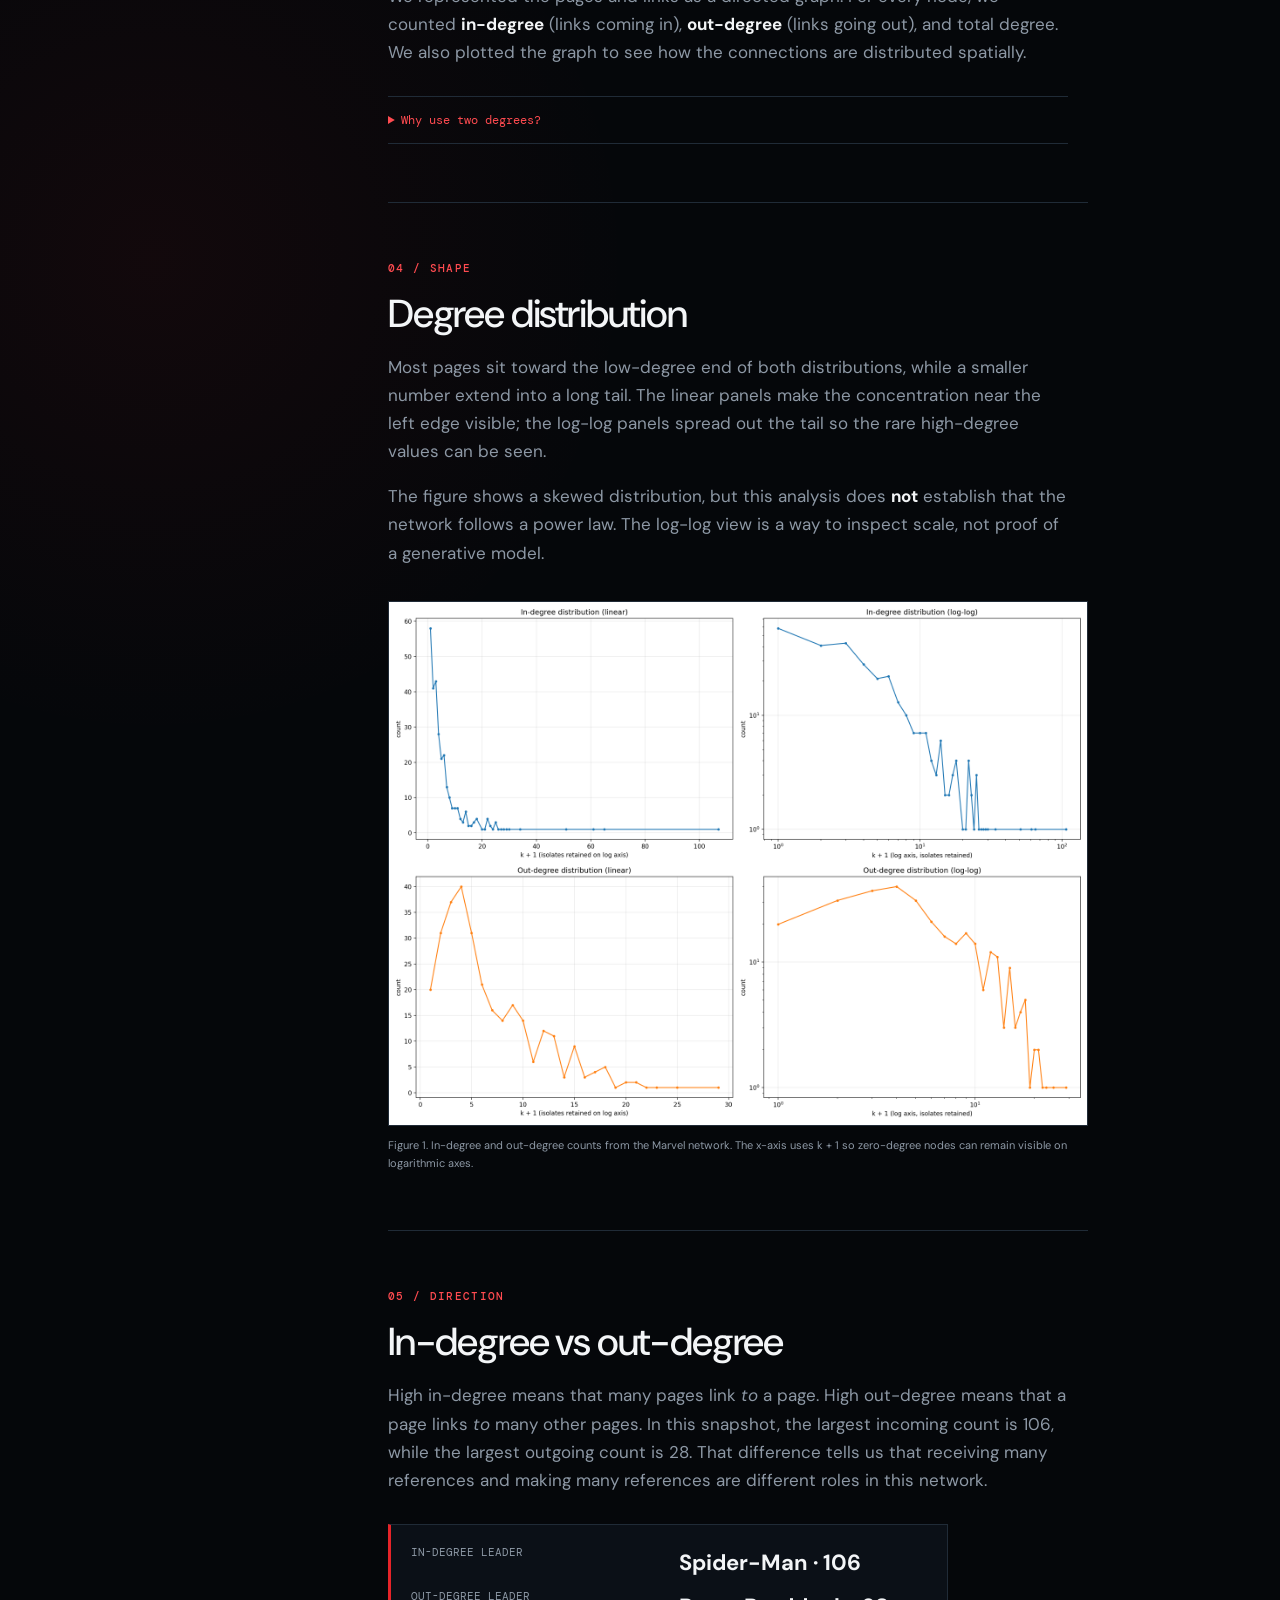
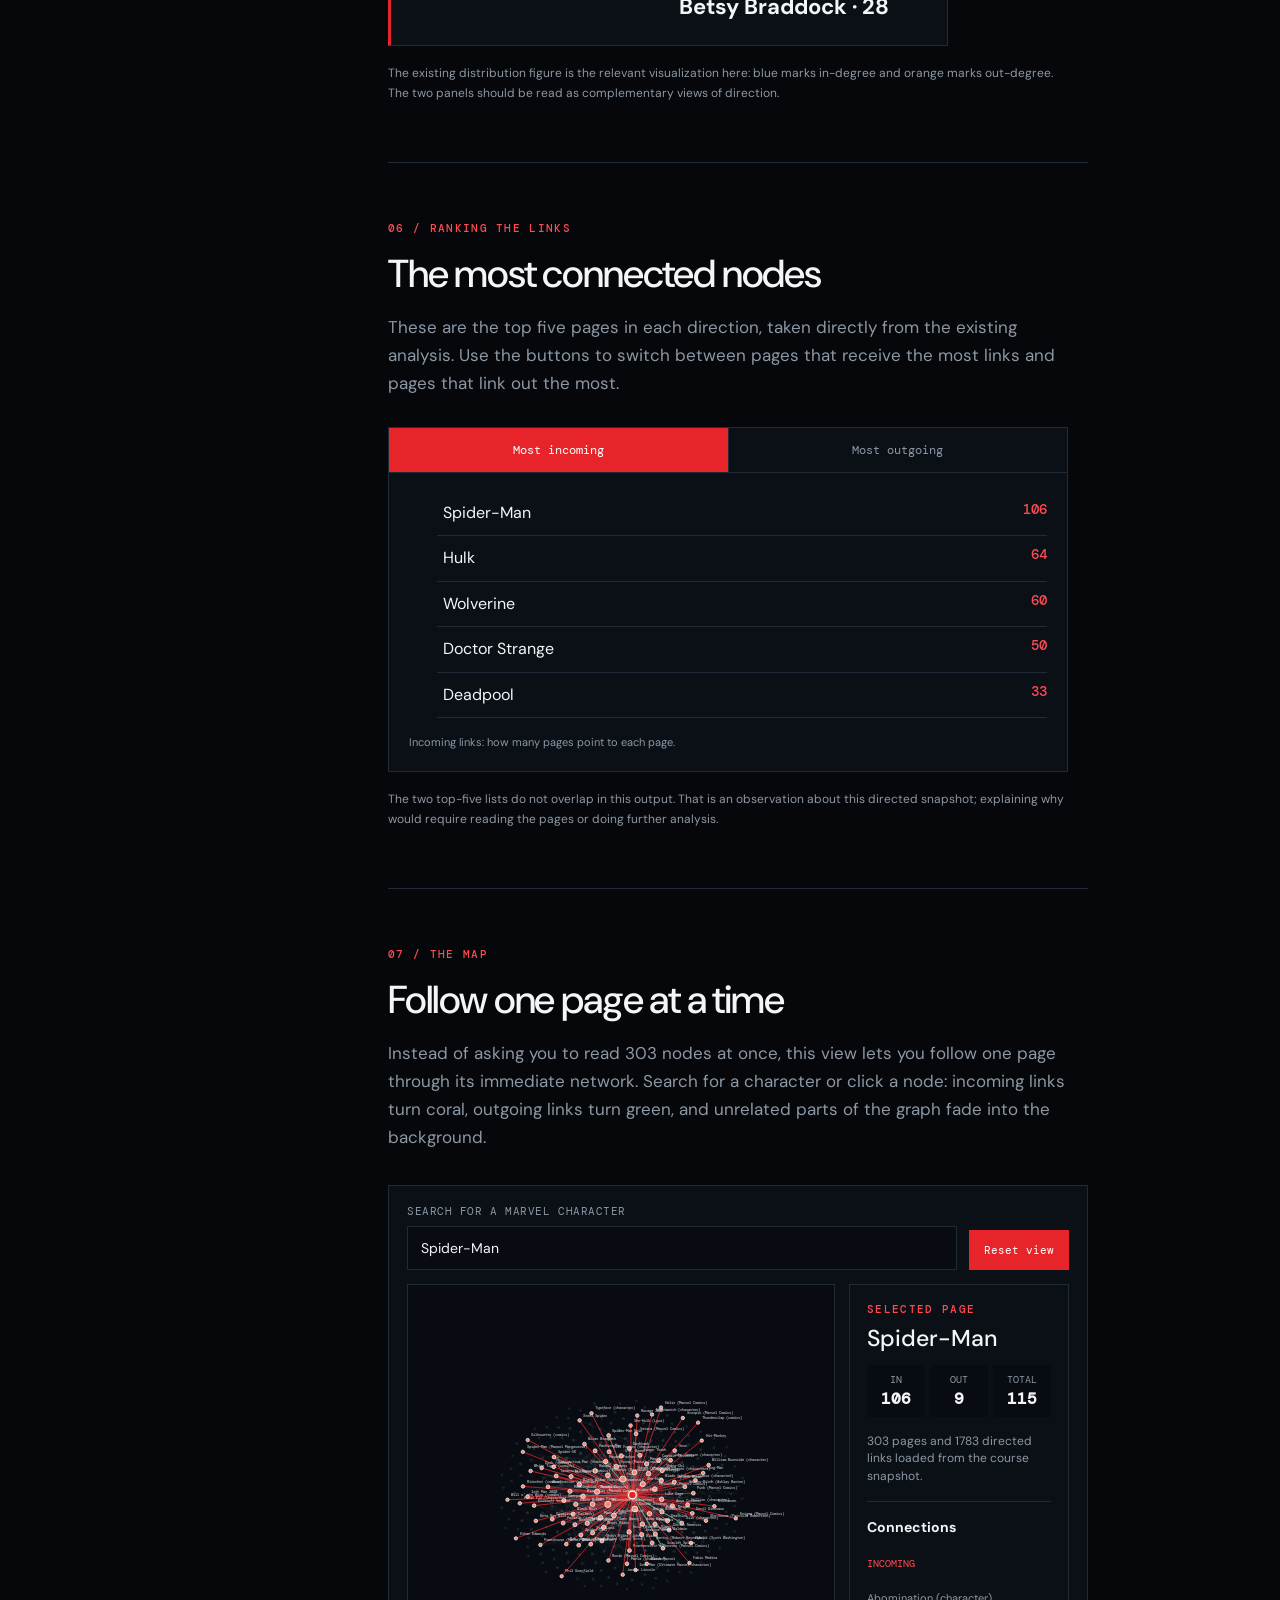
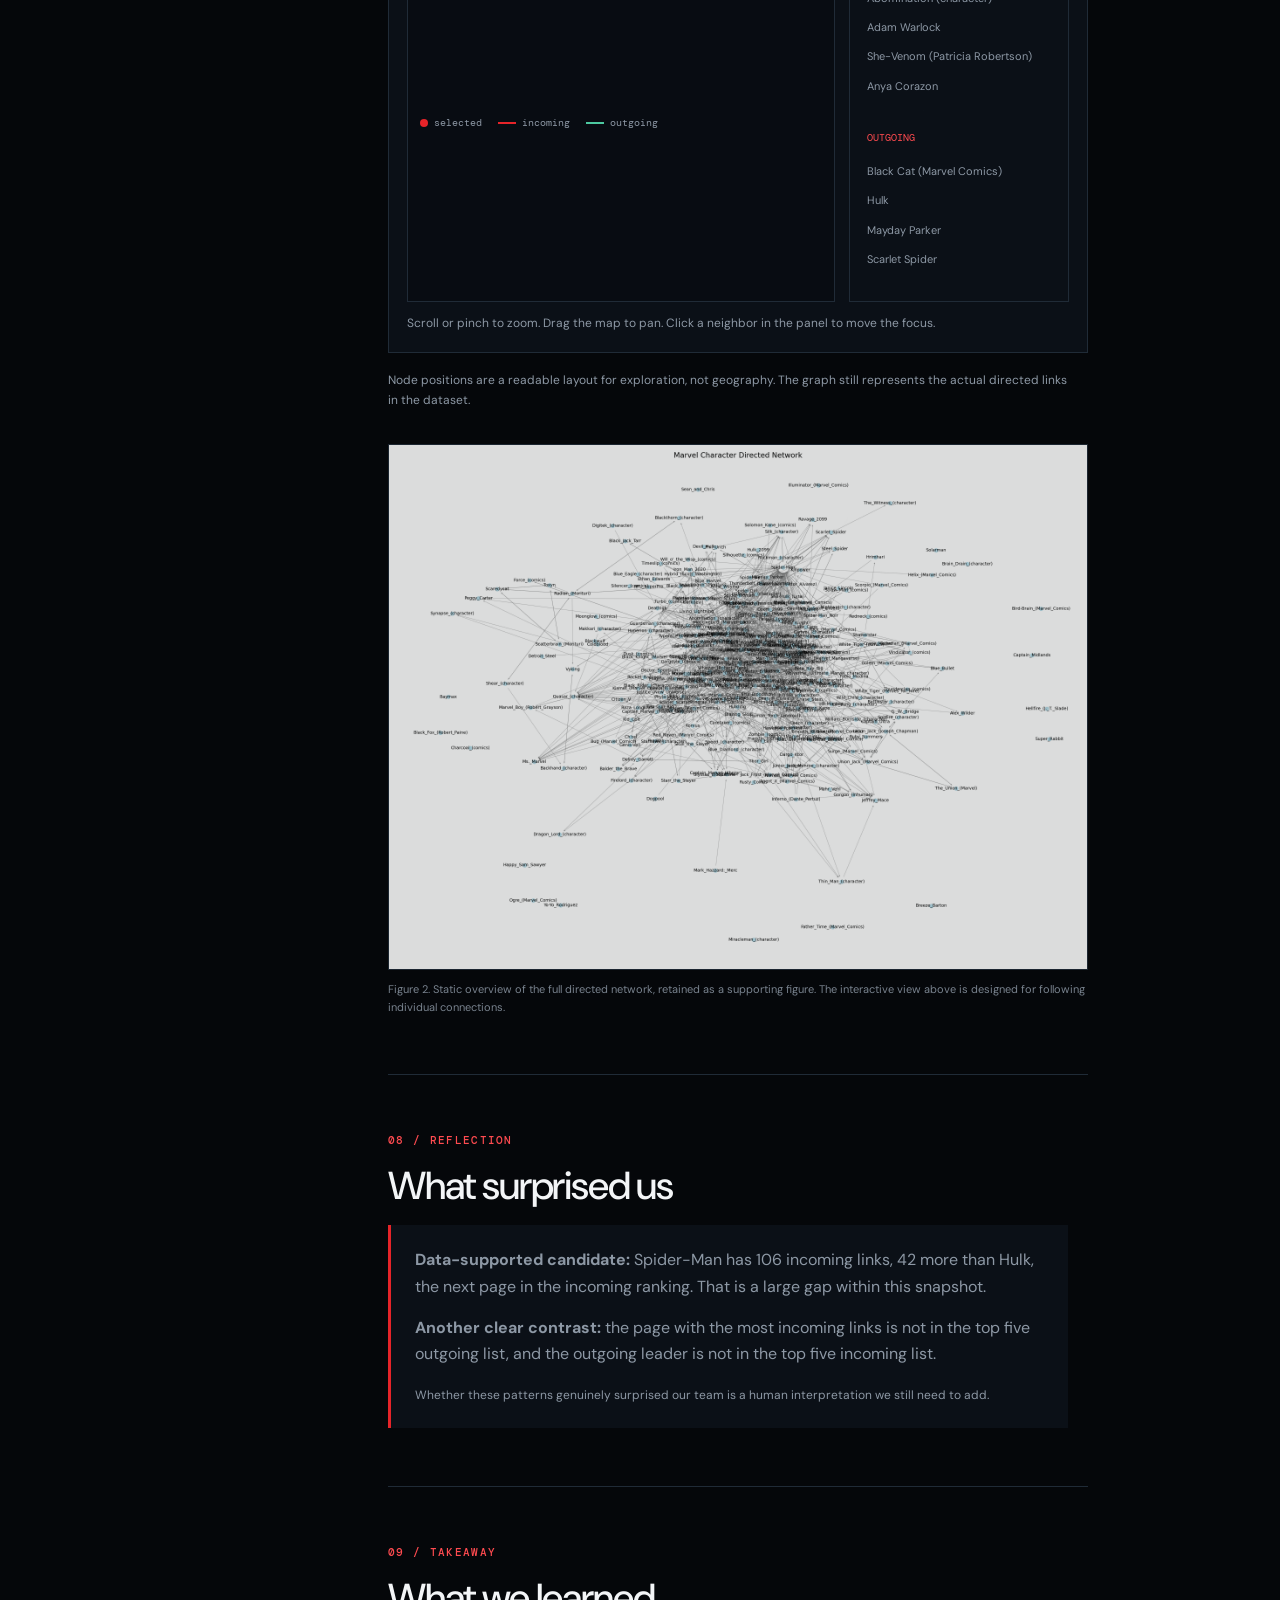
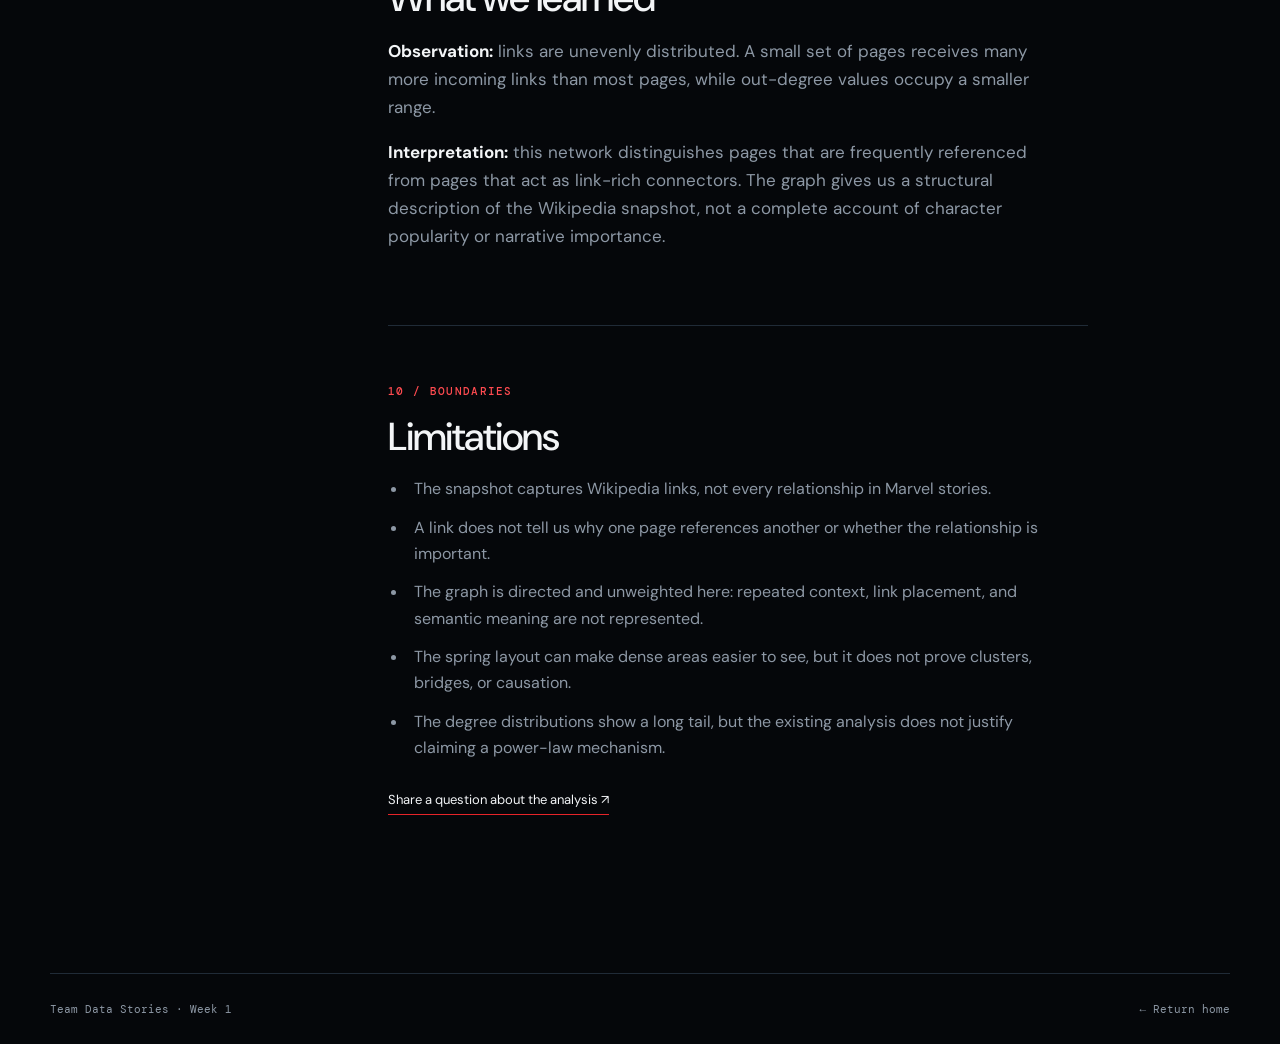
==== commit 076eabd0: "Publish complete Week 2 website" ====
--- a/week1.html
+++ b/week1.html
@@ -9,7 +9,7 @@
   <script src="script.js" defer></script>
 </head>
 <body class="article-page">
-  <header class="site-header"><a class="brand" href="index.html" aria-label="Team Data Stories home"><span class="brand-mark">01</span><span>Team Data Stories</span></a><button class="menu-toggle" type="button" aria-expanded="false" aria-controls="site-nav">Menu</button><nav id="site-nav" class="site-nav" aria-label="Main navigation"><a href="index.html">Home</a><a href="index.html#stories">Weekly stories</a><a class="active" href="week1.html">Week 1</a><a href="index.html#feedback">Feedback</a></nav></header>
+  <header class="site-header"><a class="brand" href="index.html" aria-label="Graph Explorer home"><span class="brand-mark">01</span><span>Graph Explorer</span></a><button class="menu-toggle" type="button" aria-expanded="false" aria-controls="site-nav">Menu</button><nav id="site-nav" class="site-nav" aria-label="Main navigation"><a href="index.html">Home</a><a href="index.html#stories">Stories</a><a class="active" href="week1.html">Week 1</a><a href="week2/week2.html">Week 2</a></nav></header>
   <main><article>
     <header class="article-hero"><div class="article-hero-inner page-grid"><div><p class="eyebrow">Week 1 / Data story</p><h1>The Marvel network:<br><em>who connects to whom?</em></h1><p class="article-dek">A first look at how 303 Wikipedia pages link to one another in the Marvel network.</p></div><div class="article-meta"><span>By Graph Explorer · JIANGNAN MAO</span><span>Published 07/09/2026</span></div></div></header>
     <div class="article-layout page-grid">
@@ -18,10 +18,10 @@
         <section id="question" class="article-section first-section"><p class="section-kicker">01 / Starting point</p><h2>Our question</h2><p class="story-copy">What does the pattern of links between Marvel Wikipedia pages reveal about which characters receive attention, which pages connect outward, and how the network is organized?</p><p class="note">This is a question about the structure of the dataset, not a ranking of characters' importance in Marvel canon.</p></section>
         <section id="dataset" class="article-section"><p class="section-kicker">02 / Evidence</p><h2>The dataset</h2><p class="story-copy">The frozen course snapshot contains <strong>303 Marvel character pages</strong> and <strong>1,783 valid directed links</strong>. Each node is a Wikipedia page from the shared Marvel set; each directed edge records a link from one page to another.</p><div class="stat-row"><div><strong>303</strong><span>pages / nodes</span></div><div><strong>1,783</strong><span>valid directed links</span></div><div><strong>5.9</strong><span>links per node, on average</span></div></div><p class="note">The average is the valid edge count divided by the node count. The TSV header is metadata, not a link. This describes the dataset as a whole, not a typical page.</p></section>
         <section id="method" class="article-section"><p class="section-kicker">03 / Approach</p><h2>What we did</h2><p class="story-copy">We represented the pages and links as a directed graph. For every node, we counted <strong>in-degree</strong> (links coming in), <strong>out-degree</strong> (links going out), and total degree. We also plotted the graph to see how the connections are distributed spatially.</p><details class="method-details"><summary>Why use two degrees?</summary><p>In-degree measures how often other pages point to a page. Out-degree measures how many pages a page points to. They answer different questions, so one should not be treated as a substitute for the other.</p></details></section>
-        <section id="distribution" class="article-section visual-section"><p class="section-kicker">04 / Shape</p><h2>Degree distribution</h2><p class="story-copy">Most pages sit toward the low-degree end of both distributions, while a smaller number extend into a long tail. The linear panels make the concentration near the left edge visible; the log-log panels spread out the tail so the rare high-degree values can be seen.</p><p class="story-copy">The figure shows a skewed distribution, but this analysis does <strong>not</strong> establish that the network follows a power law. The log-log view is a way to inspect scale, not proof of a generative model.</p><figure class="data-figure"><img src="marvel_degree_distributions.png" alt="Four panels showing in-degree and out-degree distributions on linear and log-log axes"><figcaption>Figure 1. In-degree and out-degree counts from the Marvel network. The x-axis uses k + 1 so zero-degree nodes can remain visible on logarithmic axes.</figcaption></figure></section>
+        <section id="distribution" class="article-section visual-section"><p class="section-kicker">04 / Shape</p><h2>Degree distribution</h2><p class="story-copy">Most pages sit toward the low-degree end of both distributions, while a smaller number extend into a long tail. The linear panels make the concentration near the left edge visible; the log-log panels spread out the tail so the rare high-degree values can be seen.</p><p class="story-copy">The figure shows a skewed distribution, but this analysis does <strong>not</strong> establish that the network follows a power law. The log-log view is a way to inspect scale, not proof of a generative model.</p><figure class="data-figure"><img src="social%20network/marvel_degree_distributions.png" alt="Four panels showing in-degree and out-degree distributions on linear and log-log axes"><figcaption>Figure 1. In-degree and out-degree counts from the Marvel network. The x-axis uses k + 1 so zero-degree nodes can remain visible on logarithmic axes.</figcaption></figure></section>
         <section id="direction" class="article-section visual-section"><p class="section-kicker">05 / Direction</p><h2>In-degree vs out-degree</h2><p class="story-copy">High in-degree means that many pages link <em>to</em> a page. High out-degree means that a page links <em>to</em> many other pages. In this snapshot, the largest incoming count is 106, while the largest outgoing count is 28. That difference tells us that receiving many references and making many references are different roles in this network.</p><div class="compare-callout"><span>In-degree leader</span><strong>Spider-Man · 106</strong><span>Out-degree leader</span><strong>Betsy Braddock · 28</strong></div><p class="note">The existing distribution figure is the relevant visualization here: blue marks in-degree and orange marks out-degree. The two panels should be read as complementary views of direction.</p></section>
         <section id="hubs" class="article-section"><p class="section-kicker">06 / Ranking the links</p><h2>The most connected nodes</h2><p class="story-copy">These are the top five pages in each direction, taken directly from the existing analysis. Use the buttons to switch between pages that receive the most links and pages that link out the most.</p><div class="node-explorer" data-node-explorer><div class="explorer-tabs" role="tablist" aria-label="Degree ranking"><button class="explorer-tab is-active" type="button" role="tab" aria-selected="true" data-degree-view="in">Most incoming</button><button class="explorer-tab" type="button" role="tab" aria-selected="false" data-degree-view="out">Most outgoing</button></div><div class="ranking-panel" data-ranking-panel="in"><ol class="ranking-list"><li><span>Spider-Man</span><strong>106</strong></li><li><span>Hulk</span><strong>64</strong></li><li><span>Wolverine</span><strong>60</strong></li><li><span>Doctor Strange</span><strong>50</strong></li><li><span>Deadpool</span><strong>33</strong></li></ol><p class="ranking-caption">Incoming links: how many pages point to each page.</p></div><div class="ranking-panel is-hidden" data-ranking-panel="out"><ol class="ranking-list"><li><span>Betsy Braddock</span><strong>28</strong></li><li><span>Cloak and Dagger</span><strong>24</strong></li><li><span>Adam Warlock</span><strong>22</strong></li><li><span>Venom</span><strong>21</strong></li><li><span>She-Hulk</span><strong>20</strong></li></ol><p class="ranking-caption">Outgoing links: how many pages each page points to.</p></div></div><p class="note">The two top-five lists do not overlap in this output. That is an observation about this directed snapshot; explaining why would require reading the pages or doing further analysis.</p></section>
-        <section id="visualization" class="article-section visual-section"><p class="section-kicker">07 / The map</p><h2>Follow one page at a time</h2><p class="story-copy">Instead of asking you to read 303 nodes at once, this view lets you follow one page through its immediate network. Search for a character or click a node: incoming links turn coral, outgoing links turn green, and unrelated parts of the graph fade into the background.</p><div class="network-explorer" data-network-explorer><div class="network-toolbar"><label class="network-search">Search for a Marvel character<input type="search" list="marvel-character-options" placeholder="Try Spider-Man..." data-network-search autocomplete="off"><datalist id="marvel-character-options"></datalist></label><button class="network-button" type="button" data-network-reset>Reset view</button></div><div class="network-layout"><div class="network-stage"><svg class="network-svg" data-network-svg viewBox="0 0 900 560" role="img" aria-labelledby="network-title network-description"><title id="network-title">Interactive directed Marvel Wikipedia network</title><desc id="network-description">Select a node to highlight its incoming and outgoing connections.</desc><defs><marker id="arrow-in" markerWidth="7" markerHeight="7" refX="6" refY="3.5" orient="auto"><path d="M0,0 L7,3.5 L0,7 Z" fill="#d76543"></path></marker><marker id="arrow-out" markerWidth="7" markerHeight="7" refX="6" refY="3.5" orient="auto"><path d="M0,0 L7,3.5 L0,7 Z" fill="#3c7663"></path></marker><marker id="arrow-neutral" markerWidth="7" markerHeight="7" refX="6" refY="3.5" orient="auto"><path d="M0,0 L7,3.5 L0,7 Z" fill="#aab7ae"></path></marker></defs><g data-network-canvas><g data-network-edges></g><g data-network-nodes></g></g></svg><div class="network-legend"><span><i class="legend-dot legend-selected"></i> selected</span><span><i class="legend-line legend-incoming"></i> incoming</span><span><i class="legend-line legend-outgoing"></i> outgoing</span></div></div><aside class="network-info" aria-live="polite" data-network-info><p class="section-kicker">Selected page</p><h3 data-network-name>Loading network...</h3><div class="network-degree"><span>in <strong data-network-in>—</strong></span><span>out <strong data-network-out>—</strong></span><span>total <strong data-network-total>—</strong></span></div><p class="network-status" data-network-status>Loading the 303-page network from the course data files.</p><div class="network-neighbors"><h4>Connections</h4><div class="neighbor-columns"><div><span>Incoming</span><ul data-network-in-list></ul></div><div><span>Outgoing</span><ul data-network-out-list></ul></div></div></div></aside></div><p class="network-help">Scroll or pinch to zoom. Drag the map to pan. Click a neighbor in the panel to move the focus.</p></div><p class="note">Node positions are a readable layout for exploration, not geography. The graph still represents the actual directed links in the dataset.</p><figure class="data-figure supporting-figure"><img src="marvel_directed_network.png" alt="Static overview of the directed Marvel network"><figcaption>Figure 2. Static overview of the full directed network, retained as a supporting figure. The interactive view above is designed for following individual connections.</figcaption></figure></section>
+        <section id="visualization" class="article-section visual-section"><p class="section-kicker">07 / The map</p><h2>Follow one page at a time</h2><p class="story-copy">Instead of asking you to read 303 nodes at once, this view lets you follow one page through its immediate network. Search for a character or click a node: incoming links turn coral, outgoing links turn green, and unrelated parts of the graph fade into the background.</p><div class="network-explorer" data-network-explorer><div class="network-toolbar"><label class="network-search">Search for a Marvel character<input type="search" list="marvel-character-options" placeholder="Try Spider-Man..." data-network-search autocomplete="off"><datalist id="marvel-character-options"></datalist></label><button class="network-button" type="button" data-network-reset>Reset view</button></div><div class="network-layout"><div class="network-stage"><svg class="network-svg" data-network-svg viewBox="0 0 900 560" role="img" aria-labelledby="network-title network-description"><title id="network-title">Interactive directed Marvel Wikipedia network</title><desc id="network-description">Select a node to highlight its incoming and outgoing connections.</desc><defs><marker id="arrow-in" markerWidth="7" markerHeight="7" refX="6" refY="3.5" orient="auto"><path d="M0,0 L7,3.5 L0,7 Z" fill="#d76543"></path></marker><marker id="arrow-out" markerWidth="7" markerHeight="7" refX="6" refY="3.5" orient="auto"><path d="M0,0 L7,3.5 L0,7 Z" fill="#3c7663"></path></marker><marker id="arrow-neutral" markerWidth="7" markerHeight="7" refX="6" refY="3.5" orient="auto"><path d="M0,0 L7,3.5 L0,7 Z" fill="#aab7ae"></path></marker></defs><g data-network-canvas><g data-network-edges></g><g data-network-nodes></g></g></svg><div class="network-legend"><span><i class="legend-dot legend-selected"></i> selected</span><span><i class="legend-line legend-incoming"></i> incoming</span><span><i class="legend-line legend-outgoing"></i> outgoing</span></div></div><aside class="network-info" aria-live="polite" data-network-info><p class="section-kicker">Selected page</p><h3 data-network-name>Loading network...</h3><div class="network-degree"><span>in <strong data-network-in>—</strong></span><span>out <strong data-network-out>—</strong></span><span>total <strong data-network-total>—</strong></span></div><p class="network-status" data-network-status>Loading the 303-page network from the course data files.</p><div class="network-neighbors"><h4>Connections</h4><div class="neighbor-columns"><div><span>Incoming</span><ul data-network-in-list></ul></div><div><span>Outgoing</span><ul data-network-out-list></ul></div></div></div></aside></div><p class="network-help">Scroll or pinch to zoom. Drag the map to pan. Click a neighbor in the panel to move the focus.</p></div><p class="note">Node positions are a readable layout for exploration, not geography. The graph still represents the actual directed links in the dataset.</p><figure class="data-figure supporting-figure"><img src="social%20network/marvel_directed_network.png" alt="Static overview of the directed Marvel network"><figcaption>Figure 2. Static overview of the full directed network, retained as a supporting figure. The interactive view above is designed for following individual connections.</figcaption></figure></section>
         <section id="surprise" class="article-section"><p class="section-kicker">08 / Reflection</p><h2>What surprised us</h2><div class="reflection-box"><p><strong>Data-supported candidate:</strong> Spider-Man has 106 incoming links, 42 more than Hulk, the next page in the incoming ranking. That is a large gap within this snapshot.</p><p><strong>Another clear contrast:</strong> the page with the most incoming links is not in the top five outgoing list, and the outgoing leader is not in the top five incoming list.</p><p class="note">Whether these patterns genuinely surprised our team is a human interpretation we still need to add.</p></div></section>
         <section id="learned" class="article-section"><p class="section-kicker">09 / Takeaway</p><h2>What we learned</h2><p class="story-copy"><strong>Observation:</strong> links are unevenly distributed. A small set of pages receives many more incoming links than most pages, while out-degree values occupy a smaller range.</p><p class="story-copy"><strong>Interpretation:</strong> this network distinguishes pages that are frequently referenced from pages that act as link-rich connectors. The graph gives us a structural description of the Wikipedia snapshot, not a complete account of character popularity or narrative importance.</p></section>
         <section id="limitations" class="article-section final-section"><p class="section-kicker">10 / Boundaries</p><h2>Limitations</h2><ul class="limitations-list"><li>The snapshot captures Wikipedia links, not every relationship in Marvel stories.</li><li>A link does not tell us why one page references another or whether the relationship is important.</li><li>The graph is directed and unweighted here: repeated context, link placement, and semantic meaning are not represented.</li><li>The spring layout can make dense areas easier to see, but it does not prove clusters, bridges, or causation.</li><li>The degree distributions show a long tail, but the existing analysis does not justify claiming a power-law mechanism.</li></ul><a class="text-link" href="index.html#feedback">Share a question about the analysis ↗</a></section>
--- a/styles.css
+++ b/styles.css
@@ -1,53 +1,64 @@
 @import url('https://fonts.googleapis.com/css2?family=DM+Mono:wght@400;500&family=DM+Sans:wght@400;500;700&family=Playfair+Display:ital,wght@0,500;0,600;1,500;1,600&display=swap');
 
-@media (max-width:760px) { .network-toolbar { display:block; }.network-button { width:100%; margin-top:10px; }.network-layout { grid-template-columns:1fr; }.network-svg { min-height:330px; }.network-info { display:grid; grid-template-columns:1fr 1fr; gap:0 14px; }.network-info .section-kicker,.network-info h3,.network-status,.network-neighbors { grid-column:1/-1; }.network-neighbors { margin-top:10px; }.neighbor-columns { grid-template-columns:1fr 1fr; }.stat-row { grid-template-columns:1fr; }.compare-callout { grid-template-columns:1fr; } }
-
-.article-hero { position:relative; width:100%; overflow:hidden; padding:0 !important; border-bottom:1px solid #496458; color:#f3f5ed; background:#122821 url('51cfdb553c2550a8dc43050802ce933a.png') center center / cover no-repeat; }
-.article-hero:before { content:''; position:absolute; inset:0; background:linear-gradient(90deg, rgba(5,14,24,.9) 0%, rgba(7,17,29,.74) 42%, rgba(7,17,29,.18) 78%, rgba(7,17,29,.3) 100%), linear-gradient(0deg, rgba(5,14,24,.72) 0%, rgba(5,14,24,.03) 56%); }
-.article-hero-inner { position:relative; z-index:1; min-height:530px; display:flex; flex-direction:column; justify-content:center; padding-top:78px; padding-bottom:64px; }
-.article-hero .eyebrow { color:#ffd25a; }.article-hero h1 { max-width:900px; margin-bottom:28px; font-size:clamp(48px,7vw,82px); text-shadow:0 2px 18px rgba(0,0,0,.24); }.article-dek { max-width:600px; color:#d7e4ec; font-size:18px; }.article-meta { display:flex; gap:25px; margin-top:52px; color:#c1d2dc; font:11px var(--mono); text-transform:uppercase; letter-spacing:.05em; }
-@media (max-width:760px) { .article-hero { padding:0 !important; background-position:62% center !important; }.article-hero-inner { min-height:470px; padding-top:58px; padding-bottom:44px; }.article-hero:before { background:linear-gradient(90deg, rgba(5,14,24,.92) 0%, rgba(7,17,29,.78) 62%, rgba(7,17,29,.3) 100%), linear-gradient(0deg, rgba(5,14,24,.72), rgba(5,14,24,.06)); }.article-meta { margin-top:38px; gap:10px; flex-wrap:wrap; } }
-@media (max-width:760px) { .article-layout { grid-template-columns:1fr !important; gap:36px; padding-top:48px; }.stat-row,.compare-callout { grid-template-columns:1fr !important; }.network-layout { grid-template-columns:1fr !important; } }
-
-.network-explorer { margin-top:34px; padding:18px; background:var(--cream); border:1px solid var(--line); }.network-toolbar { display:flex; align-items:end; gap:12px; margin-bottom:14px; }.network-search { flex:1; color:var(--muted); font:11px var(--mono); letter-spacing:.05em; text-transform:uppercase; }.network-search input { display:block; width:100%; margin-top:8px; padding:12px 13px; border:1px solid #b9cabe; background:#fbfaf6; color:var(--ink); font:14px var(--sans); }.network-search input:focus { outline:2px solid var(--accent); outline-offset:2px; }.network-button { border:1px solid var(--deep); padding:12px 14px; background:var(--deep); color:#fff; cursor:pointer; font:11px var(--mono); }.network-button:hover { background:var(--ink); }.network-layout { display:grid; grid-template-columns:minmax(0, 1fr) 220px; gap:14px; }.network-stage { min-width:0; background:#fbfaf6; border:1px solid var(--line); overflow:hidden; }.network-svg { display:block; width:100%; min-height:420px; height:auto; touch-action:none; cursor:grab; }.network-svg:active { cursor:grabbing; }.network-edge { stroke:#b8c4bc; stroke-width:.7; opacity:.22; marker-end:url(#arrow-neutral); transition:opacity .2s, stroke .2s, stroke-width .2s; }.network-edge.is-dimmed { opacity:.035; }.network-edge.is-related { opacity:.92; stroke-width:1.8; }.network-edge.is-incoming { stroke:var(--accent); marker-end:url(#arrow-in); }.network-edge.is-outgoing { stroke:#3c7663; marker-end:url(#arrow-out); }.network-node { cursor:pointer; outline:none; }.network-node-dot { fill:#b9c6bd; stroke:#fbfaf6; stroke-width:1.5; transition:fill .2s, opacity .2s, stroke .2s, r .2s; }.network-node-label { fill:var(--muted); font:9px var(--mono); pointer-events:none; opacity:.72; }.network-node-label.is-hidden-label { display:none; }.network-node.is-dimmed { opacity:.16; }.network-node.is-neighbor .network-node-dot { fill:#e8a18b; stroke:#fff; }.network-node.is-selected .network-node-dot { fill:var(--accent); stroke:var(--ink); stroke-width:2.5; }.network-node.is-selected .network-node-label,.network-node.is-neighbor .network-node-label { display:block; fill:var(--ink); font-weight:500; }.network-node:focus-visible .network-node-dot { stroke:#fff; stroke-width:3; }.network-info { padding:17px; background:var(--paper); border:1px solid var(--line); }.network-info .section-kicker { margin-bottom:10px; }.network-info h3 { margin-bottom:14px; font-size:23px; overflow-wrap:anywhere; }.network-degree { display:grid; grid-template-columns:repeat(3, 1fr); gap:5px; margin-bottom:16px; }.network-degree span { padding:8px 5px; background:var(--cream); color:var(--muted); text-align:center; font:10px var(--mono); text-transform:uppercase; }.network-degree strong { display:block; margin-top:2px; color:var(--ink); font-size:16px; }.network-status { color:var(--muted); font-size:12px; line-height:1.45; }.network-neighbors { border-top:1px solid var(--line); margin-top:16px; padding-top:14px; }.network-neighbors h4 { margin:0 0 10px; font-size:14px; }.neighbor-columns { display:grid; grid-template-columns:1fr; gap:12px; }.neighbor-columns > div > span { color:var(--accent); font:10px var(--mono); text-transform:uppercase; }.neighbor-columns ul { max-height:130px; overflow:auto; margin:5px 0 0; padding:0; list-style:none; }.neighbor-columns li { margin:3px 0; }.neighbor-columns button { padding:0; border:0; border-bottom:1px solid transparent; background:transparent; color:var(--muted); cursor:pointer; text-align:left; font:11px var(--sans); }.neighbor-columns button:hover { color:var(--accent); border-color:var(--accent); }.neighbor-empty { color:var(--muted); font-size:11px; }.network-legend { display:flex; flex-wrap:wrap; gap:16px; padding:11px 12px 10px; color:var(--muted); font:10px var(--mono); }.network-legend span { display:flex; align-items:center; gap:6px; }.legend-dot { display:inline-block; width:8px; height:8px; border-radius:50%; }.legend-selected { background:var(--accent); }.legend-line { display:inline-block; width:18px; height:2px; }.legend-incoming { background:var(--accent); }.legend-outgoing { background:#3c7663; }.network-help { margin:12px 0 0; color:var(--muted); font-size:12px; }.supporting-figure { margin-top:42px; opacity:.82; }
-
-.story-copy { max-width:680px; color:var(--muted); font-size:17px; }.story-copy strong { color:var(--ink); }.note { max-width:680px; margin:18px 0 0; color:var(--muted); font-size:12px; }.stat-row { display:grid; grid-template-columns:repeat(3, 1fr); gap:12px; margin:32px 0 0; }.stat-row div { padding:18px; background:var(--cream); border-top:2px solid var(--accent); }.stat-row strong { display:block; font-size:30px; line-height:1; }.stat-row span { display:block; margin-top:8px; color:var(--muted); font:11px var(--mono); }.method-details { max-width:680px; margin-top:30px; border-top:1px solid var(--line); border-bottom:1px solid var(--line); }.method-details summary { cursor:pointer; padding:15px 0; color:var(--accent); font:12px var(--mono); }.method-details p { margin:0 0 18px; color:var(--muted); font-size:14px; }.compare-callout { display:grid; grid-template-columns:1fr 1fr; gap:8px 20px; max-width:560px; margin:30px 0 0; padding:20px; background:var(--cream); }.compare-callout span { color:var(--muted); font:11px var(--mono); text-transform:uppercase; }.compare-callout strong { font-size:22px; }.node-explorer { max-width:680px; margin-top:30px; border:1px solid var(--line); background:#fbfaf6; }.explorer-tabs { display:flex; gap:0; border-bottom:1px solid var(--line); }.explorer-tab { flex:1; border:0; border-right:1px solid var(--line); padding:14px 12px; background:transparent; color:var(--muted); cursor:pointer; font:12px var(--mono); }.explorer-tab:last-child { border-right:0; }.explorer-tab.is-active { background:var(--deep); color:#fff; }.ranking-panel { padding:18px 20px 20px; }.ranking-panel.is-hidden { display:none; }.ranking-list { margin:0; padding-left:28px; }.ranking-list li { display:flex; justify-content:space-between; gap:20px; padding:9px 0 9px 6px; border-bottom:1px solid var(--line); }.ranking-list li::marker { color:var(--accent); font:12px var(--mono); }.ranking-list strong { color:var(--accent); font:500 14px var(--mono); }.ranking-caption { margin:15px 0 0; color:var(--muted); font-size:11px; }.reflection-box { max-width:680px; padding:22px 24px; border-left:3px solid var(--accent); background:var(--cream); }.reflection-box p { margin-bottom:15px; color:var(--muted); }.reflection-box p:last-child { margin-bottom:0; }.limitations-list { max-width:680px; margin:0; padding-left:20px; color:var(--muted); }.limitations-list li { margin-bottom:12px; padding-left:6px; }
-
-:root { --ink:#172320; --muted:#65736d; --paper:#f5f4ef; --cream:#e9eee7; --accent:#d76543; --line:#ccd5cd; --deep:#213c34; --serif:'Playfair Display', Georgia, serif; --sans:'DM Sans', Arial, sans-serif; --mono:'DM Mono', monospace; }
+:root {
+  --ink:#f3f5f7; --muted:#8d98a5; --paper:#05070a; --cream:#111923; --panel:#0b1017;
+  --accent:#e62429; --accent-bright:#ff4b50; --cyan:#4cc9f0; --line:#202b37; --deep:#111923;
+  --serif:'Playfair Display', Georgia, serif; --sans:'DM Sans', Arial, sans-serif; --mono:'DM Mono', monospace;
+}
 * { box-sizing:border-box; }
 html { scroll-behavior:smooth; }
-body { margin:0; background:var(--paper); color:var(--ink); font-family:var(--sans); line-height:1.65; }
+body { margin:0; background:radial-gradient(circle at 78% 8%, rgba(76,201,240,.07), transparent 28rem), radial-gradient(circle at 12% 25%, rgba(230,36,41,.06), transparent 30rem), var(--paper); color:var(--ink); font-family:var(--sans); line-height:1.65; }
+body::before { position:fixed; inset:0; z-index:-1; pointer-events:none; opacity:.18; background-image:linear-gradient(rgba(255,255,255,.025) 1px, transparent 1px), linear-gradient(90deg, rgba(255,255,255,.025) 1px, transparent 1px); background-size:72px 72px; content:''; mask-image:linear-gradient(to bottom, #000, transparent 72%); }
 a { color:inherit; text-decoration:none; }
 .page-grid { width:min(1180px, calc(100% - 72px)); margin:0 auto; }
-.site-header { display:flex; align-items:center; justify-content:space-between; width:min(1280px, calc(100% - 72px)); margin:0 auto; min-height:82px; border-bottom:1px solid var(--line); }
-.brand { display:flex; align-items:center; gap:12px; font-size:14px; font-weight:700; letter-spacing:.02em; }
-.brand-mark { display:grid; place-items:center; width:32px; height:32px; background:var(--accent); color:#fff; font:12px var(--mono); }
-.site-nav { display:flex; gap:28px; font-size:13px; color:var(--muted); }
-.site-nav a { padding:8px 0; border-bottom:1px solid transparent; }
+.site-header { position:relative; z-index:5; display:flex; align-items:center; justify-content:space-between; width:min(1280px, calc(100% - 72px)); min-height:82px; margin:0 auto; border-bottom:1px solid var(--line); }
+.brand { display:flex; align-items:center; gap:12px; color:var(--ink); font-size:14px; font-weight:700; letter-spacing:.02em; }
+.brand-mark { display:grid; place-items:center; width:32px; height:32px; background:var(--accent); color:#fff; font:12px var(--mono); box-shadow:0 0 22px rgba(230,36,41,.28); }
+.site-nav { display:flex; gap:28px; color:var(--muted); font-size:13px; }
+.site-nav a { padding:8px 0; border-bottom:1px solid transparent; transition:color .2s, border-color .2s; }
 .site-nav a:hover,.site-nav a.active { color:var(--ink); border-color:var(--accent); }
-.menu-toggle { display:none; border:1px solid var(--line); background:transparent; padding:8px 12px; font:12px var(--mono); }
-.hero { display:grid; grid-template-columns:1.1fr .9fr; gap:7%; align-items:center; padding:110px 0 126px; }
-.eyebrow,.section-kicker,.tag { margin:0 0 18px; color:var(--accent); font:500 11px var(--mono); letter-spacing:.12em; text-transform:uppercase; }
+.menu-toggle { display:none; border:1px solid var(--line); background:var(--panel); color:var(--ink); padding:8px 12px; font:12px var(--mono); }
+.eyebrow,.section-kicker,.tag { margin:0 0 18px; color:var(--accent-bright); font:500 11px var(--mono); letter-spacing:.12em; text-transform:uppercase; }
 h1,h2,h3,p { margin-top:0; }
 h1,h2,h3 { line-height:1.08; font-weight:500; }
 h1 { margin-bottom:28px; font-size:clamp(48px, 7vw, 88px); letter-spacing:-.045em; }
 h1 em,h2 em { font-family:var(--serif); font-weight:500; }
-.hero-lede { max-width:560px; margin-bottom:34px; font-size:18px; color:var(--muted); }
+.hero { position:relative; display:grid; grid-template-columns:1.1fr .9fr; gap:7%; align-items:center; min-height:660px; padding:100px 0 110px; }
+.hero::after { position:absolute; right:6%; top:14%; width:330px; height:330px; border:1px solid rgba(76,201,240,.13); border-radius:50%; box-shadow:0 0 90px rgba(76,201,240,.06); content:''; pointer-events:none; }
+.hero-copy { position:relative; z-index:1; }
+.hero-lede { max-width:560px; margin-bottom:34px; color:var(--muted); font-size:20px; }
 .hero-actions { display:flex; align-items:center; gap:25px; }
-.button { display:inline-flex; align-items:center; gap:18px; padding:13px 18px; font-size:13px; font-weight:700; transition:transform .2s ease, background .2s ease; }
+.button { display:inline-flex; align-items:center; gap:18px; padding:13px 18px; border:1px solid transparent; font-size:13px; font-weight:700; transition:transform .2s, background .2s, border-color .2s; }
 .button:hover { transform:translateY(-2px); }
-.button-dark { background:var(--ink); color:#fff; }.button-light { background:#fff; color:var(--ink); }
-.text-link { border-bottom:1px solid var(--accent); padding-bottom:4px; font-size:13px; }
-.hero-graphic { position:relative; aspect-ratio:1/1; max-width:450px; margin-left:auto; background:var(--cream); overflow:hidden; }
-.hero-graphic:before { content:''; position:absolute; inset:13%; border:1px solid #b9cabe; border-radius:50%; }
-.orbit { position:absolute; border:1px solid #b9cabe; border-radius:50%; }.orbit-one { inset:27% 7%; transform:rotate(36deg); }.orbit-two { inset:8% 28%; transform:rotate(-43deg); }
-.node { position:absolute; width:14px; height:14px; border-radius:50%; background:var(--accent); z-index:2; }.node-a{top:23%;left:23%}.node-b{top:42%;left:51%}.node-c{top:68%;left:25%}.node-d{top:25%;right:19%}.node-e{bottom:16%;right:27%}.node-f{top:62%;right:11%;width:8px;height:8px;background:var(--deep)}
-.line { position:absolute; height:1px; background:#8aa599; transform-origin:left; z-index:1; }.line-one{width:180px;top:27%;left:25%;transform:rotate(27deg)}.line-two{width:150px;top:45%;left:52%;transform:rotate(53deg)}.line-three{width:155px;top:69%;left:27%;transform:rotate(-18deg)}.line-four{width:195px;top:28%;left:26%;transform:rotate(-3deg)}
-.graphic-label { position:absolute; font:11px var(--mono); color:var(--muted); }.label-top{top:10%;right:10%}.label-bottom{bottom:9%;left:11%}
-.intro-strip { display:grid; grid-template-columns:1fr 2.1fr; gap:7%; padding:35px 0 42px; border-top:1px solid var(--line); border-bottom:1px solid var(--line); }.intro-text { max-width:760px; margin-bottom:12px; font-size:24px; line-height:1.35; }.muted { color:var(--muted); font-size:13px; }
+.button-dark { background:var(--accent); color:#fff; box-shadow:0 0 24px rgba(230,36,41,.2); }
+.button-light { border-color:rgba(255,255,255,.18); background:transparent; color:#fff; }
+.text-link { border-bottom:1px solid var(--accent); padding-bottom:4px; color:var(--ink); font-size:13px; }
+.hero-graphic { position:relative; z-index:1; aspect-ratio:1/1; max-width:450px; margin-left:auto; overflow:hidden; border:1px solid rgba(76,201,240,.15); background:radial-gradient(circle at 50% 50%, rgba(76,201,240,.12), transparent 52%), var(--panel); box-shadow:0 0 80px rgba(76,201,240,.06); }
+.hero-graphic:before { position:absolute; inset:13%; border:1px solid rgba(76,201,240,.26); border-radius:50%; content:''; }
+.orbit { position:absolute; border:1px solid rgba(76,201,240,.24); border-radius:50%; }.orbit-one { inset:27% 7%; transform:rotate(36deg); }.orbit-two { inset:8% 28%; transform:rotate(-43deg); }
+.node { position:absolute; z-index:2; width:14px; height:14px; border-radius:50%; background:var(--accent); box-shadow:0 0 18px rgba(230,36,41,.65); }.node-a{top:23%;left:23%}.node-b{top:42%;left:51%}.node-c{top:68%;left:25%}.node-d{top:25%;right:19%}.node-e{bottom:16%;right:27%}.node-f{top:62%;right:11%;width:8px;height:8px;background:var(--cyan);box-shadow:0 0 18px rgba(76,201,240,.7)}
+.line { position:absolute; z-index:1; height:1px; background:rgba(76,201,240,.4); transform-origin:left; }.line-one{width:180px;top:27%;left:25%;transform:rotate(27deg)}.line-two{width:150px;top:45%;left:52%;transform:rotate(53deg)}.line-three{width:155px;top:69%;left:27%;transform:rotate(-18deg)}.line-four{width:195px;top:28%;left:26%;transform:rotate(-3deg)}
+.graphic-label { position:absolute; color:var(--muted); font:11px var(--mono); }.label-top{top:10%;right:10%}.label-bottom{bottom:9%;left:11%}
+.intro-strip { display:grid; grid-template-columns:1fr 2.1fr; gap:7%; padding:35px 0 42px; border-top:1px solid var(--line); border-bottom:1px solid var(--line); }
+.intro-text { max-width:760px; margin-bottom:12px; color:var(--ink); font-size:24px; line-height:1.35; }.muted { color:var(--muted); font-size:13px; }
 .stories-section { padding:120px 0 135px; }.section-heading { display:grid; grid-template-columns:1fr 2.1fr; gap:7%; align-items:end; margin-bottom:40px; }.section-heading .section-kicker { align-self:start; }.section-heading h2 { margin:0; font-size:clamp(38px,5vw,62px); letter-spacing:-.04em; }.section-heading .muted { grid-column:2; margin:0; }
-.story-list { border-top:1px solid var(--line); }.story-card { display:grid; grid-template-columns:90px 1fr auto; gap:30px; align-items:start; padding:32px 0; border-bottom:1px solid var(--line); transition:padding .2s ease, background .2s ease; }.story-card-featured:hover { padding-left:14px; padding-right:14px; background:var(--cream); }.story-number { font:500 14px var(--mono); color:var(--accent); }.story-content { max-width:650px; }.story-content h3 { margin-bottom:12px; font-size:28px; }.story-content p:not(.tag) { color:var(--muted); max-width:570px; }.card-link { display:inline-block; margin-top:14px; color:var(--accent); font:12px var(--mono); }.card-arrow { font-size:27px; }.status-pill { align-self:center; border:1px solid var(--line); padding:5px 10px; color:var(--muted); font:11px var(--mono); }.story-card-next { opacity:.75; }
-.feedback-band { display:grid; grid-template-columns:1fr 2.1fr; gap:7%; padding:78px 0 88px; background:var(--deep); color:#eef3ed; }.feedback-band:before { content:''; position:absolute; left:0; right:0; height:250px; background:var(--deep); z-index:-1; }.feedback-copy h2 { margin-bottom:16px; font-size:42px; }.feedback-copy p { color:#b6c7bc; margin-bottom:28px; }
+.story-list { border-top:1px solid var(--line); }.story-card { display:grid; grid-template-columns:90px 1fr auto; gap:30px; align-items:start; padding:32px 0; border-bottom:1px solid var(--line); transition:padding .2s, background .2s, border-color .2s; }.story-card-featured:hover { padding-left:14px; padding-right:14px; background:rgba(230,36,41,.06); border-color:rgba(230,36,41,.35); }.story-number { color:var(--accent-bright); font:500 14px var(--mono); }.story-content { max-width:650px; }.story-content h3 { margin-bottom:12px; font-size:28px; }.story-content p:not(.tag) { max-width:570px; color:var(--muted); }.card-link { display:inline-block; margin-top:14px; color:var(--accent-bright); font:12px var(--mono); }.card-arrow { color:var(--accent-bright); font-size:27px; }.status-pill { align-self:center; border:1px solid var(--line); padding:5px 10px; color:var(--muted); font:11px var(--mono); }
+.feedback-band { display:grid; grid-template-columns:1fr 2.1fr; gap:7%; padding:78px 0 88px; border-top:1px solid var(--line); border-bottom:1px solid var(--line); background:var(--panel); color:var(--ink); }.feedback-copy h2 { margin-bottom:16px; font-size:42px; }.feedback-copy p { margin-bottom:28px; color:var(--muted); }
 .site-footer { display:flex; justify-content:space-between; padding:28px 0; color:var(--muted); font:11px var(--mono); }.site-footer p { margin:0; }
-.article-hero { padding:100px 0 70px; border-bottom:1px solid var(--line); }.article-hero h1 { max-width:900px; font-size:clamp(48px,7vw,82px); }.article-dek { max-width:600px; color:var(--muted); font-size:18px; }.article-meta { display:flex; gap:25px; margin-top:52px; color:var(--muted); font:11px var(--mono); text-transform:uppercase; letter-spacing:.05em; }.article-layout { display:grid; grid-template-columns:220px minmax(0,700px); gap:10%; padding-top:72px; padding-bottom:100px; }.article-toc { position:sticky; top:24px; align-self:start; display:flex; flex-direction:column; gap:11px; font-size:12px; }.article-toc a { color:var(--muted); }.article-toc a:hover { color:var(--accent); }.article-body { min-width:0; }.article-section { padding:58px 0; border-top:1px solid var(--line); scroll-margin-top:20px; }.article-section.first-section { padding-top:0; border-top:0; }.article-section h2 { margin-bottom:18px; font-size:39px; letter-spacing:-.03em; }.placeholder-copy { color:var(--muted); font-size:17px; }.visual-section { padding-bottom:70px; }.data-figure { margin:34px 0 0; }.data-figure img { display:block; width:100%; height:auto; background:var(--cream); border:1px solid var(--line); }.data-figure figcaption { margin-top:10px; color:var(--muted); font-size:11px; }.placeholder-list { border-left:3px solid var(--accent); padding-left:20px; color:var(--muted); }.placeholder-list p { margin-bottom:12px; }.final-section { padding-bottom:0; }.final-section .text-link { display:inline-block; margin-top:15px; }
-+@media (max-width:760px) { .page-grid,.site-header{width:min(100% - 36px,1180px)} .site-header{min-height:70px}.menu-toggle{display:block}.site-nav{display:none;position:absolute;top:70px;left:18px;right:18px;z-index:5;flex-direction:column;gap:0;padding:10px 18px;background:var(--paper);border:1px solid var(--line)}.site-nav.is-open{display:flex}.site-nav a{padding:10px 0}.hero{grid-template-columns:1fr;gap:48px;padding:70px 0 78px}.hero h1{font-size:56px}.hero-lede{font-size:16px}.hero-graphic{width:82%;margin:0 auto}.intro-strip,.section-heading,.feedback-band{grid-template-columns:1fr;gap:18px}.intro-text{font-size:21px}.section-heading{margin-bottom:28px}.section-heading .muted{grid-column:auto}.stories-section{padding:80px 0}.story-card{grid-template-columns:38px 1fr;gap:14px}.card-arrow,.status-pill{display:none}.story-content h3{font-size:24px}.feedback-band{padding:60px 18px;margin:0;width:100%;}.feedback-band:before{height:290px}.article-hero{padding:70px 0 48px}.article-hero h1{font-size:52px}.article-layout{grid-template-columns:1fr;gap:36px;padding-top:48px}.article-toc{position:static;display:grid;grid-template-columns:repeat(2,1fr);gap:10px 18px;padding-bottom:25px;border-bottom:1px solid var(--line)}.article-toc .section-kicker{grid-column:1/-1;margin-bottom:2px}.article-section h2{font-size:34px}.site-footer{display:block;padding:24px 0}.site-footer p+p{margin-top:8px} }
+
+.article-hero { position:relative; width:100%; overflow:hidden; padding:0 !important; border-bottom:1px solid rgba(230,36,41,.45); color:#f3f5f7; background:#070a0f url('social%20network/51cfdb553c2550a8dc43050802ce933a.png') center center / cover no-repeat; }
+.article-hero:before { position:absolute; inset:0; background:linear-gradient(90deg, rgba(3,5,8,.95) 0%, rgba(5,8,13,.78) 45%, rgba(5,8,13,.24) 82%, rgba(5,8,13,.34) 100%), linear-gradient(0deg, rgba(3,5,8,.8), rgba(3,5,8,.05) 65%); content:''; }
+.article-hero-inner { position:relative; z-index:1; min-height:530px; display:flex; flex-direction:column; justify-content:center; padding-top:78px; padding-bottom:64px; }.article-hero .eyebrow { color:#ff5960; }.article-hero h1 { max-width:900px; margin-bottom:28px; font-size:clamp(48px,7vw,82px); text-shadow:0 2px 18px rgba(0,0,0,.4); }.article-dek { max-width:600px; color:#d7e0e8; font-size:18px; }.article-meta { display:flex; gap:25px; margin-top:52px; color:#aab5c0; font:11px var(--mono); text-transform:uppercase; letter-spacing:.05em; }
+.article-layout { display:grid; grid-template-columns:220px minmax(0,700px); gap:10%; padding-top:72px; padding-bottom:100px; }.article-toc { position:sticky; top:24px; align-self:start; display:flex; flex-direction:column; gap:11px; font-size:12px; }.article-toc a { color:var(--muted); }.article-toc a:hover { color:var(--accent-bright); }.article-body { min-width:0; }.article-section { padding:58px 0; border-top:1px solid var(--line); scroll-margin-top:20px; }.article-section.first-section { padding-top:0; border-top:0; }.article-section h2 { margin-bottom:18px; color:var(--ink); font-size:39px; letter-spacing:-.03em; }.story-copy { max-width:680px; color:var(--muted); font-size:17px; }.story-copy strong { color:var(--ink); }.note { max-width:680px; margin:18px 0 0; color:var(--muted); font-size:12px; }
+.stat-row { display:grid; grid-template-columns:repeat(3,1fr); gap:12px; margin:32px 0 0; }.stat-row div { padding:18px; border:1px solid var(--line); border-top:2px solid var(--accent); background:var(--panel); }.stat-row strong { display:block; color:var(--ink); font-size:30px; line-height:1; }.stat-row span { display:block; margin-top:8px; color:var(--muted); font:11px var(--mono); }.method-details { max-width:680px; margin-top:30px; border-top:1px solid var(--line); border-bottom:1px solid var(--line); }.method-details summary { cursor:pointer; padding:15px 0; color:var(--accent-bright); font:12px var(--mono); }.method-details p { margin:0 0 18px; color:var(--muted); font-size:14px; }
+.article-section .data-figure { margin:34px 0 0; }.data-figure img { display:block; width:100%; height:auto; border:1px solid var(--line); background:var(--panel); }.data-figure figcaption { margin-top:10px; color:var(--muted); font-size:11px; }.compare-callout { display:grid; grid-template-columns:1fr 1fr; gap:8px 20px; max-width:560px; margin:30px 0 0; padding:20px; border:1px solid var(--line); border-left:3px solid var(--accent); background:var(--panel); }.compare-callout span { color:var(--muted); font:11px var(--mono); text-transform:uppercase; }.compare-callout strong { color:var(--ink); font-size:22px; }.node-explorer { max-width:680px; margin-top:30px; border:1px solid var(--line); background:var(--panel); }.explorer-tabs { display:flex; border-bottom:1px solid var(--line); }.explorer-tab { flex:1; border:0; border-right:1px solid var(--line); padding:14px 12px; background:transparent; color:var(--muted); cursor:pointer; font:12px var(--mono); }.explorer-tab:last-child { border-right:0; }.explorer-tab.is-active { background:var(--accent); color:#fff; }.ranking-panel { padding:18px 20px 20px; }.ranking-panel.is-hidden { display:none; }.ranking-list { margin:0; padding-left:28px; }.ranking-list li { display:flex; justify-content:space-between; gap:20px; padding:9px 0 9px 6px; border-bottom:1px solid var(--line); }.ranking-list li::marker { color:var(--accent-bright); font:12px var(--mono); }.ranking-list strong { color:var(--accent-bright); font:500 14px var(--mono); }.ranking-caption { margin:15px 0 0; color:var(--muted); font-size:11px; }.reflection-box { max-width:680px; padding:22px 24px; border-left:3px solid var(--accent); background:var(--panel); }.reflection-box p { margin-bottom:15px; color:var(--muted); }.reflection-box p:last-child { margin-bottom:0; }.limitations-list { max-width:680px; margin:0; padding-left:20px; color:var(--muted); }.limitations-list li { margin-bottom:12px; padding-left:6px; }.final-section .text-link { display:inline-block; margin-top:15px; }.article-page .site-footer { border-top:1px solid var(--line); }
+
+.network-explorer { margin-top:34px; padding:18px; border:1px solid var(--line); background:var(--panel); }.network-toolbar { display:flex; align-items:end; gap:12px; margin-bottom:14px; }.network-search { flex:1; color:var(--muted); font:11px var(--mono); letter-spacing:.05em; text-transform:uppercase; }.network-search input { display:block; width:100%; margin-top:8px; padding:12px 13px; border:1px solid var(--line); background:#080c12; color:var(--ink); font:14px var(--sans); }.network-search input:focus { outline:2px solid var(--accent); outline-offset:2px; }.network-button { border:1px solid var(--accent); padding:12px 14px; background:var(--accent); color:#fff; cursor:pointer; font:11px var(--mono); }.network-button:hover { background:var(--accent-bright); }.network-layout { display:grid; grid-template-columns:minmax(0,1fr) 220px; gap:14px; }.network-stage { min-width:0; overflow:hidden; border:1px solid var(--line); background:#080c12; }.network-svg { display:block; width:100%; min-height:420px; height:auto; touch-action:none; cursor:grab; }.network-svg:active { cursor:grabbing; }.network-edge { stroke:#83919f; stroke-width:.7; opacity:.18; marker-end:url(#arrow-neutral); transition:opacity .2s, stroke .2s, stroke-width .2s; }.network-edge.is-dimmed { opacity:.035; }.network-edge.is-related { opacity:.92; stroke-width:1.8; }.network-edge.is-incoming { stroke:var(--accent); marker-end:url(#arrow-in); }.network-edge.is-outgoing { stroke:#4cc9a0; marker-end:url(#arrow-out); }.network-node { cursor:pointer; outline:none; }.network-node-dot { fill:#7f8d99; stroke:#080c12; stroke-width:1.5; transition:fill .2s, opacity .2s, stroke .2s, r .2s; }.network-node-label { fill:var(--muted); font:9px var(--mono); pointer-events:none; opacity:.72; }.network-node-label.is-hidden-label { display:none; }.network-node.is-dimmed { opacity:.16; }.network-node.is-neighbor .network-node-dot { fill:#f08a75; stroke:#fff; }.network-node.is-selected .network-node-dot { fill:var(--accent); stroke:#fff; stroke-width:2.5; }.network-node.is-selected .network-node-label,.network-node.is-neighbor .network-node-label { display:block; fill:var(--ink); font-weight:500; }.network-node:focus-visible .network-node-dot { stroke:#fff; stroke-width:3; }.network-info { padding:17px; border:1px solid var(--line); background:var(--panel); }.network-info .section-kicker { margin-bottom:10px; }.network-info h3 { margin-bottom:14px; font-size:23px; overflow-wrap:anywhere; }.network-degree { display:grid; grid-template-columns:repeat(3,1fr); gap:5px; margin-bottom:16px; }.network-degree span { padding:8px 5px; background:#080c12; color:var(--muted); text-align:center; font:10px var(--mono); text-transform:uppercase; }.network-degree strong { display:block; margin-top:2px; color:var(--ink); font-size:16px; }.network-status { color:var(--muted); font-size:12px; line-height:1.45; }.network-neighbors { border-top:1px solid var(--line); margin-top:16px; padding-top:14px; }.network-neighbors h4 { margin:0 0 10px; font-size:14px; }.neighbor-columns { display:grid; grid-template-columns:1fr; gap:12px; }.neighbor-columns > div > span { color:var(--accent-bright); font:10px var(--mono); text-transform:uppercase; }.neighbor-columns ul { max-height:130px; overflow:auto; margin:5px 0 0; padding:0; list-style:none; }.neighbor-columns li { margin:3px 0; }.neighbor-columns button { padding:0; border:0; border-bottom:1px solid transparent; background:transparent; color:var(--muted); cursor:pointer; text-align:left; font:11px var(--sans); }.neighbor-columns button:hover { color:var(--accent-bright); border-color:var(--accent); }.neighbor-empty { color:var(--muted); font-size:11px; }.network-legend { display:flex; flex-wrap:wrap; gap:16px; padding:11px 12px 10px; color:var(--muted); font:10px var(--mono); }.network-legend span { display:flex; align-items:center; gap:6px; }.legend-dot { display:inline-block; width:8px; height:8px; border-radius:50%; }.legend-selected { background:var(--accent); }.legend-line { display:inline-block; width:18px; height:2px; }.legend-incoming { background:var(--accent); }.legend-outgoing { background:#4cc9a0; }.network-help { margin:12px 0 0; color:var(--muted); font-size:12px; }.supporting-figure { margin-top:42px; opacity:.86; }
+
+@media (max-width:760px) {
+  .page-grid,.site-header { width:calc(100% - 36px); }.site-header { min-height:70px; }.menu-toggle { display:block; }.site-nav { position:absolute; top:70px; left:18px; right:18px; display:none; flex-direction:column; gap:0; padding:10px 18px; border:1px solid var(--line); background:var(--panel); }.site-nav.is-open { display:flex; }.site-nav a { padding:10px 0; }
+  .hero { grid-template-columns:1fr; gap:48px; min-height:0; padding:70px 0 78px; }.hero::after { right:0; top:45%; width:260px; height:260px; }.hero h1 { font-size:56px; }.hero-lede { font-size:17px; }.hero-graphic { width:82%; margin:0 auto; }
+  .intro-strip,.section-heading,.feedback-band { grid-template-columns:1fr; gap:18px; }.intro-text { font-size:21px; }.section-heading { margin-bottom:28px; }.section-heading .muted { grid-column:auto; }.stories-section { padding:80px 0; }.story-card { grid-template-columns:38px 1fr; gap:14px; }.card-arrow,.status-pill { display:none; }.story-content h3 { font-size:24px; }.feedback-band { padding:60px 18px; margin:0; width:100%; }
+  .article-hero { background-position:62% center; }.article-hero-inner { min-height:470px; padding-top:58px; padding-bottom:44px; }.article-hero:before { background:linear-gradient(90deg, rgba(3,5,8,.95) 0%, rgba(5,8,13,.82) 62%, rgba(5,8,13,.3) 100%), linear-gradient(0deg, rgba(3,5,8,.8), rgba(3,5,8,.06)); }.article-meta { margin-top:38px; gap:10px; flex-wrap:wrap; }.article-layout { grid-template-columns:1fr; gap:36px; padding-top:48px; }.article-toc { position:static; display:grid; grid-template-columns:repeat(2,1fr); gap:10px 18px; padding-bottom:25px; border-bottom:1px solid var(--line); }.article-toc .section-kicker { grid-column:1/-1; margin-bottom:2px; }.article-section h2 { font-size:34px; }.site-footer { display:block; padding:24px 0; }.site-footer p+p,.site-footer a { display:block; margin-top:8px; }
+  .stat-row,.compare-callout { grid-template-columns:1fr; }.network-toolbar { display:block; }.network-button { width:100%; margin-top:10px; }.network-layout { grid-template-columns:1fr; }.network-svg { min-height:330px; }.network-info { display:grid; grid-template-columns:1fr 1fr; gap:0 14px; }.network-info .section-kicker,.network-info h3,.network-status,.network-neighbors { grid-column:1/-1; }.network-neighbors { margin-top:10px; }.neighbor-columns { grid-template-columns:1fr 1fr; }
+}
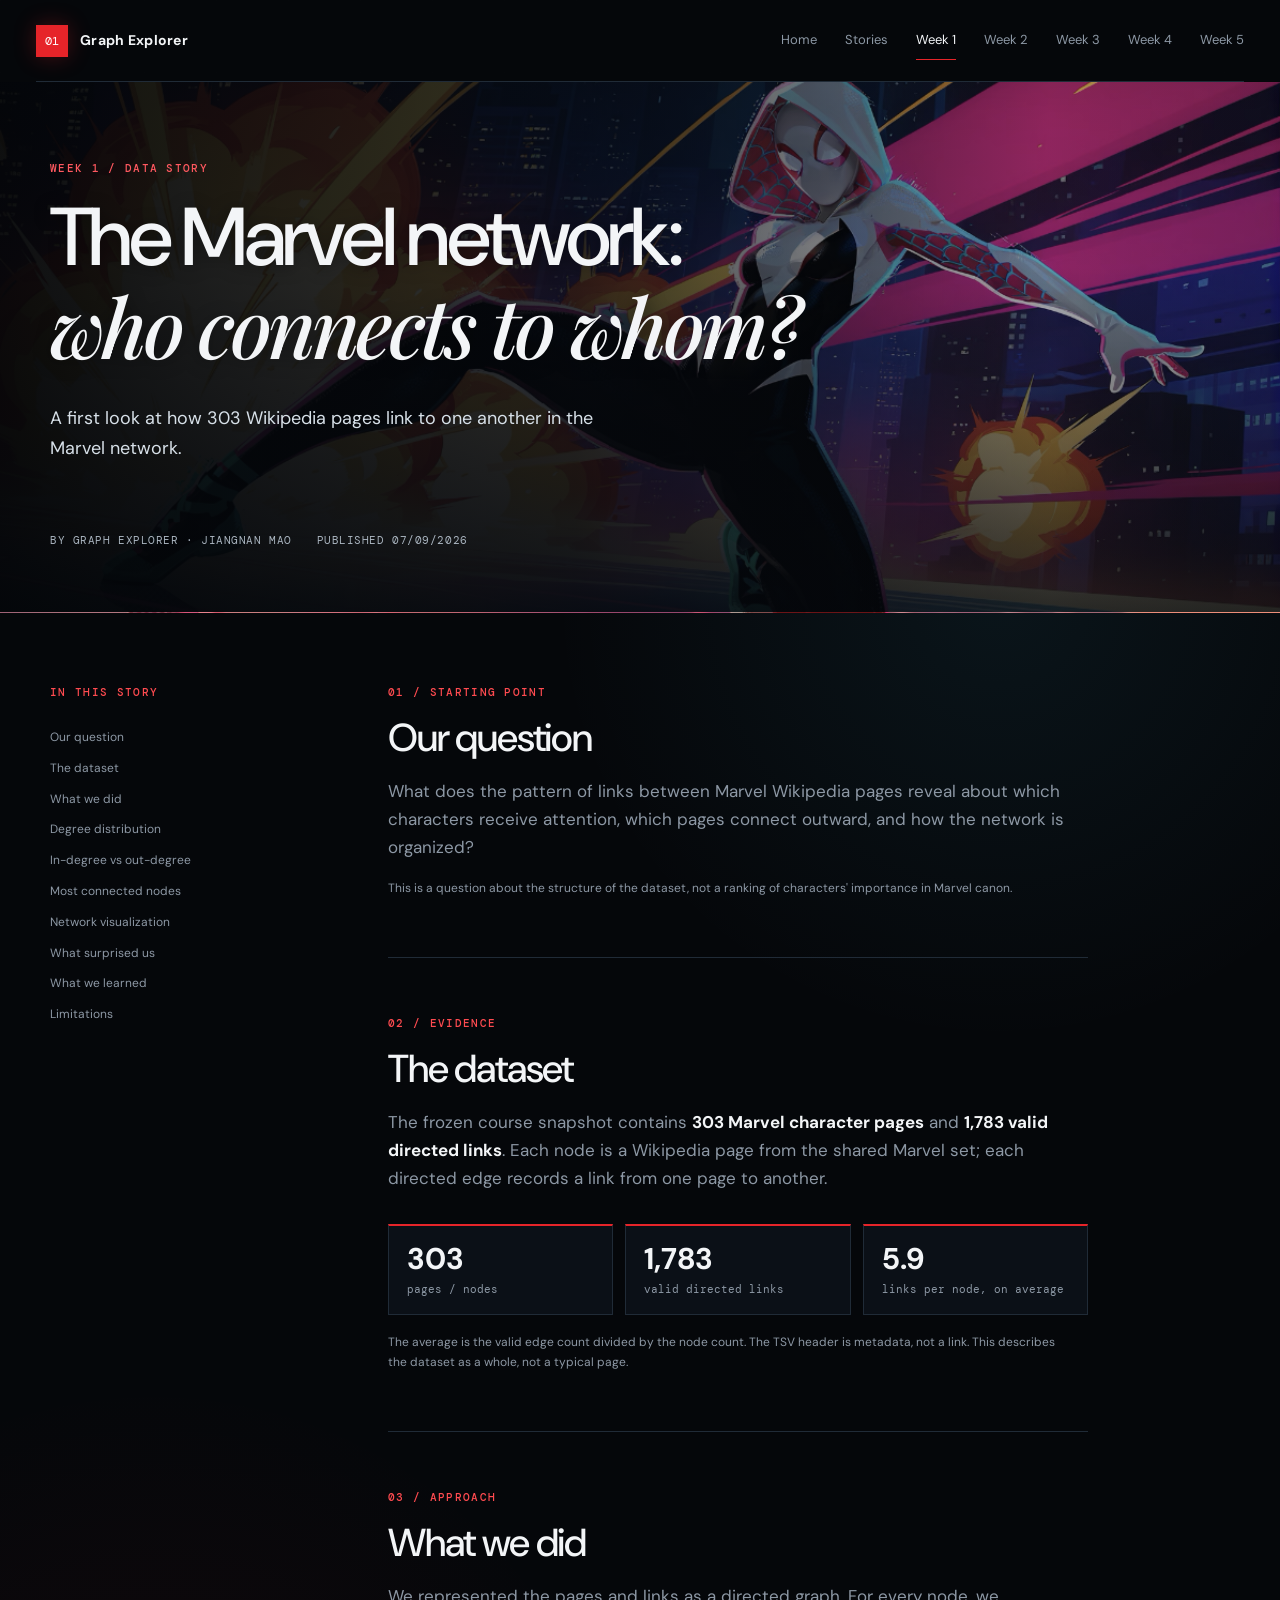
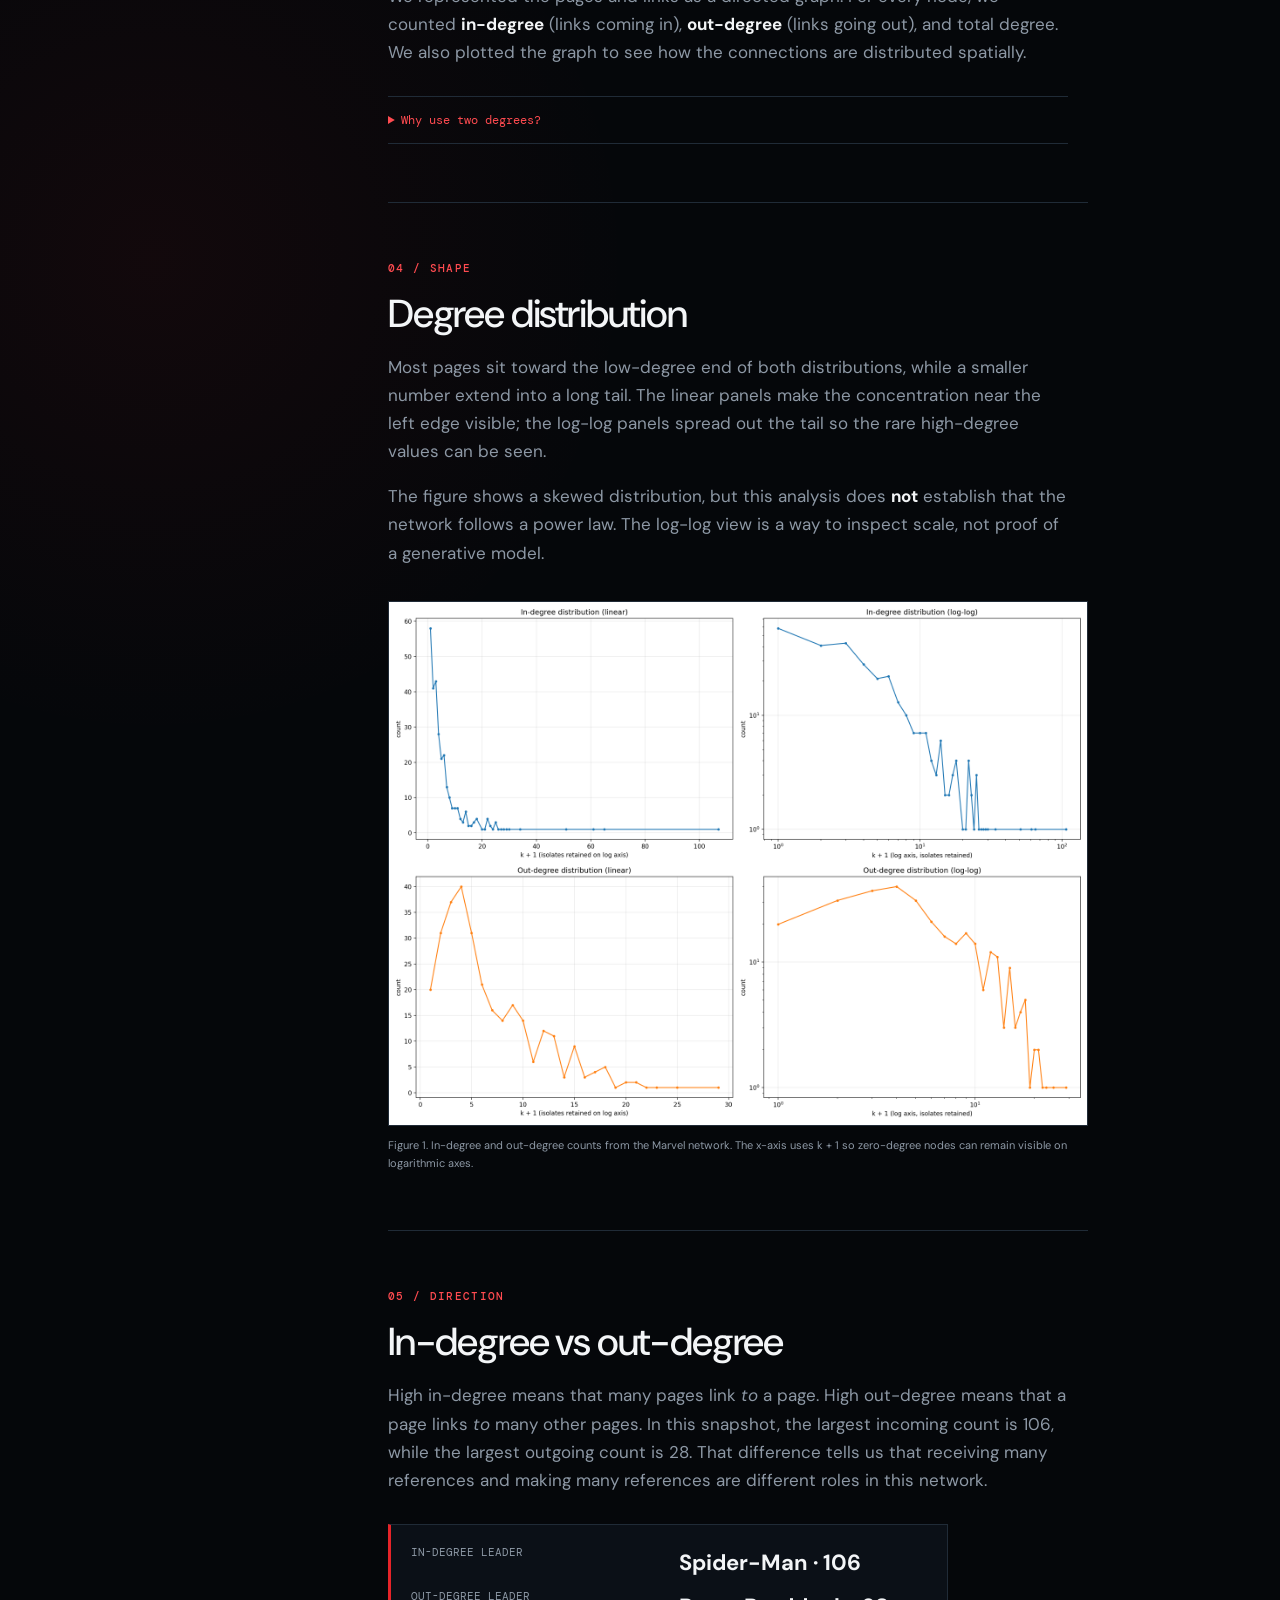
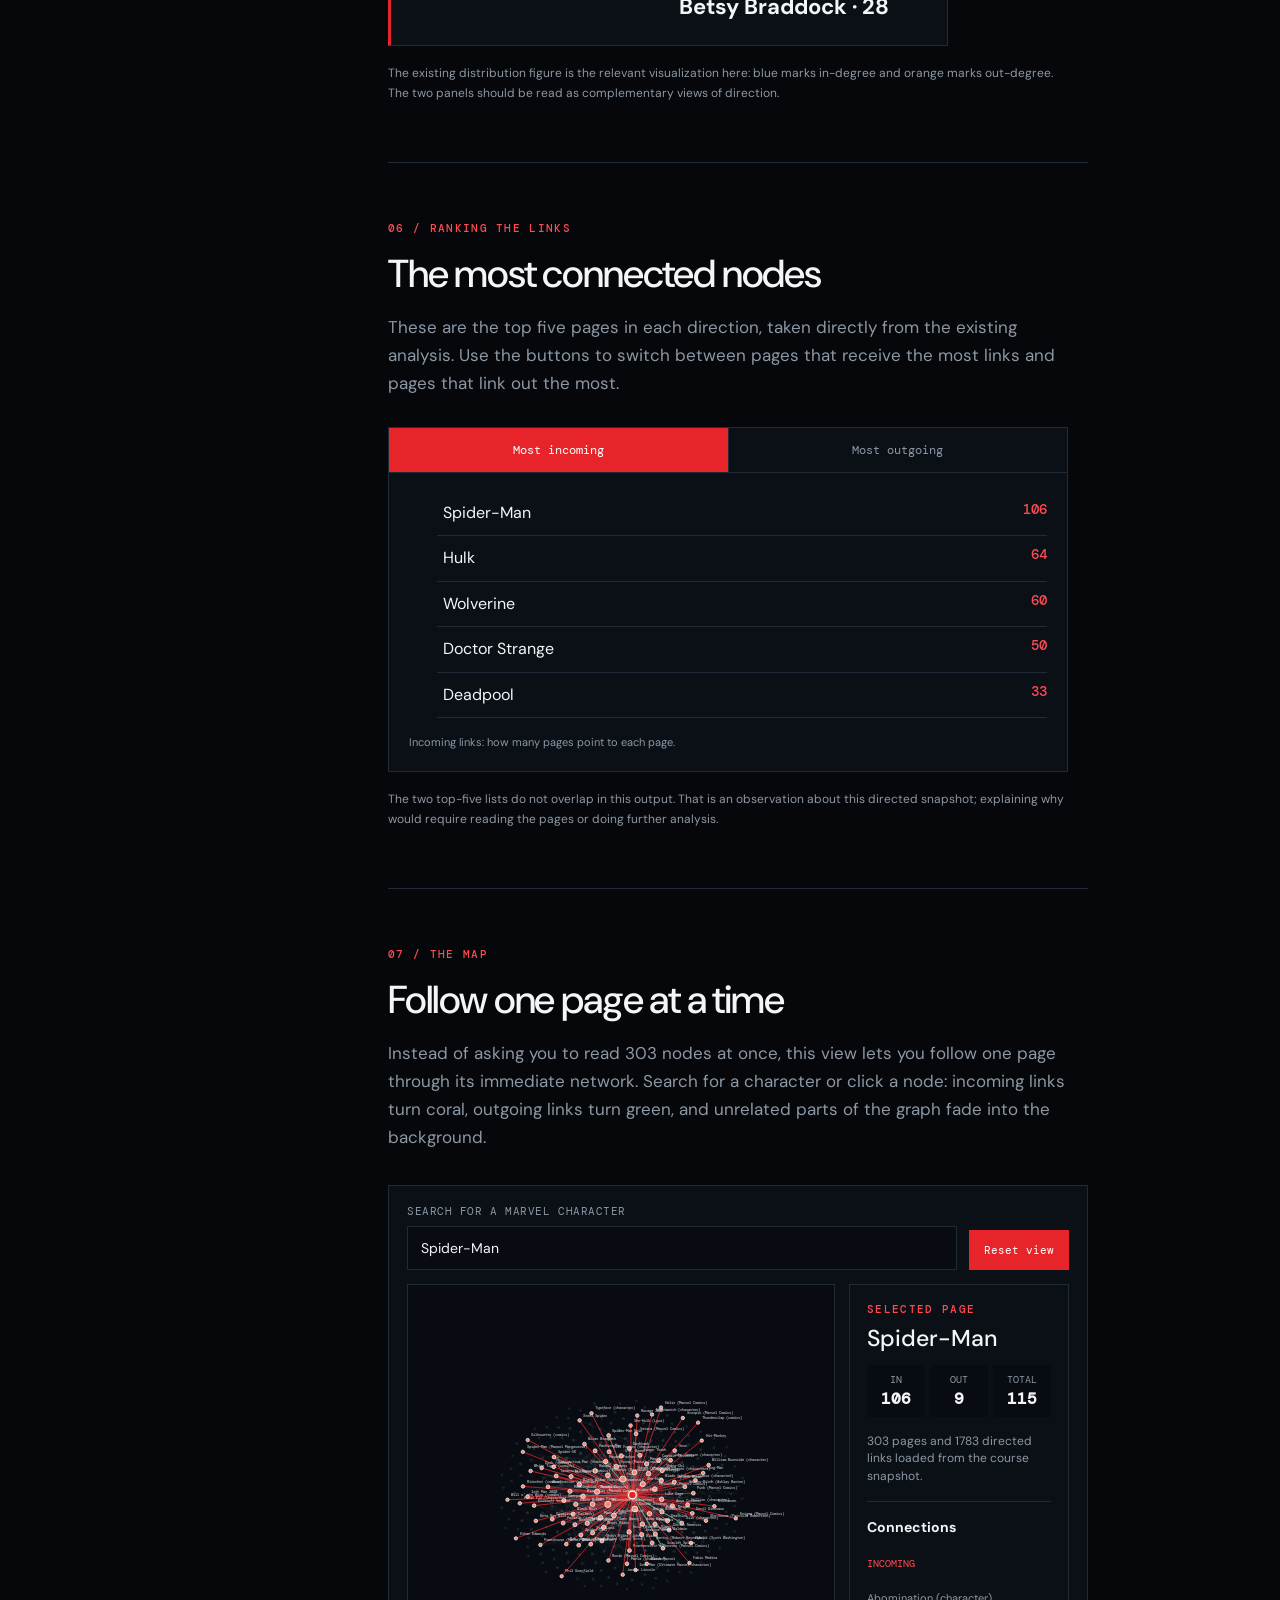
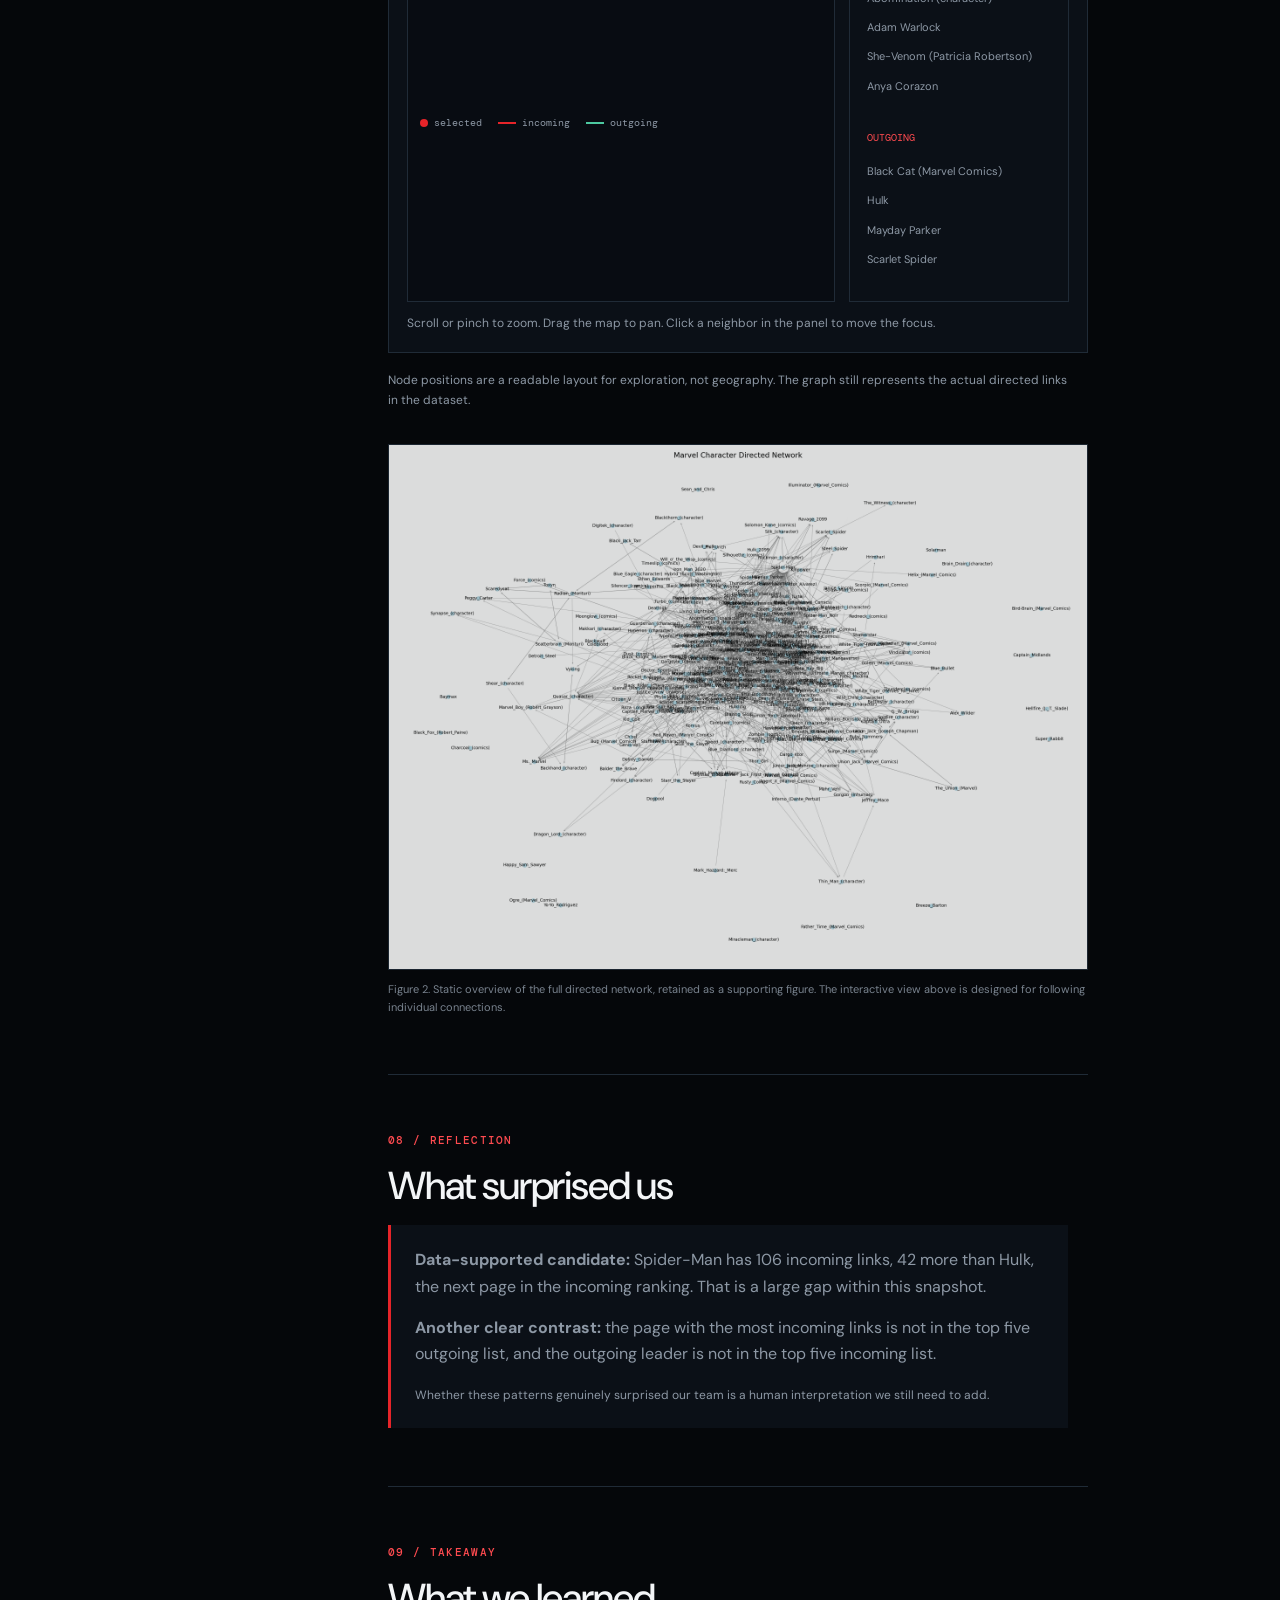
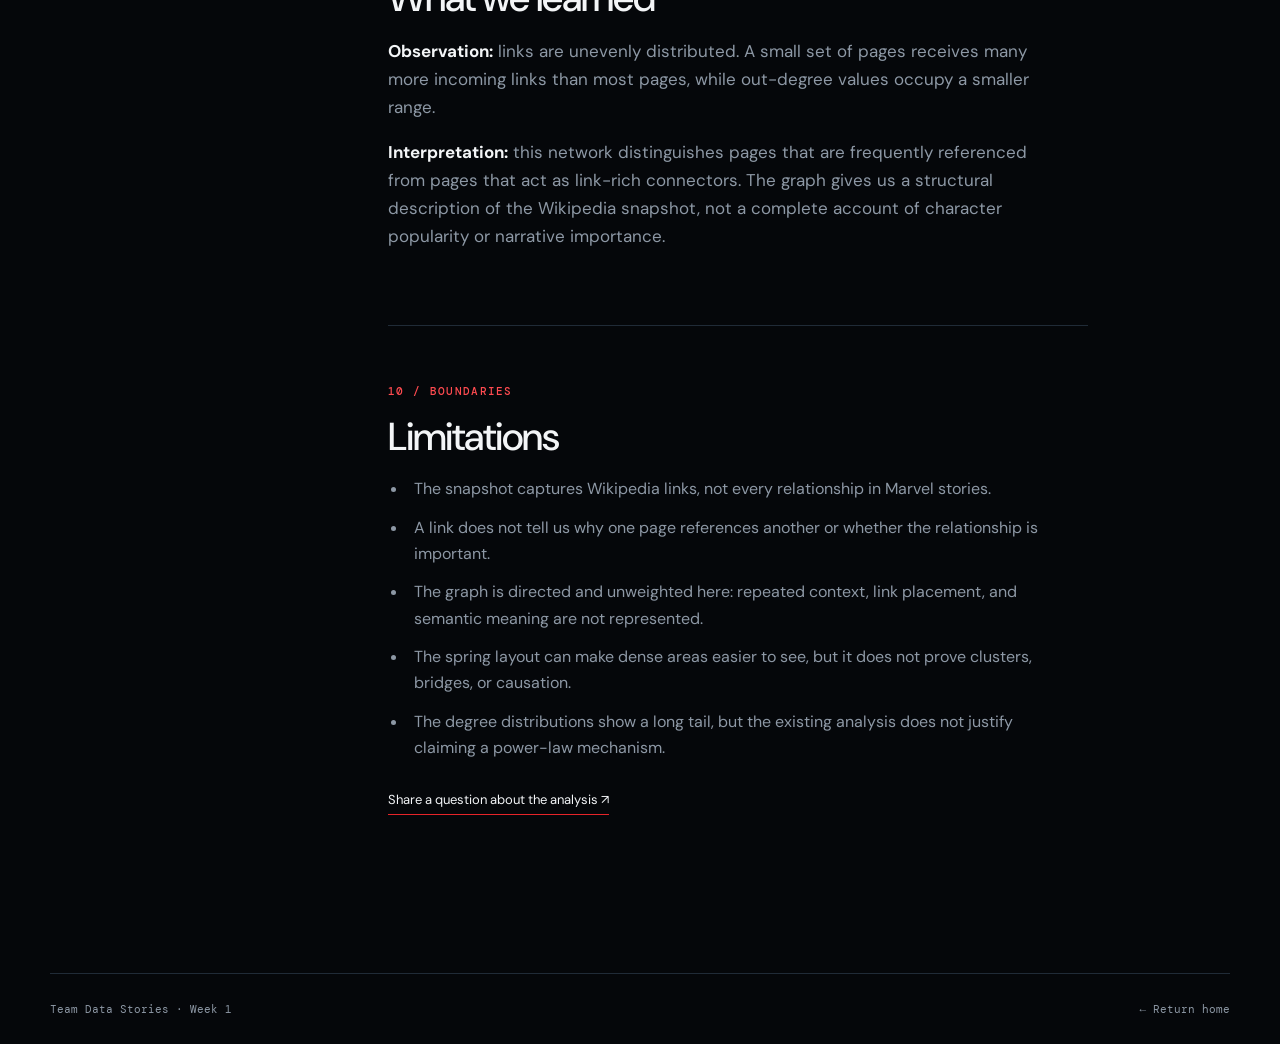
==== commit bb82d6f2: "Add Week 5 Frenemies data story" ====
--- a/week1.html
+++ b/week1.html
@@ -9,7 +9,7 @@
   <script src="script.js" defer></script>
 </head>
 <body class="article-page">
-  <header class="site-header"><a class="brand" href="index.html" aria-label="Graph Explorer home"><span class="brand-mark">01</span><span>Graph Explorer</span></a><button class="menu-toggle" type="button" aria-expanded="false" aria-controls="site-nav">Menu</button><nav id="site-nav" class="site-nav" aria-label="Main navigation"><a href="index.html">Home</a><a href="index.html#stories">Stories</a><a class="active" href="week1.html">Week 1</a><a href="week2/week2.html">Week 2</a></nav></header>
+  <header class="site-header"><a class="brand" href="index.html" aria-label="Graph Explorer home"><span class="brand-mark">01</span><span>Graph Explorer</span></a><button class="menu-toggle" type="button" aria-expanded="false" aria-controls="site-nav">Menu</button><nav id="site-nav" class="site-nav" aria-label="Main navigation"><a href="index.html">Home</a><a href="index.html#stories">Stories</a><a class="active" href="week1.html">Week 1</a><a href="week2/week2.html">Week 2</a><a href="week3/week3.html">Week 3</a><a href="week4/week4.html">Week 4</a><a href="week5/week5.html">Week 5</a></nav></header>
   <main><article>
     <header class="article-hero"><div class="article-hero-inner page-grid"><div><p class="eyebrow">Week 1 / Data story</p><h1>The Marvel network:<br><em>who connects to whom?</em></h1><p class="article-dek">A first look at how 303 Wikipedia pages link to one another in the Marvel network.</p></div><div class="article-meta"><span>By Graph Explorer · JIANGNAN MAO</span><span>Published 07/09/2026</span></div></div></header>
     <div class="article-layout page-grid">
